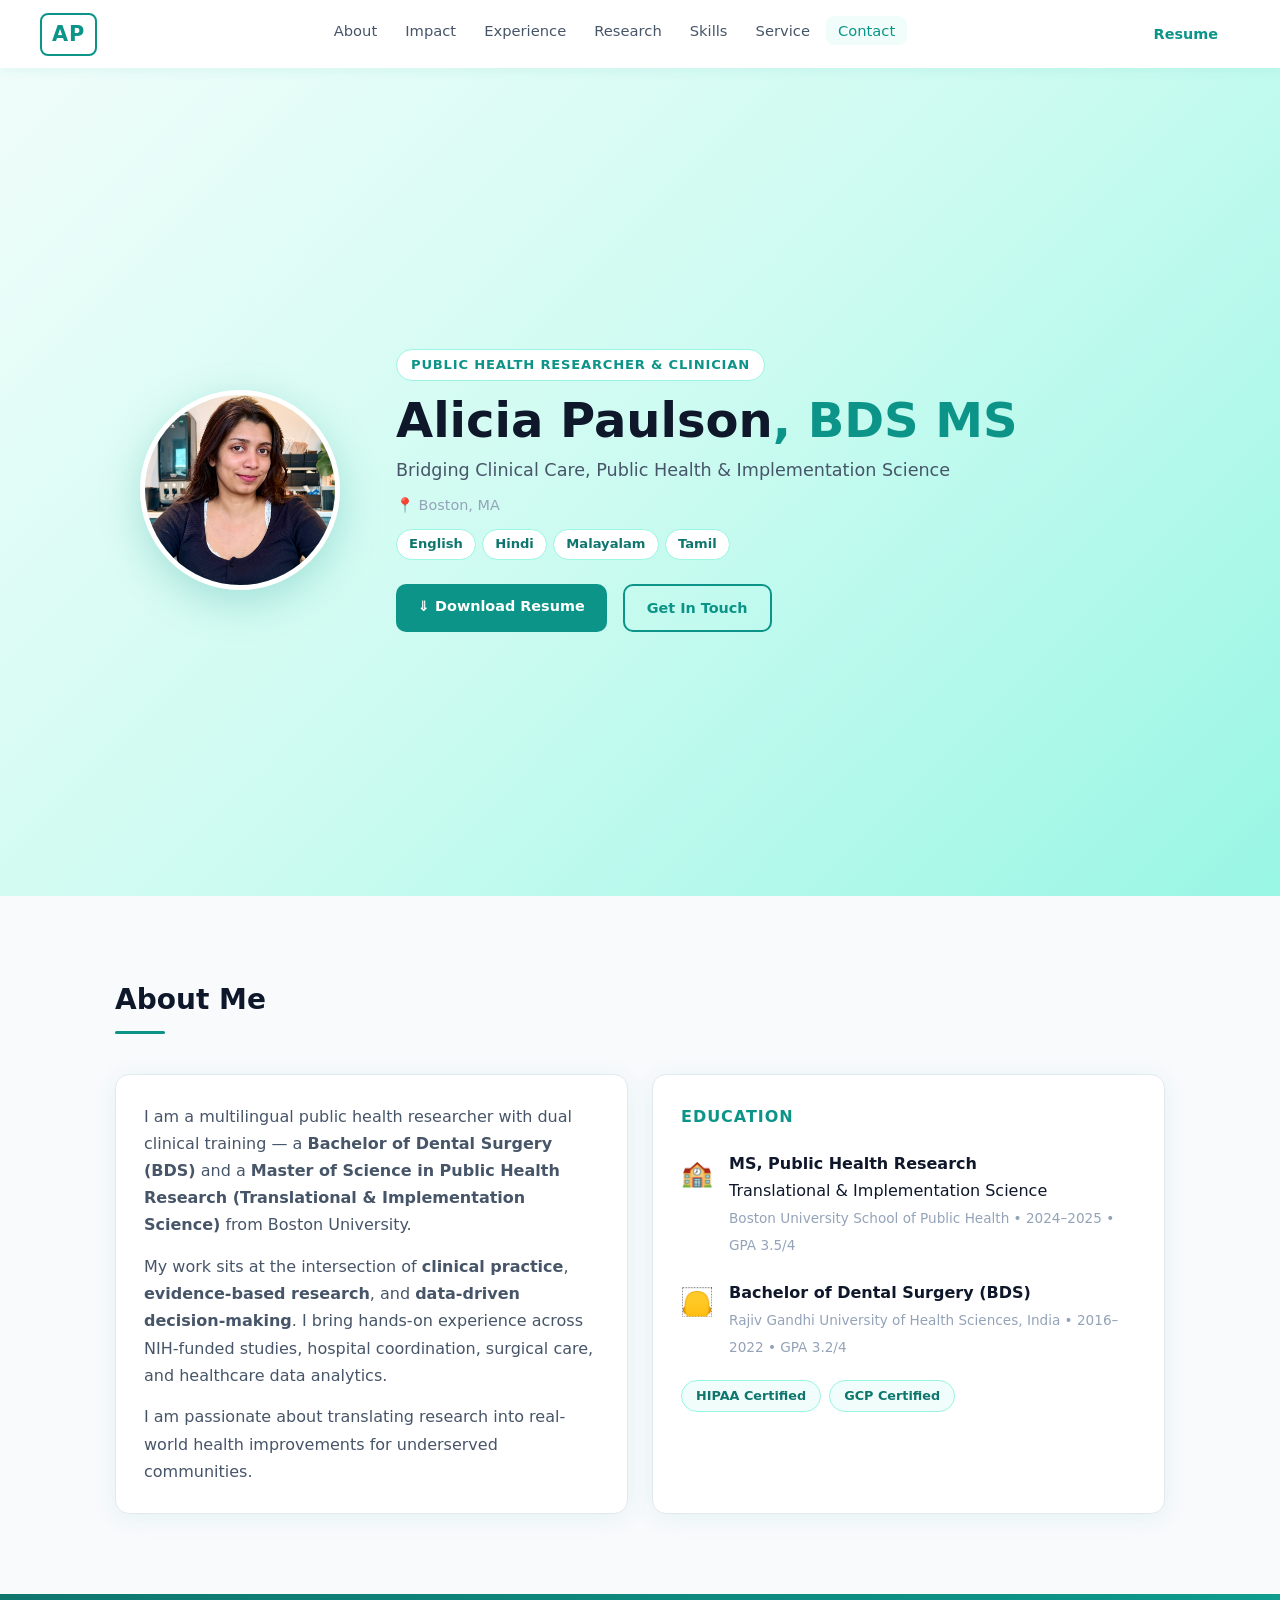
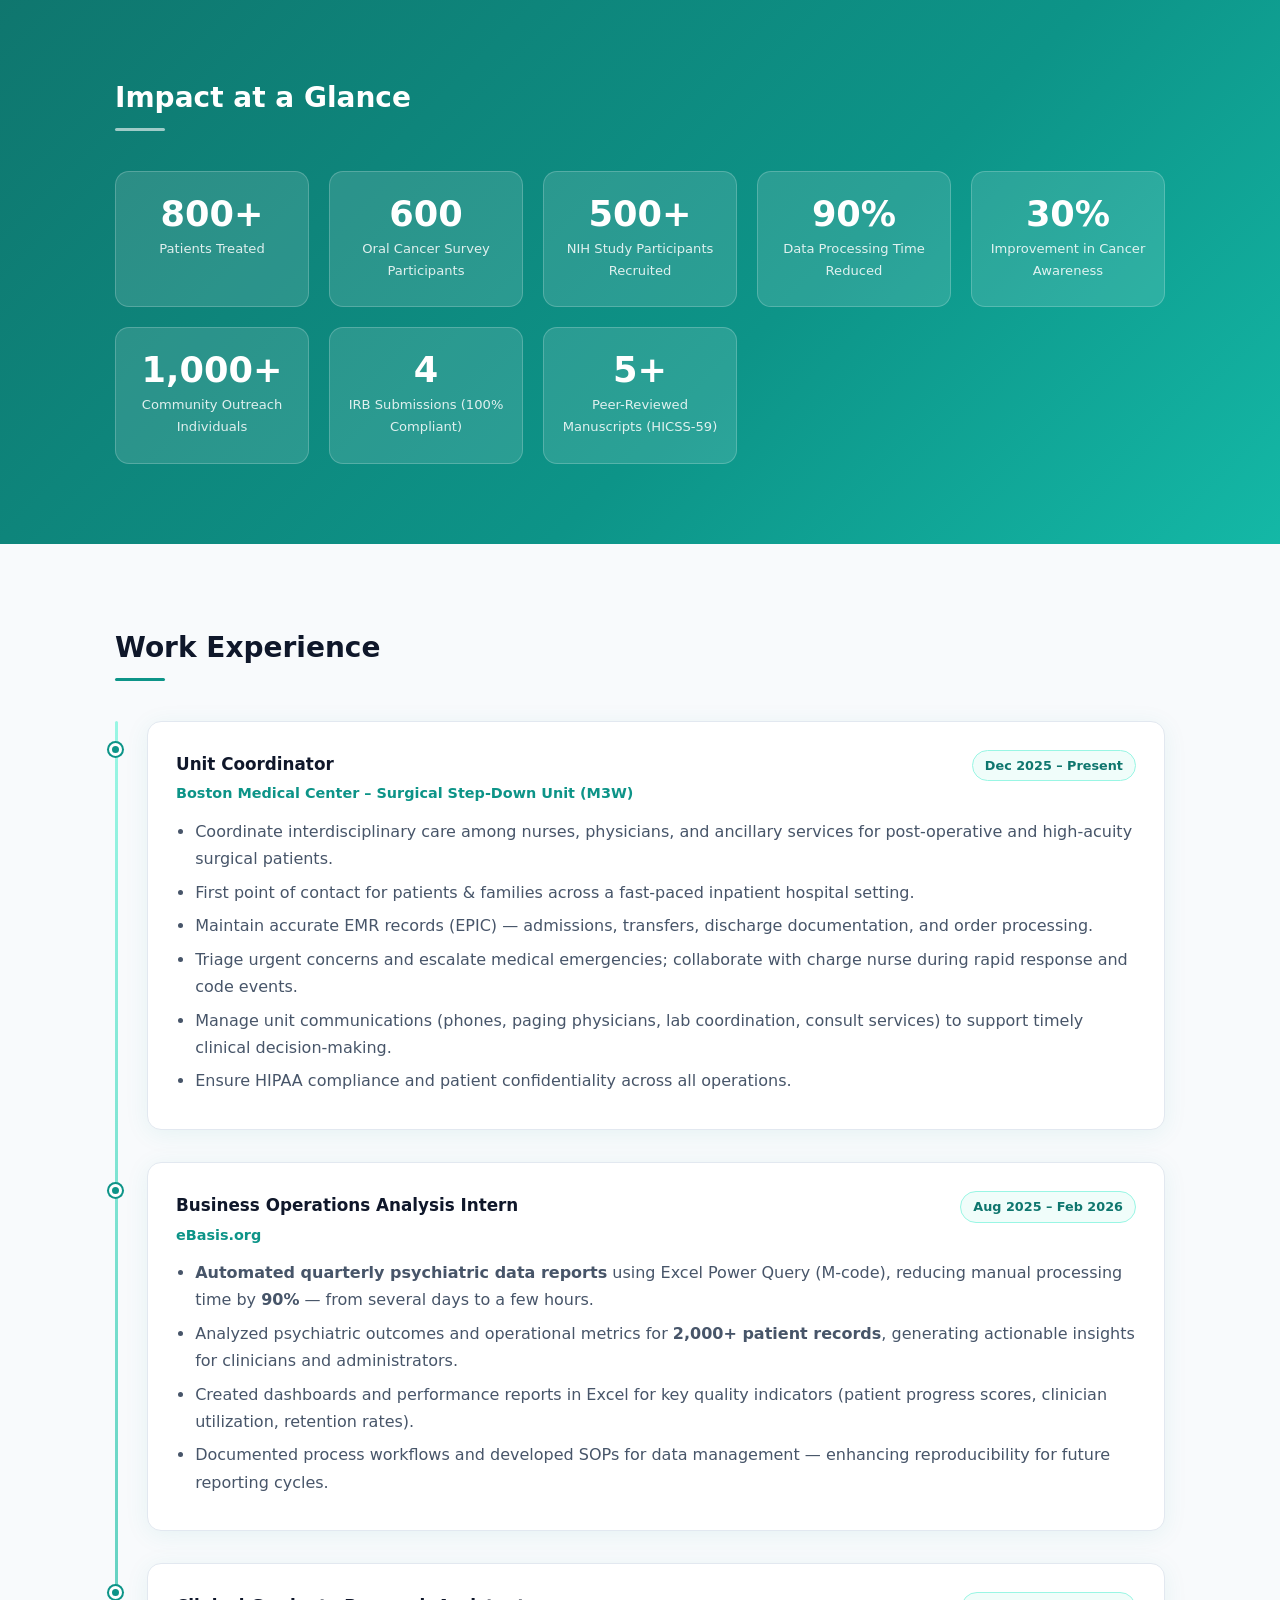
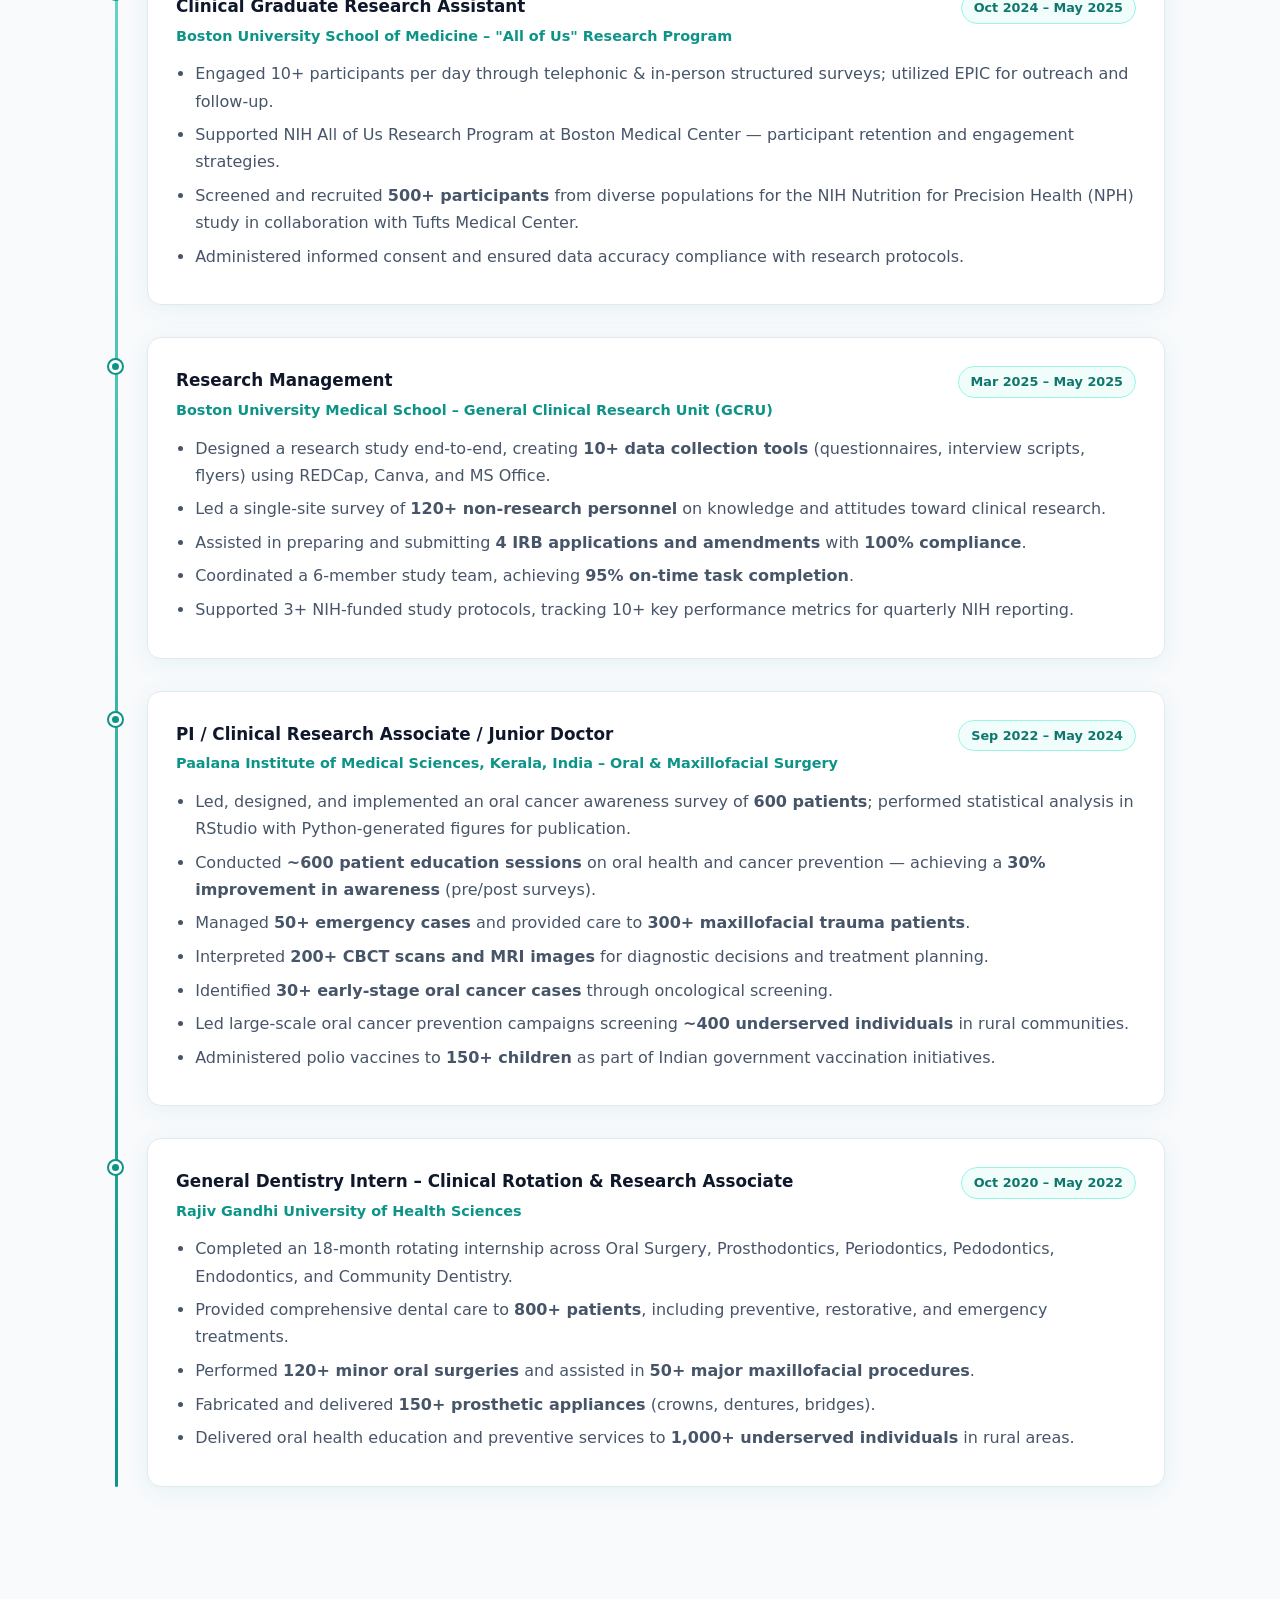
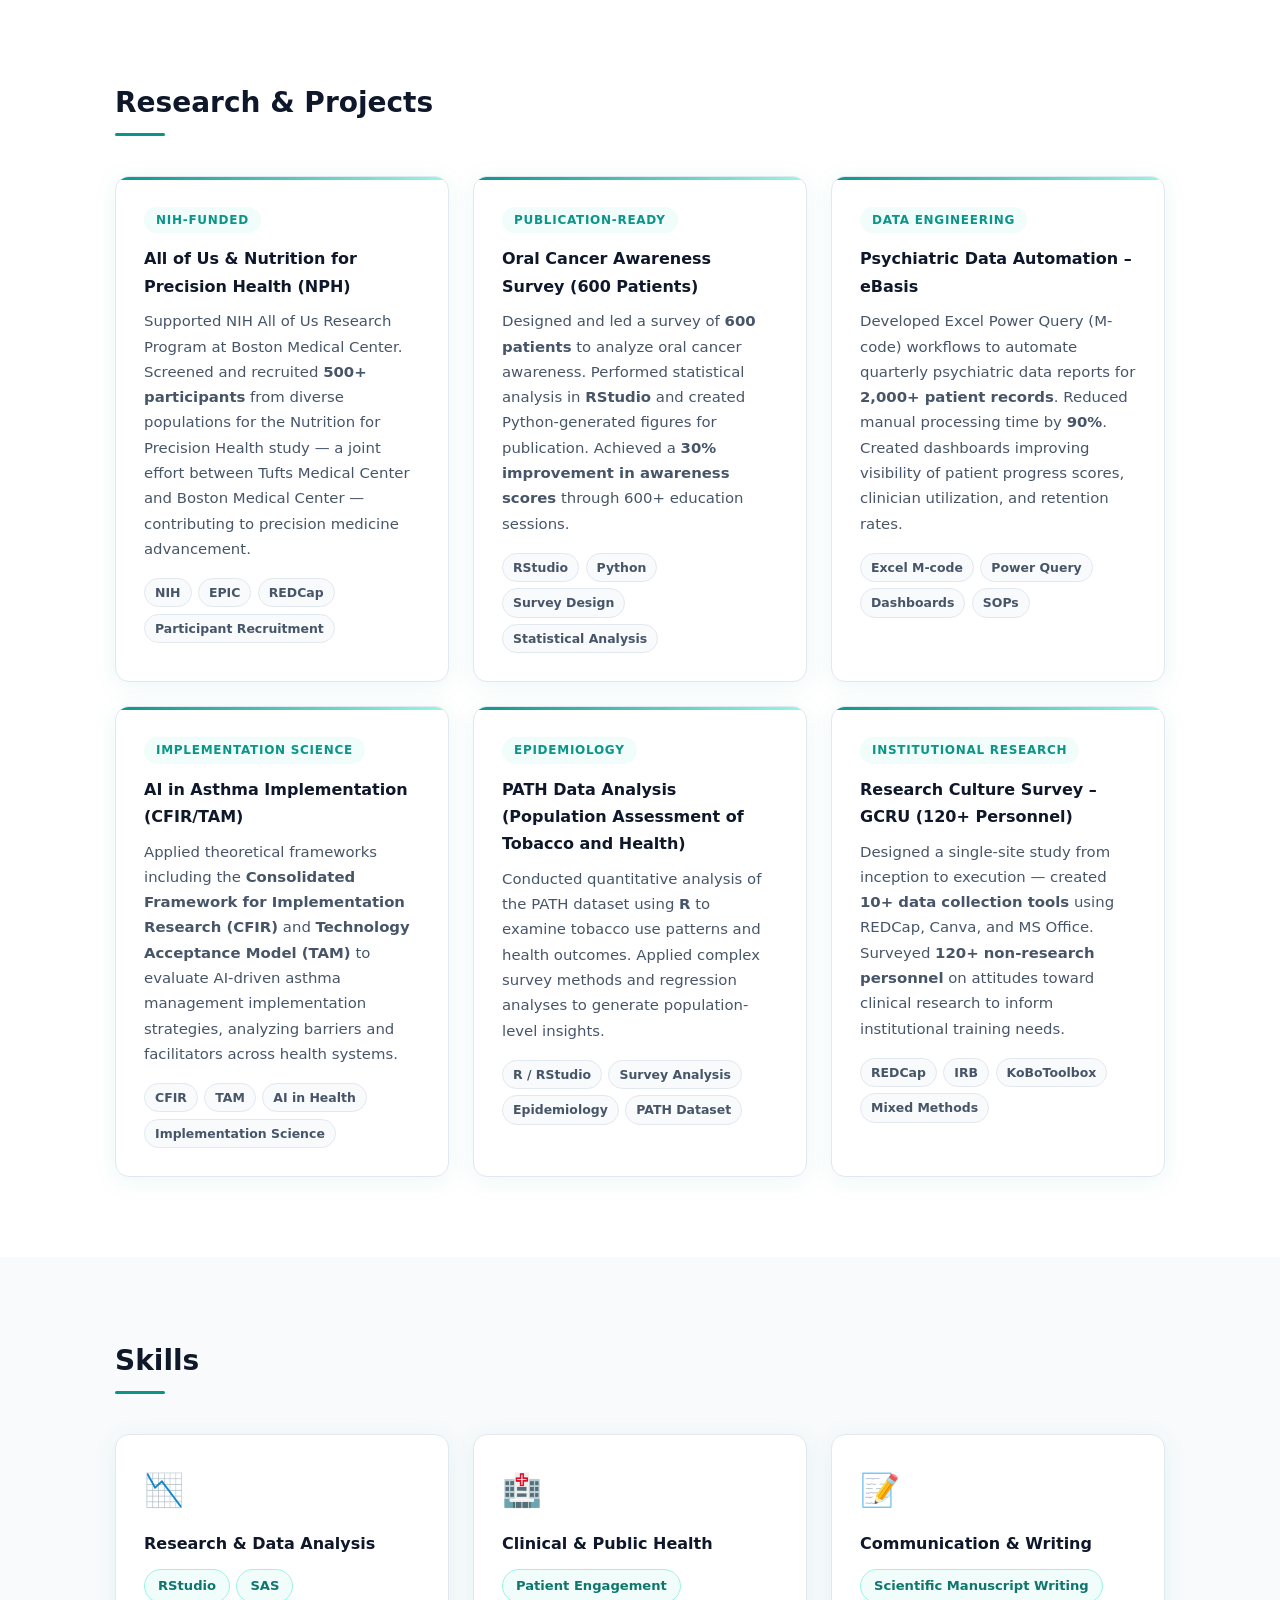
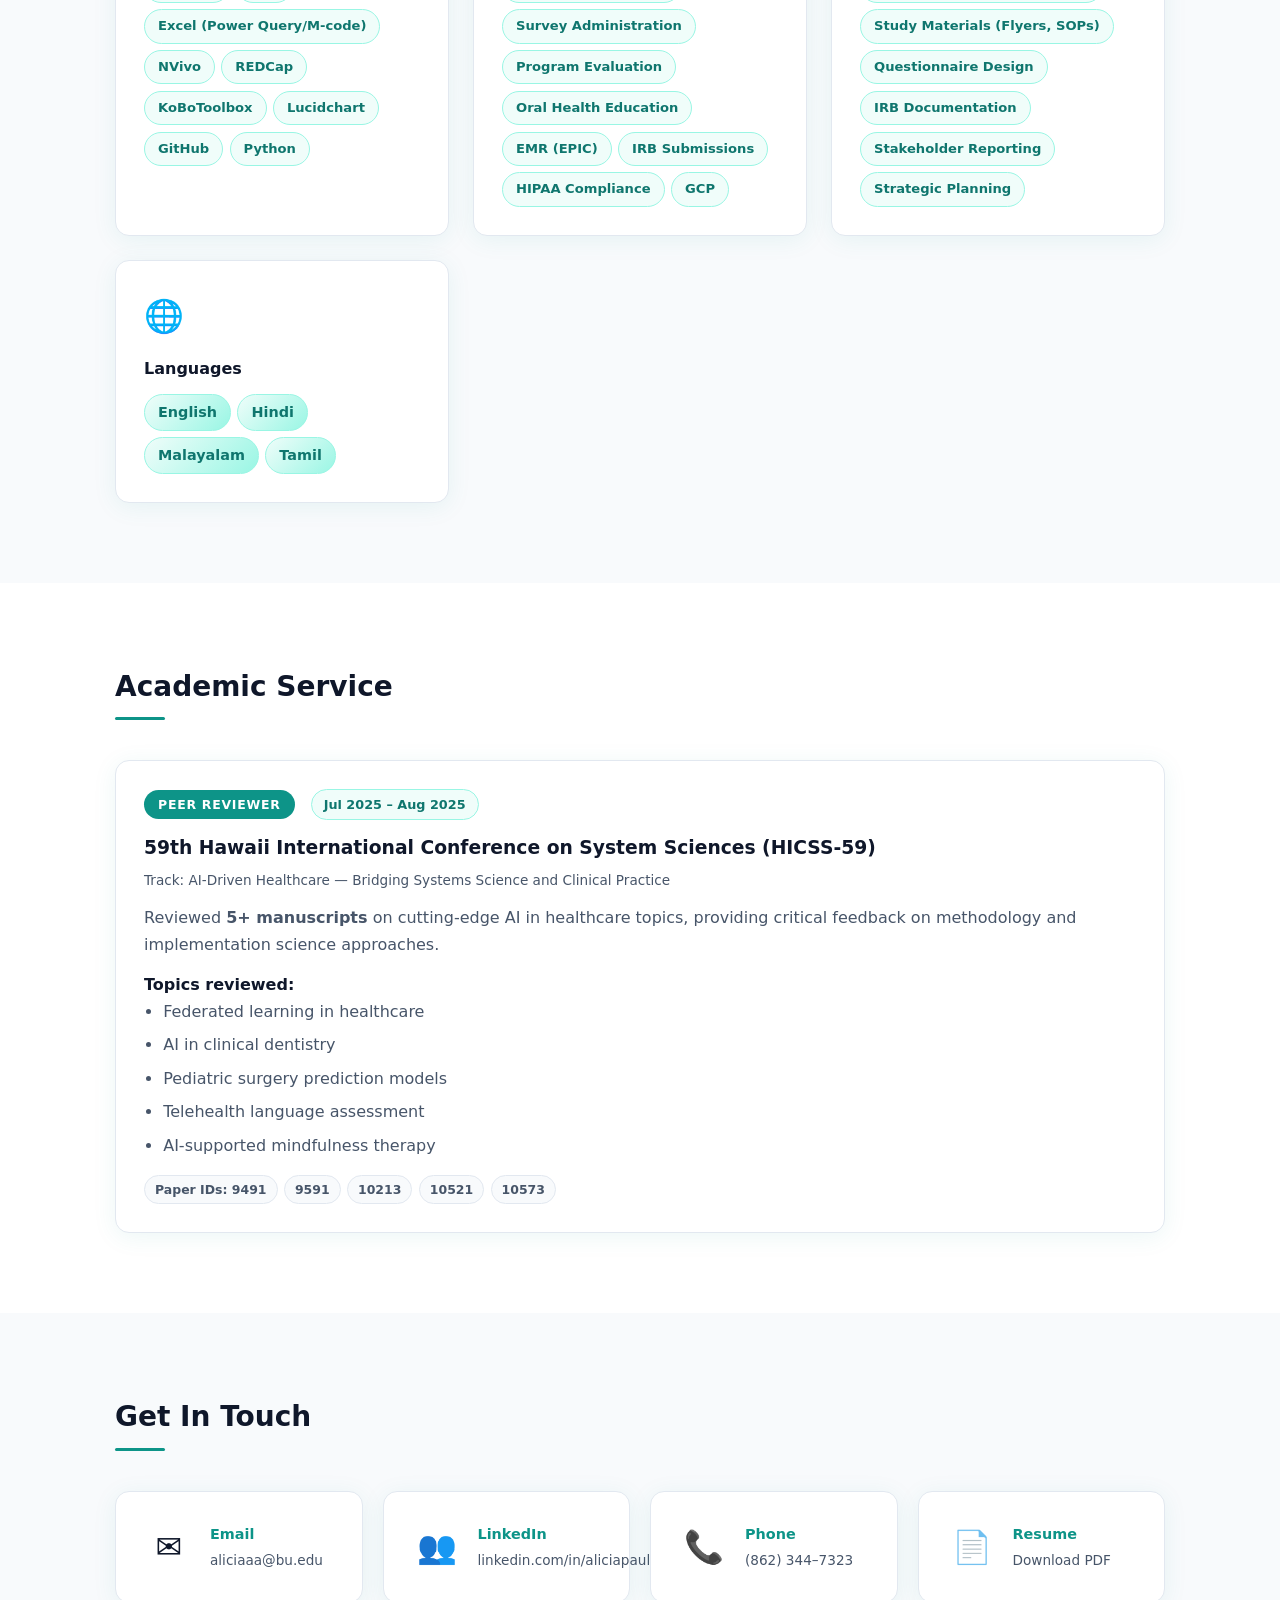
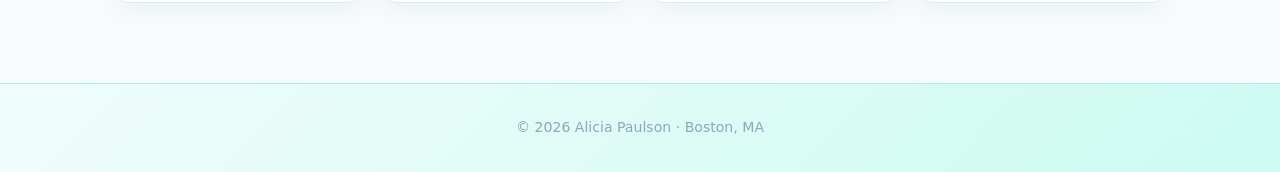
==== index.html @ 6ceddeee "Revamped" ====
<!DOCTYPE html>
<html lang="en">
<head>
<meta charset="UTF-8" />
<meta name="viewport" content="width=device-width, initial-scale=1.0" />
<title>Alicia Paulson | Portfolio</title>
<link rel="stylesheet" href="styles.css" />
<script defer src="script.js"></script>
</head>
<body>

<!-- ===== NAVBAR ===== -->
<nav id="navbar">
  <div class="nav-logo">AP</div>
  <ul class="nav-links">
    <li><a href="#about">About</a></li>
    <li><a href="#impact">Impact</a></li>
    <li><a href="#experience">Experience</a></li>
    <li><a href="#research">Research</a></li>
    <li><a href="#skills">Skills</a></li>
    <li><a href="#service">Service</a></li>
    <li><a href="#contact">Contact</a></li>
  </ul>
  <a class="btn nav-resume" href="Alicia_Resume.pdf" download>Resume</a>
  <button class="hamburger" id="hamburger" aria-label="Toggle menu">&#9776;</button>
</nav>

<!-- ===== HERO ===== -->
<header class="hero">
  <div class="hero-content fade-in">
    <img src="IMG_5812.jpeg" alt="Alicia Paulson" class="hero-photo" />
    <div class="hero-text">
      <p class="hero-tag">Public Health Researcher &amp; Clinician</p>
      <h1>Alicia Paulson<span class="accent">, BDS MS</span></h1>
      <p class="hero-sub">Bridging Clinical Care, Public Health &amp; Implementation Science</p>
      <p class="hero-location">&#x1F4CD; Boston, MA</p>
      <div class="hero-langs">
        <span>English</span><span>Hindi</span><span>Malayalam</span><span>Tamil</span>
      </div>
      <div class="hero-actions">
        <a class="btn btn-primary" href="Alicia_Resume.pdf" download>&#8659; Download Resume</a>
        <a class="btn btn-outline" href="#contact">Get In Touch</a>
      </div>
    </div>
  </div>
</header>

<!-- ===== ABOUT ===== -->
<section id="about" class="section fade-in">
  <div class="section-inner">
    <h2 class="section-title">About Me</h2>
    <div class="about-grid">
      <div class="about-text card">
        <p>I am a multilingual public health researcher with dual clinical training — a <strong>Bachelor of Dental Surgery (BDS)</strong> and a <strong>Master of Science in Public Health Research (Translational &amp; Implementation Science)</strong> from Boston University.</p>
        <p>My work sits at the intersection of <strong>clinical practice</strong>, <strong>evidence-based research</strong>, and <strong>data-driven decision-making</strong>. I bring hands-on experience across NIH-funded studies, hospital coordination, surgical care, and healthcare data analytics.</p>
        <p>I am passionate about translating research into real-world health improvements for underserved communities.</p>
      </div>
      <div class="about-edu card">
        <h3>Education</h3>
        <div class="edu-item">
          <div class="edu-icon">&#127979;</div>
          <div>
            <strong>MS, Public Health Research</strong><br/>
            Translational &amp; Implementation Science<br/>
            <span class="subtle">Boston University School of Public Health &bull; 2024–2025 &bull; GPA 3.5/4</span>
          </div>
        </div>
        <div class="edu-item">
          <div class="edu-icon">&#129458;</div>
          <div>
            <strong>Bachelor of Dental Surgery (BDS)</strong><br/>
            <span class="subtle">Rajiv Gandhi University of Health Sciences, India &bull; 2016–2022 &bull; GPA 3.2/4</span>
          </div>
        </div>
        <div class="cert-badges">
          <span class="badge">HIPAA Certified</span>
          <span class="badge">GCP Certified</span>
        </div>
      </div>
    </div>
  </div>
</section>

<!-- ===== IMPACT NUMBERS ===== -->
<section id="impact" class="section impact-section fade-in">
  <div class="section-inner">
    <h2 class="section-title">Impact at a Glance</h2>
    <div class="stats-grid">
      <div class="stat-card">
        <span class="stat-num">800+</span>
        <span class="stat-label">Patients Treated</span>
      </div>
      <div class="stat-card">
        <span class="stat-num">600</span>
        <span class="stat-label">Oral Cancer Survey Participants</span>
      </div>
      <div class="stat-card">
        <span class="stat-num">500+</span>
        <span class="stat-label">NIH Study Participants Recruited</span>
      </div>
      <div class="stat-card">
        <span class="stat-num">90%</span>
        <span class="stat-label">Data Processing Time Reduced</span>
      </div>
      <div class="stat-card">
        <span class="stat-num">30%</span>
        <span class="stat-label">Improvement in Cancer Awareness</span>
      </div>
      <div class="stat-card">
        <span class="stat-num">1,000+</span>
        <span class="stat-label">Community Outreach Individuals</span>
      </div>
      <div class="stat-card">
        <span class="stat-num">4</span>
        <span class="stat-label">IRB Submissions (100% Compliant)</span>
      </div>
      <div class="stat-card">
        <span class="stat-num">5+</span>
        <span class="stat-label">Peer-Reviewed Manuscripts (HICSS-59)</span>
      </div>
    </div>
  </div>
</section>

<!-- ===== EXPERIENCE ===== -->
<section id="experience" class="section fade-in">
  <div class="section-inner">
    <h2 class="section-title">Work Experience</h2>
    <div class="timeline">

      <div class="tl-item">
        <div class="tl-dot"></div>
        <div class="tl-content card">
          <div class="tl-header">
            <div>
              <h3>Unit Coordinator</h3>
              <span class="tl-org">Boston Medical Center – Surgical Step-Down Unit (M3W)</span>
            </div>
            <span class="tl-date">Dec 2025 – Present</span>
          </div>
          <ul>
            <li>Coordinate interdisciplinary care among nurses, physicians, and ancillary services for post-operative and high-acuity surgical patients.</li>
            <li>First point of contact for patients &amp; families across a fast-paced inpatient hospital setting.</li>
            <li>Maintain accurate EMR records (EPIC) — admissions, transfers, discharge documentation, and order processing.</li>
            <li>Triage urgent concerns and escalate medical emergencies; collaborate with charge nurse during rapid response and code events.</li>
            <li>Manage unit communications (phones, paging physicians, lab coordination, consult services) to support timely clinical decision-making.</li>
            <li>Ensure HIPAA compliance and patient confidentiality across all operations.</li>
          </ul>
        </div>
      </div>

      <div class="tl-item">
        <div class="tl-dot"></div>
        <div class="tl-content card">
          <div class="tl-header">
            <div>
              <h3>Business Operations Analysis Intern</h3>
              <span class="tl-org">eBasis.org</span>
            </div>
            <span class="tl-date">Aug 2025 – Feb 2026</span>
          </div>
          <ul>
            <li><strong>Automated quarterly psychiatric data reports</strong> using Excel Power Query (M-code), reducing manual processing time by <strong>90%</strong> — from several days to a few hours.</li>
            <li>Analyzed psychiatric outcomes and operational metrics for <strong>2,000+ patient records</strong>, generating actionable insights for clinicians and administrators.</li>
            <li>Created dashboards and performance reports in Excel for key quality indicators (patient progress scores, clinician utilization, retention rates).</li>
            <li>Documented process workflows and developed SOPs for data management — enhancing reproducibility for future reporting cycles.</li>
          </ul>
        </div>
      </div>

      <div class="tl-item">
        <div class="tl-dot"></div>
        <div class="tl-content card">
          <div class="tl-header">
            <div>
              <h3>Clinical Graduate Research Assistant</h3>
              <span class="tl-org">Boston University School of Medicine – "All of Us" Research Program</span>
            </div>
            <span class="tl-date">Oct 2024 – May 2025</span>
          </div>
          <ul>
            <li>Engaged 10+ participants per day through telephonic &amp; in-person structured surveys; utilized EPIC for outreach and follow-up.</li>
            <li>Supported NIH All of Us Research Program at Boston Medical Center — participant retention and engagement strategies.</li>
            <li>Screened and recruited <strong>500+ participants</strong> from diverse populations for the NIH Nutrition for Precision Health (NPH) study in collaboration with Tufts Medical Center.</li>
            <li>Administered informed consent and ensured data accuracy compliance with research protocols.</li>
          </ul>
        </div>
      </div>

      <div class="tl-item">
        <div class="tl-dot"></div>
        <div class="tl-content card">
          <div class="tl-header">
            <div>
              <h3>Research Management</h3>
              <span class="tl-org">Boston University Medical School – General Clinical Research Unit (GCRU)</span>
            </div>
            <span class="tl-date">Mar 2025 – May 2025</span>
          </div>
          <ul>
            <li>Designed a research study end-to-end, creating <strong>10+ data collection tools</strong> (questionnaires, interview scripts, flyers) using REDCap, Canva, and MS Office.</li>
            <li>Led a single-site survey of <strong>120+ non-research personnel</strong> on knowledge and attitudes toward clinical research.</li>
            <li>Assisted in preparing and submitting <strong>4 IRB applications and amendments</strong> with <strong>100% compliance</strong>.</li>
            <li>Coordinated a 6-member study team, achieving <strong>95% on-time task completion</strong>.</li>
            <li>Supported 3+ NIH-funded study protocols, tracking 10+ key performance metrics for quarterly NIH reporting.</li>
          </ul>
        </div>
      </div>

      <div class="tl-item">
        <div class="tl-dot"></div>
        <div class="tl-content card">
          <div class="tl-header">
            <div>
              <h3>PI / Clinical Research Associate / Junior Doctor</h3>
              <span class="tl-org">Paalana Institute of Medical Sciences, Kerala, India – Oral &amp; Maxillofacial Surgery</span>
            </div>
            <span class="tl-date">Sep 2022 – May 2024</span>
          </div>
          <ul>
            <li>Led, designed, and implemented an oral cancer awareness survey of <strong>600 patients</strong>; performed statistical analysis in RStudio with Python-generated figures for publication.</li>
            <li>Conducted <strong>~600 patient education sessions</strong> on oral health and cancer prevention — achieving a <strong>30% improvement in awareness</strong> (pre/post surveys).</li>
            <li>Managed <strong>50+ emergency cases</strong> and provided care to <strong>300+ maxillofacial trauma patients</strong>.</li>
            <li>Interpreted <strong>200+ CBCT scans and MRI images</strong> for diagnostic decisions and treatment planning.</li>
            <li>Identified <strong>30+ early-stage oral cancer cases</strong> through oncological screening.</li>
            <li>Led large-scale oral cancer prevention campaigns screening <strong>~400 underserved individuals</strong> in rural communities.</li>
            <li>Administered polio vaccines to <strong>150+ children</strong> as part of Indian government vaccination initiatives.</li>
          </ul>
        </div>
      </div>

      <div class="tl-item">
        <div class="tl-dot"></div>
        <div class="tl-content card">
          <div class="tl-header">
            <div>
              <h3>General Dentistry Intern – Clinical Rotation &amp; Research Associate</h3>
              <span class="tl-org">Rajiv Gandhi University of Health Sciences</span>
            </div>
            <span class="tl-date">Oct 2020 – May 2022</span>
          </div>
          <ul>
            <li>Completed an 18-month rotating internship across Oral Surgery, Prosthodontics, Periodontics, Pedodontics, Endodontics, and Community Dentistry.</li>
            <li>Provided comprehensive dental care to <strong>800+ patients</strong>, including preventive, restorative, and emergency treatments.</li>
            <li>Performed <strong>120+ minor oral surgeries</strong> and assisted in <strong>50+ major maxillofacial procedures</strong>.</li>
            <li>Fabricated and delivered <strong>150+ prosthetic appliances</strong> (crowns, dentures, bridges).</li>
            <li>Delivered oral health education and preventive services to <strong>1,000+ underserved individuals</strong> in rural areas.</li>
          </ul>
        </div>
      </div>

    </div>
  </div>
</section>

<!-- ===== RESEARCH ===== -->
<section id="research" class="section fade-in">
  <div class="section-inner">
    <h2 class="section-title">Research &amp; Projects</h2>
    <div class="projects-grid">

      <div class="project-card card">
        <div class="project-tag">NIH-Funded</div>
        <h3>All of Us &amp; Nutrition for Precision Health (NPH)</h3>
        <p>Supported NIH All of Us Research Program at Boston Medical Center. Screened and recruited <strong>500+ participants</strong> from diverse populations for the Nutrition for Precision Health study — a joint effort between Tufts Medical Center and Boston Medical Center — contributing to precision medicine advancement.</p>
        <div class="project-tags">
          <span>NIH</span><span>EPIC</span><span>REDCap</span><span>Participant Recruitment</span>
        </div>
      </div>

      <div class="project-card card">
        <div class="project-tag">Publication-Ready</div>
        <h3>Oral Cancer Awareness Survey (600 Patients)</h3>
        <p>Designed and led a survey of <strong>600 patients</strong> to analyze oral cancer awareness. Performed statistical analysis in <strong>RStudio</strong> and created Python-generated figures for publication. Achieved a <strong>30% improvement in awareness scores</strong> through 600+ education sessions.</p>
        <div class="project-tags">
          <span>RStudio</span><span>Python</span><span>Survey Design</span><span>Statistical Analysis</span>
        </div>
      </div>

      <div class="project-card card">
        <div class="project-tag">Data Engineering</div>
        <h3>Psychiatric Data Automation – eBasis</h3>
        <p>Developed Excel Power Query (M-code) workflows to automate quarterly psychiatric data reports for <strong>2,000+ patient records</strong>. Reduced manual processing time by <strong>90%</strong>. Created dashboards improving visibility of patient progress scores, clinician utilization, and retention rates.</p>
        <div class="project-tags">
          <span>Excel M-code</span><span>Power Query</span><span>Dashboards</span><span>SOPs</span>
        </div>
      </div>

      <div class="project-card card">
        <div class="project-tag">Implementation Science</div>
        <h3>AI in Asthma Implementation (CFIR/TAM)</h3>
        <p>Applied theoretical frameworks including the <strong>Consolidated Framework for Implementation Research (CFIR)</strong> and <strong>Technology Acceptance Model (TAM)</strong> to evaluate AI-driven asthma management implementation strategies, analyzing barriers and facilitators across health systems.</p>
        <div class="project-tags">
          <span>CFIR</span><span>TAM</span><span>AI in Health</span><span>Implementation Science</span>
        </div>
      </div>

      <div class="project-card card">
        <div class="project-tag">Epidemiology</div>
        <h3>PATH Data Analysis (Population Assessment of Tobacco and Health)</h3>
        <p>Conducted quantitative analysis of the PATH dataset using <strong>R</strong> to examine tobacco use patterns and health outcomes. Applied complex survey methods and regression analyses to generate population-level insights.</p>
        <div class="project-tags">
          <span>R / RStudio</span><span>Survey Analysis</span><span>Epidemiology</span><span>PATH Dataset</span>
        </div>
      </div>

      <div class="project-card card">
        <div class="project-tag">Institutional Research</div>
        <h3>Research Culture Survey – GCRU (120+ Personnel)</h3>
        <p>Designed a single-site study from inception to execution — created <strong>10+ data collection tools</strong> using REDCap, Canva, and MS Office. Surveyed <strong>120+ non-research personnel</strong> on attitudes toward clinical research to inform institutional training needs.</p>
        <div class="project-tags">
          <span>REDCap</span><span>IRB</span><span>KoBoToolbox</span><span>Mixed Methods</span>
        </div>
      </div>

    </div>
  </div>
</section>

<!-- ===== SKILLS ===== -->
<section id="skills" class="section fade-in">
  <div class="section-inner">
    <h2 class="section-title">Skills</h2>
    <div class="skills-grid">
      <div class="skill-group card">
        <div class="skill-icon">&#128201;</div>
        <h3>Research &amp; Data Analysis</h3>
        <div class="skill-tags">
          <span>RStudio</span><span>SAS</span><span>Excel (Power Query/M-code)</span>
          <span>NVivo</span><span>REDCap</span><span>KoBoToolbox</span>
          <span>Lucidchart</span><span>GitHub</span><span>Python</span>
        </div>
      </div>
      <div class="skill-group card">
        <div class="skill-icon">&#127973;</div>
        <h3>Clinical &amp; Public Health</h3>
        <div class="skill-tags">
          <span>Patient Engagement</span><span>Survey Administration</span>
          <span>Program Evaluation</span><span>Oral Health Education</span>
          <span>EMR (EPIC)</span><span>IRB Submissions</span>
          <span>HIPAA Compliance</span><span>GCP</span>
        </div>
      </div>
      <div class="skill-group card">
        <div class="skill-icon">&#128221;</div>
        <h3>Communication &amp; Writing</h3>
        <div class="skill-tags">
          <span>Scientific Manuscript Writing</span><span>Study Materials (Flyers, SOPs)</span>
          <span>Questionnaire Design</span><span>IRB Documentation</span>
          <span>Stakeholder Reporting</span><span>Strategic Planning</span>
        </div>
      </div>
      <div class="skill-group card">
        <div class="skill-icon">&#127760;</div>
        <h3>Languages</h3>
        <div class="skill-tags lang-tags">
          <span>English</span><span>Hindi</span><span>Malayalam</span><span>Tamil</span>
        </div>
      </div>
    </div>
  </div>
</section>

<!-- ===== ACADEMIC SERVICE ===== -->
<section id="service" class="section fade-in">
  <div class="section-inner">
    <h2 class="section-title">Academic Service</h2>
    <div class="card service-card">
      <div class="service-header">
        <div class="service-badge">Peer Reviewer</div>
        <span class="tl-date">Jul 2025 – Aug 2025</span>
      </div>
      <h3>59th Hawaii International Conference on System Sciences (HICSS-59)</h3>
      <p class="subtle">Track: AI-Driven Healthcare — Bridging Systems Science and Clinical Practice</p>
      <p>Reviewed <strong>5+ manuscripts</strong> on cutting-edge AI in healthcare topics, providing critical feedback on methodology and implementation science approaches.</p>
      <div class="reviewed-topics">
        <strong>Topics reviewed:</strong>
        <ul>
          <li>Federated learning in healthcare</li>
          <li>AI in clinical dentistry</li>
          <li>Pediatric surgery prediction models</li>
          <li>Telehealth language assessment</li>
          <li>AI-supported mindfulness therapy</li>
        </ul>
      </div>
      <div class="project-tags" style="margin-top:1rem;">
        <span>Paper IDs: 9491</span><span>9591</span><span>10213</span><span>10521</span><span>10573</span>
      </div>
    </div>
  </div>
</section>

<!-- ===== CONTACT ===== -->
<section id="contact" class="section fade-in">
  <div class="section-inner">
    <h2 class="section-title">Get In Touch</h2>
    <div class="contact-grid">
      <a class="contact-card card" href="mailto:aliciaaa@bu.edu">
        <div class="contact-icon">&#9993;</div>
        <div>
          <strong>Email</strong>
          <p>aliciaaa@bu.edu</p>
        </div>
      </a>
      <a class="contact-card card" href="https://linkedin.com/in/aliciapaulson" target="_blank" rel="noopener noreferrer">
        <div class="contact-icon">&#128101;</div>
        <div>
          <strong>LinkedIn</strong>
          <p>linkedin.com/in/aliciapaulson</p>
        </div>
      </a>
      <a class="contact-card card" href="tel:+18623447323">
        <div class="contact-icon">&#128222;</div>
        <div>
          <strong>Phone</strong>
          <p>(862) 344–7323</p>
        </div>
      </a>
      <a class="contact-card card" href="Alicia_Resume.pdf" download>
        <div class="contact-icon">&#128196;</div>
        <div>
          <strong>Resume</strong>
          <p>Download PDF</p>
        </div>
      </a>
    </div>
  </div>
</section>

<footer>
  <p>© 2026 Alicia Paulson · Boston, MA</p>
</footer>

</body>
</html>
---- styles.css ----
/* ============================================================
   ALICIA PAULSON PORTFOLIO — Light + Teal Theme
   ============================================================ */

/* ---- Reset & Base ---- */
*, *::before, *::after { box-sizing: border-box; margin: 0; padding: 0; }

:root {
  --teal:       #0d9488;
  --teal-dark:  #0f766e;
  --teal-light: #ccfbf1;
  --teal-xlight:#f0fdfa;
  --teal-mid:   #99f6e4;
  --text:       #0f172a;
  --text-sub:   #475569;
  --text-subtle:#94a3b8;
  --white:      #ffffff;
  --bg:         #f8fafc;
  --card-bg:    #ffffff;
  --border:     #e2e8f0;
  --shadow:     0 4px 24px rgba(13,148,136,0.08);
  --shadow-hover: 0 8px 32px rgba(13,148,136,0.18);
  --radius:     14px;
  --transition: 0.25s ease;
}

html { scroll-behavior: smooth; }

body {
  font-family: 'Segoe UI', system-ui, -apple-system, sans-serif;
  background: var(--bg);
  color: var(--text);
  line-height: 1.7;
}

a { color: var(--teal); text-decoration: none; }
a:hover { color: var(--teal-dark); }

ul { padding-left: 1.2rem; }
li { margin-bottom: 0.4rem; }

/* ---- Scrollbar ---- */
::-webkit-scrollbar { width: 6px; }
::-webkit-scrollbar-track { background: var(--teal-xlight); }
::-webkit-scrollbar-thumb { background: var(--teal); border-radius: 99px; }

/* ============================================================
   NAVBAR
   ============================================================ */
#navbar {
  position: sticky;
  top: 0;
  z-index: 100;
  background: rgba(255,255,255,0.95);
  backdrop-filter: blur(8px);
  display: flex;
  align-items: center;
  justify-content: space-between;
  padding: 0.75rem 2.5rem;
  box-shadow: 0 2px 12px rgba(13,148,136,0.08);
  gap: 1rem;
}

.nav-logo {
  font-size: 1.3rem;
  font-weight: 800;
  color: var(--teal);
  letter-spacing: 1px;
  border: 2.5px solid var(--teal);
  border-radius: 8px;
  padding: 2px 10px;
}

.nav-links {
  list-style: none;
  display: flex;
  gap: 0.25rem;
  padding: 0;
}

.nav-links a {
  color: var(--text-sub);
  font-weight: 500;
  font-size: 0.92rem;
  padding: 6px 12px;
  border-radius: 8px;
  transition: background var(--transition), color var(--transition);
}

.nav-links a:hover {
  background: var(--teal-xlight);
  color: var(--teal);
}

.nav-resume {
  font-size: 0.88rem;
  padding: 7px 16px;
  white-space: nowrap;
}

.hamburger {
  display: none;
  background: none;
  border: none;
  font-size: 1.5rem;
  color: var(--teal);
  cursor: pointer;
}

/* ============================================================
   BUTTONS
   ============================================================ */
.btn {
  display: inline-block;
  padding: 10px 22px;
  border-radius: 10px;
  font-weight: 600;
  font-size: 0.9rem;
  transition: all var(--transition);
  cursor: pointer;
}

.btn-primary {
  background: var(--teal);
  color: var(--white);
}
.btn-primary:hover { background: var(--teal-dark); color: var(--white); transform: translateY(-2px); }

.btn-outline {
  background: transparent;
  color: var(--teal);
  border: 2px solid var(--teal);
}
.btn-outline:hover { background: var(--teal-xlight); transform: translateY(-2px); }

/* ============================================================
   HERO
   ============================================================ */
.hero {
  background: linear-gradient(135deg, #f0fdfa 0%, #ccfbf1 50%, #99f6e4 100%);
  padding: 5rem 2rem 4rem;
  min-height: 92vh;
  display: flex;
  align-items: center;
  justify-content: center;
}

.hero-content {
  display: flex;
  align-items: center;
  gap: 3.5rem;
  max-width: 1000px;
  width: 100%;
}

.hero-photo {
  width: 200px;
  height: 200px;
  border-radius: 50%;
  object-fit: cover;
  object-position: top;
  border: 5px solid var(--white);
  box-shadow: 0 12px 40px rgba(13,148,136,0.25);
  flex-shrink: 0;
}

.hero-text { flex: 1; }

.hero-tag {
  display: inline-block;
  background: var(--white);
  color: var(--teal);
  font-size: 0.82rem;
  font-weight: 700;
  letter-spacing: 0.06em;
  text-transform: uppercase;
  padding: 4px 14px;
  border-radius: 99px;
  border: 1.5px solid var(--teal-mid);
  margin-bottom: 0.75rem;
}

.hero h1 {
  font-size: clamp(2rem, 4vw, 3rem);
  font-weight: 800;
  color: var(--text);
  line-height: 1.15;
  margin-bottom: 0.5rem;
}

.hero h1 .accent { color: var(--teal); }

.hero-sub {
  font-size: 1.1rem;
  color: var(--text-sub);
  margin-bottom: 0.4rem;
}

.hero-location {
  font-size: 0.9rem;
  color: var(--text-subtle);
  margin-bottom: 0.75rem;
}

.hero-langs {
  display: flex;
  flex-wrap: wrap;
  gap: 0.4rem;
  margin-bottom: 1.5rem;
}

.hero-langs span {
  background: var(--white);
  color: var(--teal-dark);
  font-size: 0.82rem;
  font-weight: 600;
  padding: 3px 12px;
  border-radius: 99px;
  border: 1px solid var(--teal-mid);
}

.hero-actions { display: flex; gap: 1rem; flex-wrap: wrap; }

/* ============================================================
   SECTIONS
   ============================================================ */
.section { padding: 5rem 2rem; }
.section:nth-child(even) { background: var(--white); }

.section-inner {
  max-width: 1050px;
  margin: 0 auto;
}

.section-title {
  font-size: 1.75rem;
  font-weight: 800;
  color: var(--text);
  margin-bottom: 2.5rem;
  position: relative;
  padding-bottom: 0.6rem;
}

.section-title::after {
  content: '';
  position: absolute;
  bottom: 0;
  left: 0;
  width: 50px;
  height: 3px;
  background: var(--teal);
  border-radius: 99px;
}

/* ============================================================
   CARD
   ============================================================ */
.card {
  background: var(--card-bg);
  border: 1px solid var(--border);
  border-radius: var(--radius);
  padding: 1.75rem;
  box-shadow: var(--shadow);
  transition: transform var(--transition), box-shadow var(--transition);
}

.card:hover { transform: translateY(-4px); box-shadow: var(--shadow-hover); }

/* ============================================================
   ABOUT
   ============================================================ */
.about-grid {
  display: grid;
  grid-template-columns: 1fr 1fr;
  gap: 1.5rem;
}

.about-text p { margin-bottom: 0.9rem; color: var(--text-sub); }
.about-text p:last-child { margin-bottom: 0; }

.about-edu h3 {
  color: var(--teal);
  font-size: 1rem;
  margin-bottom: 1.25rem;
  text-transform: uppercase;
  letter-spacing: 0.06em;
}

.edu-item {
  display: flex;
  gap: 1rem;
  align-items: flex-start;
  margin-bottom: 1.25rem;
}

.edu-icon { font-size: 1.6rem; margin-top: 2px; }

.edu-item strong { color: var(--text); }

.subtle { font-size: 0.85rem; color: var(--text-subtle); }

.cert-badges {
  display: flex;
  gap: 0.5rem;
  margin-top: 1.25rem;
  flex-wrap: wrap;
}

.badge {
  background: var(--teal-xlight);
  color: var(--teal-dark);
  font-size: 0.8rem;
  font-weight: 700;
  padding: 4px 14px;
  border-radius: 99px;
  border: 1.5px solid var(--teal-mid);
}

/* ============================================================
   IMPACT STATS
   ============================================================ */
.impact-section {
  background: linear-gradient(135deg, #0f766e 0%, #0d9488 60%, #14b8a6 100%) !important;
}

.impact-section .section-title { color: var(--white); }
.impact-section .section-title::after { background: rgba(255,255,255,0.6); }

.stats-grid {
  display: grid;
  grid-template-columns: repeat(auto-fit, minmax(180px, 1fr));
  gap: 1.25rem;
}

.stat-card {
  background: rgba(255,255,255,0.12);
  border: 1px solid rgba(255,255,255,0.2);
  border-radius: var(--radius);
  padding: 1.5rem 1rem;
  text-align: center;
  transition: transform var(--transition), background var(--transition);
}

.stat-card:hover {
  transform: translateY(-4px);
  background: rgba(255,255,255,0.2);
}

.stat-num {
  display: block;
  font-size: 2.2rem;
  font-weight: 900;
  color: var(--white);
  line-height: 1;
  margin-bottom: 0.4rem;
}

.stat-label {
  display: block;
  font-size: 0.82rem;
  color: rgba(255,255,255,0.85);
  font-weight: 500;
  text-align: center;
}

/* ============================================================
   TIMELINE
   ============================================================ */
.timeline { position: relative; padding-left: 2rem; }

.timeline::before {
  content: '';
  position: absolute;
  left: 0;
  top: 0;
  bottom: 0;
  width: 3px;
  background: linear-gradient(to bottom, var(--teal-mid), var(--teal));
  border-radius: 99px;
}

.tl-item {
  position: relative;
  margin-bottom: 2rem;
}

.tl-dot {
  position: absolute;
  left: -2.4rem;
  top: 1.4rem;
  width: 13px;
  height: 13px;
  background: var(--teal);
  border: 3px solid var(--white);
  border-radius: 50%;
  box-shadow: 0 0 0 2px var(--teal);
}

.tl-content { margin-bottom: 0; }

.tl-header {
  display: flex;
  justify-content: space-between;
  align-items: flex-start;
  gap: 1rem;
  margin-bottom: 0.75rem;
  flex-wrap: wrap;
}

.tl-header h3 { color: var(--text); font-size: 1.05rem; margin-bottom: 0.2rem; }

.tl-org {
  display: block;
  color: var(--teal);
  font-size: 0.9rem;
  font-weight: 600;
}

.tl-date {
  background: var(--teal-xlight);
  color: var(--teal-dark);
  font-size: 0.8rem;
  font-weight: 600;
  padding: 4px 12px;
  border-radius: 99px;
  white-space: nowrap;
  border: 1px solid var(--teal-mid);
}

.tl-content ul { color: var(--text-sub); }

/* ============================================================
   PROJECTS
   ============================================================ */
.projects-grid {
  display: grid;
  grid-template-columns: repeat(auto-fit, minmax(300px, 1fr));
  gap: 1.5rem;
}

.project-card { position: relative; overflow: hidden; }

.project-card::before {
  content: '';
  position: absolute;
  top: 0; left: 0; right: 0;
  height: 3px;
  background: linear-gradient(to right, var(--teal), var(--teal-mid));
}

.project-tag {
  display: inline-block;
  font-size: 0.75rem;
  font-weight: 700;
  letter-spacing: 0.06em;
  text-transform: uppercase;
  color: var(--teal);
  background: var(--teal-xlight);
  padding: 3px 12px;
  border-radius: 99px;
  margin-bottom: 0.75rem;
}

.project-card h3 { font-size: 1rem; margin-bottom: 0.6rem; color: var(--text); }
.project-card p { color: var(--text-sub); font-size: 0.93rem; margin-bottom: 1rem; }

.project-tags {
  display: flex;
  flex-wrap: wrap;
  gap: 0.4rem;
}

.project-tags span {
  background: var(--bg);
  color: var(--text-sub);
  font-size: 0.78rem;
  font-weight: 600;
  padding: 3px 10px;
  border-radius: 99px;
  border: 1px solid var(--border);
}

/* ============================================================
   SKILLS
   ============================================================ */
.skills-grid {
  display: grid;
  grid-template-columns: repeat(auto-fit, minmax(260px, 1fr));
  gap: 1.5rem;
}

.skill-group { text-align: left; }

.skill-icon { font-size: 2rem; margin-bottom: 0.75rem; }

.skill-group h3 {
  font-size: 1rem;
  color: var(--text);
  margin-bottom: 0.75rem;
}

.skill-tags {
  display: flex;
  flex-wrap: wrap;
  gap: 0.4rem;
}

.skill-tags span {
  background: var(--teal-xlight);
  color: var(--teal-dark);
  font-size: 0.82rem;
  font-weight: 600;
  padding: 5px 13px;
  border-radius: 99px;
  border: 1px solid var(--teal-mid);
  transition: background var(--transition);
}

.skill-tags span:hover { background: var(--teal-mid); }

.lang-tags span {
  background: linear-gradient(135deg, var(--teal-xlight), var(--teal-mid));
  font-size: 0.9rem;
}

/* ============================================================
   SERVICE
   ============================================================ */
.service-card {}

.service-header {
  display: flex;
  align-items: center;
  gap: 1rem;
  margin-bottom: 0.75rem;
  flex-wrap: wrap;
}

.service-badge {
  background: var(--teal);
  color: var(--white);
  font-size: 0.78rem;
  font-weight: 700;
  letter-spacing: 0.06em;
  text-transform: uppercase;
  padding: 4px 14px;
  border-radius: 99px;
}

.service-card h3 { margin-bottom: 0.3rem; }
.service-card p { color: var(--text-sub); margin-bottom: 0.75rem; }

.reviewed-topics ul { color: var(--text-sub); }

/* ============================================================
   CONTACT
   ============================================================ */
.contact-grid {
  display: grid;
  grid-template-columns: repeat(auto-fit, minmax(220px, 1fr));
  gap: 1.25rem;
}

.contact-card {
  display: flex;
  align-items: center;
  gap: 1rem;
  text-decoration: none;
  color: var(--text);
  transition: transform var(--transition), box-shadow var(--transition);
}

.contact-card:hover { transform: translateY(-4px); box-shadow: var(--shadow-hover); }

.contact-icon {
  font-size: 2rem;
  min-width: 50px;
  text-align: center;
}

.contact-card strong { display: block; color: var(--teal); font-size: 0.9rem; margin-bottom: 2px; }
.contact-card p { color: var(--text-sub); font-size: 0.85rem; margin: 0; }

/* ============================================================
   FOOTER
   ============================================================ */
footer {
  text-align: center;
  padding: 2rem;
  background: linear-gradient(135deg, var(--teal-xlight), var(--teal-light));
  color: var(--text-subtle);
  font-size: 0.88rem;
  border-top: 1px solid var(--teal-mid);
}

/* ============================================================
   FADE IN ANIMATION
   ============================================================ */
.fade-in {
  opacity: 0;
  transform: translateY(28px);
  transition: opacity 0.65s ease, transform 0.65s ease;
}

.fade-in.visible {
  opacity: 1;
  transform: translateY(0);
}

/* ============================================================
   RESPONSIVE
   ============================================================ */
@media (max-width: 900px) {
  .about-grid { grid-template-columns: 1fr; }
  .hero-content { flex-direction: column; text-align: center; gap: 2rem; }
  .hero-langs, .hero-actions { justify-content: center; }
}

@media (max-width: 700px) {
  #navbar { padding: 0.75rem 1.25rem; }
  .nav-links { display: none; flex-direction: column; position: absolute; top: 60px; left: 0; right: 0; background: var(--white); padding: 1rem; box-shadow: 0 8px 20px rgba(0,0,0,0.1); }
  .nav-links.open { display: flex; }
  .nav-resume { display: none; }
  .hamburger { display: block; }
  .hero { padding: 3rem 1.25rem; min-height: auto; }
  .hero-photo { width: 150px; height: 150px; }
  .section { padding: 3.5rem 1.25rem; }
  .section-title { font-size: 1.4rem; }
  .tl-header { flex-direction: column; }
  .stats-grid { grid-template-columns: repeat(2, 1fr); }
}

@media (max-width: 450px) {
  .stats-grid { grid-template-columns: 1fr 1fr; }
  .projects-grid { grid-template-columns: 1fr; }
}
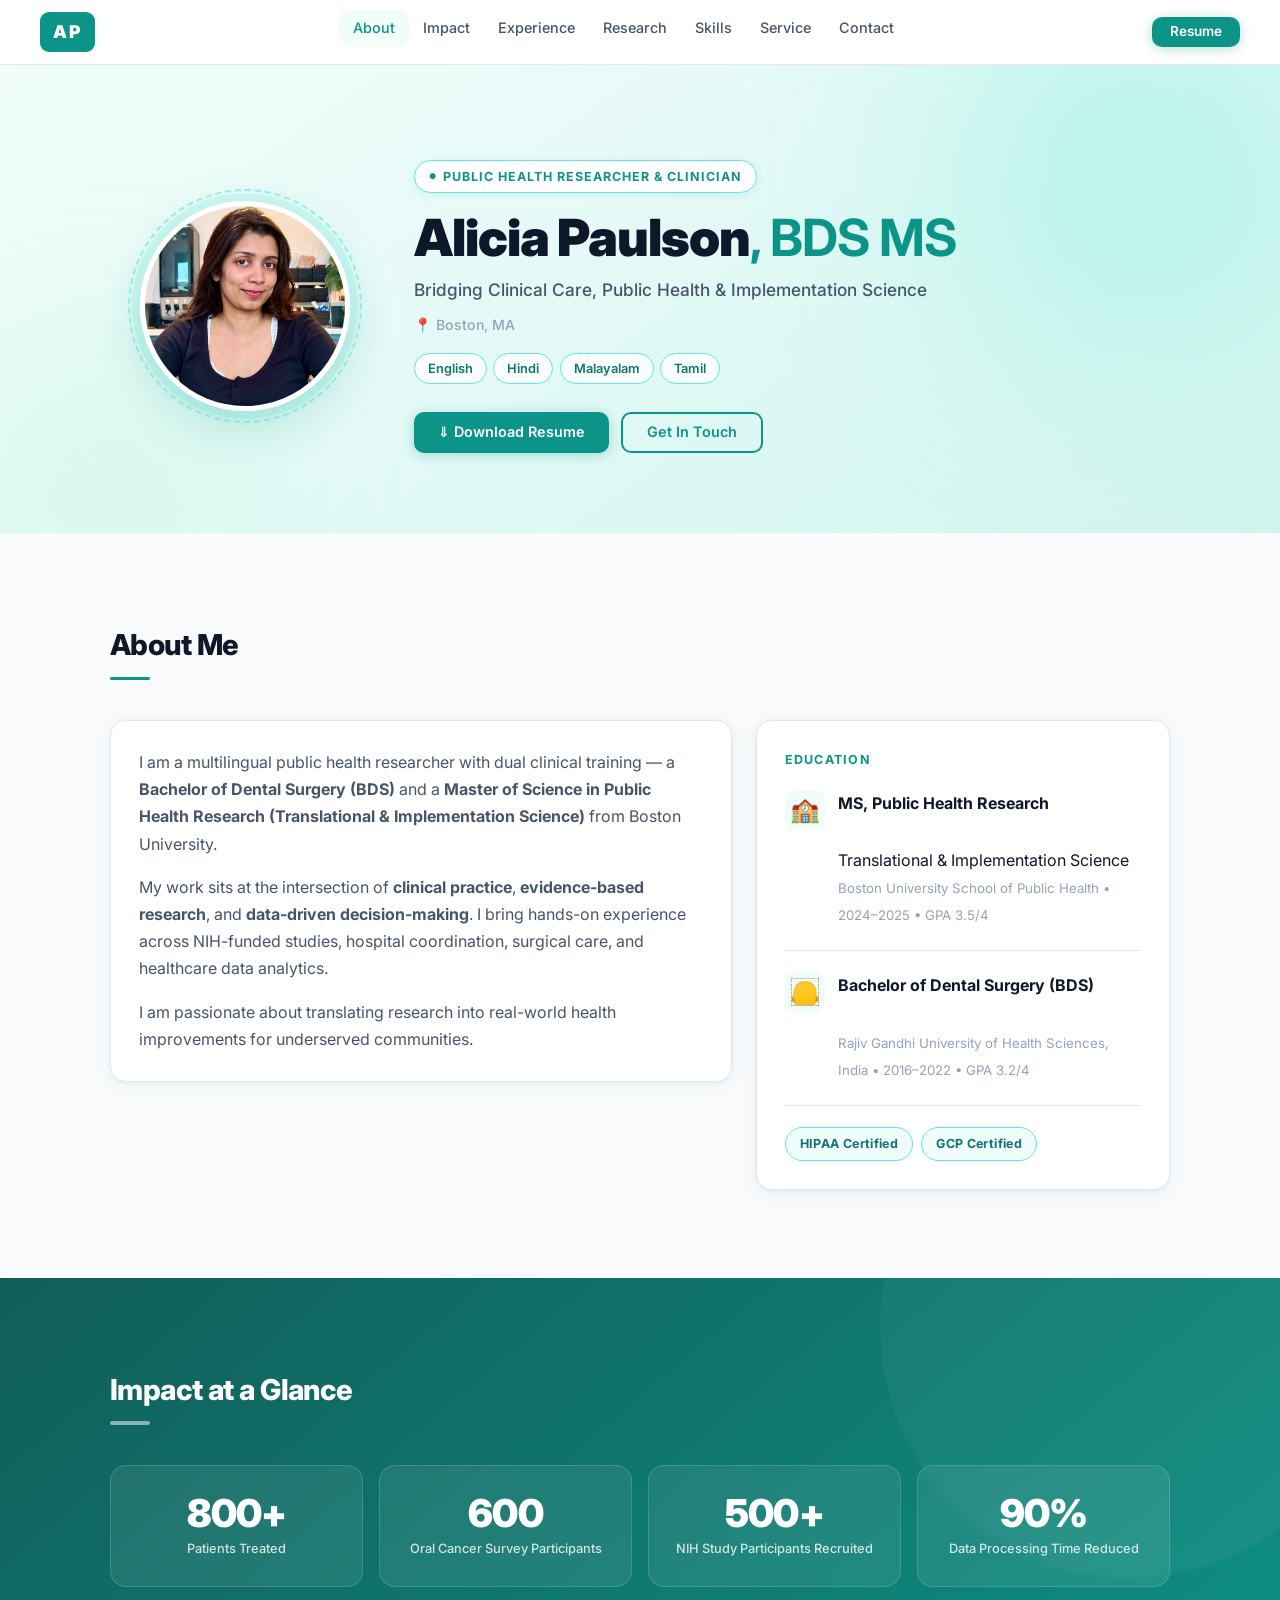
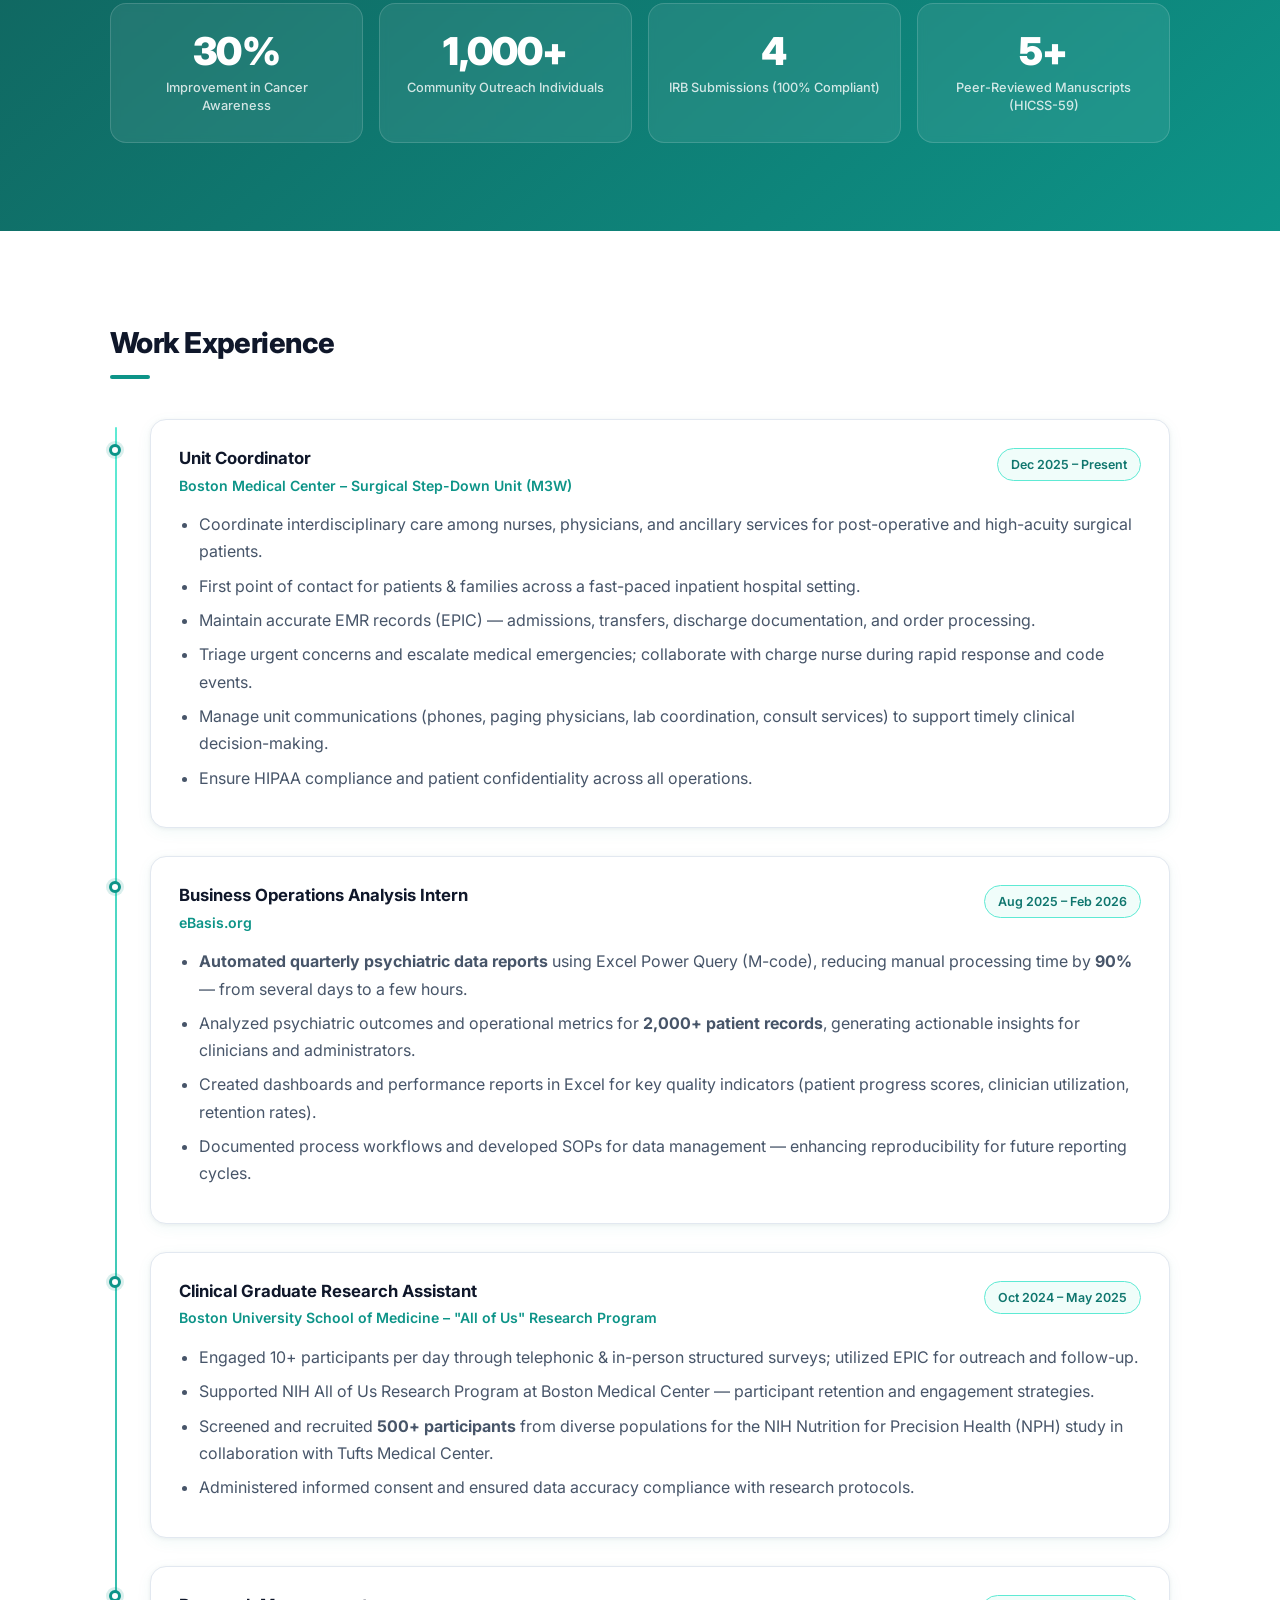
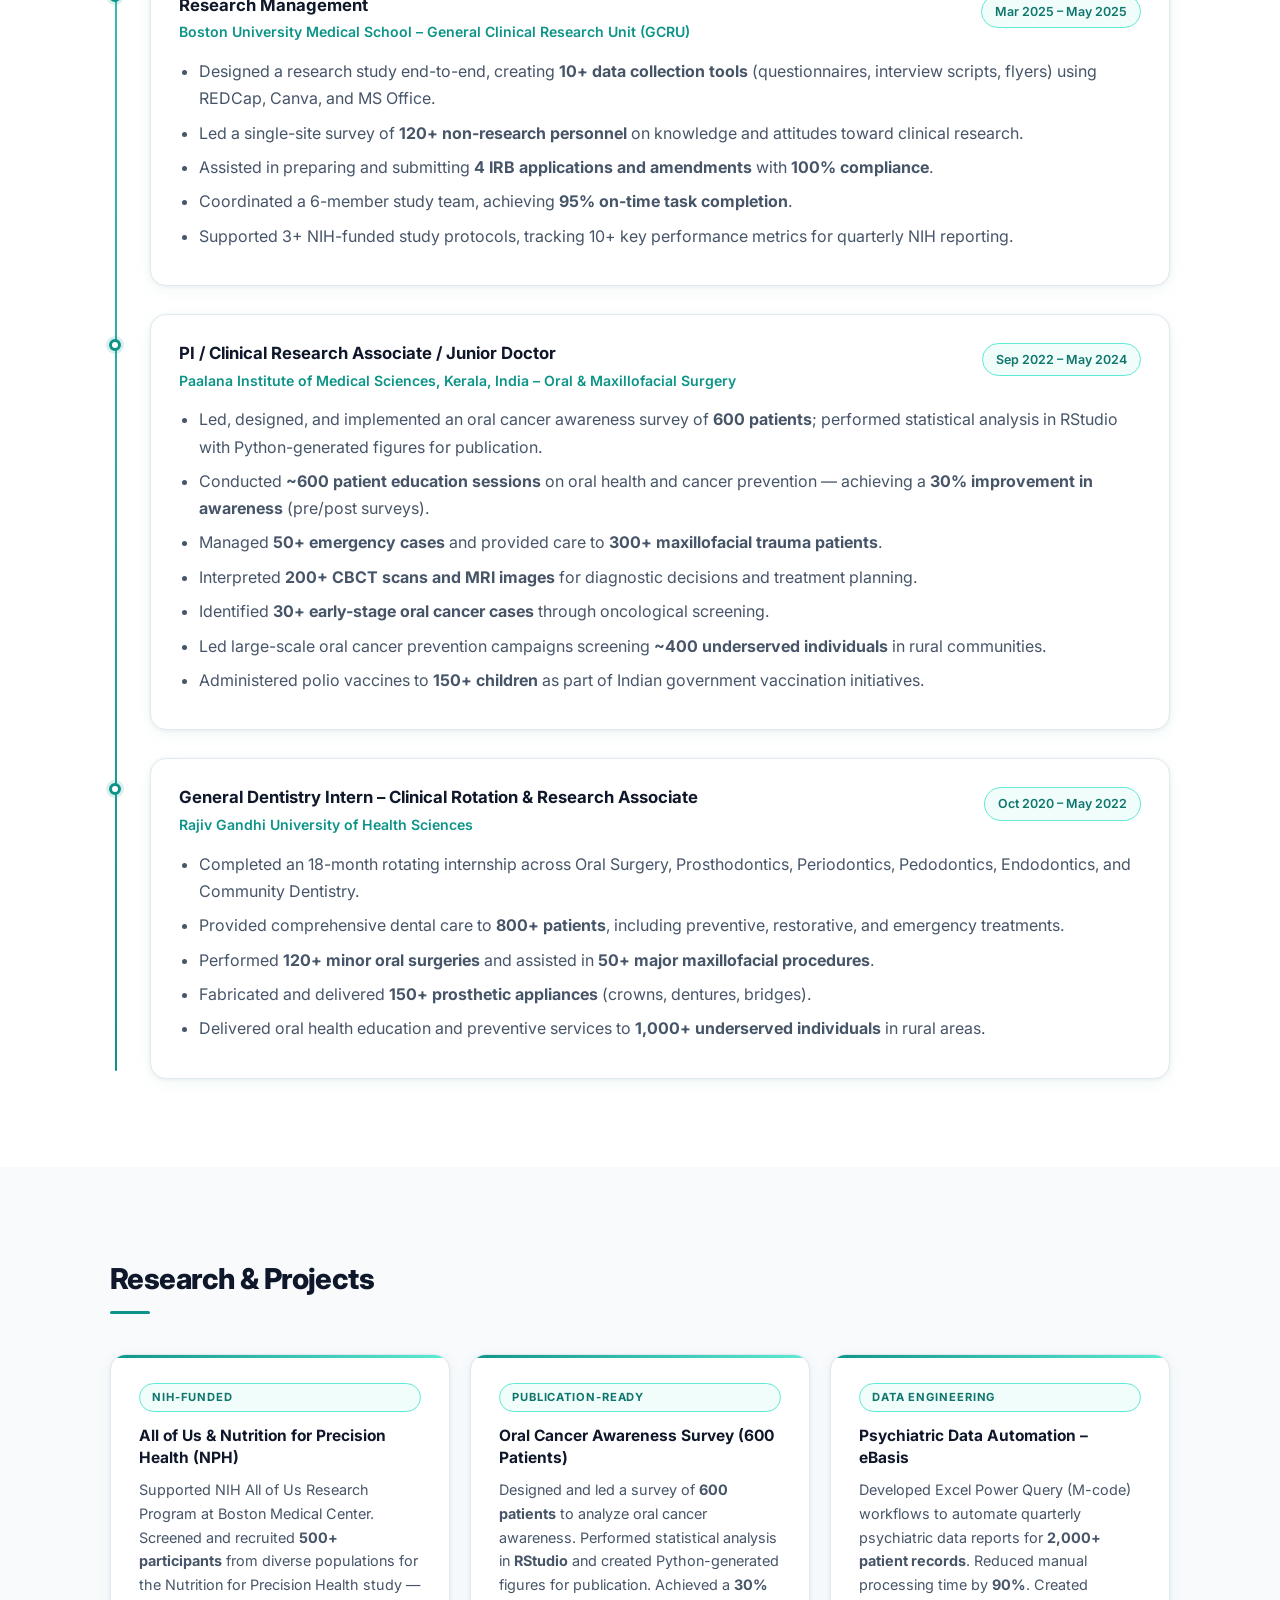
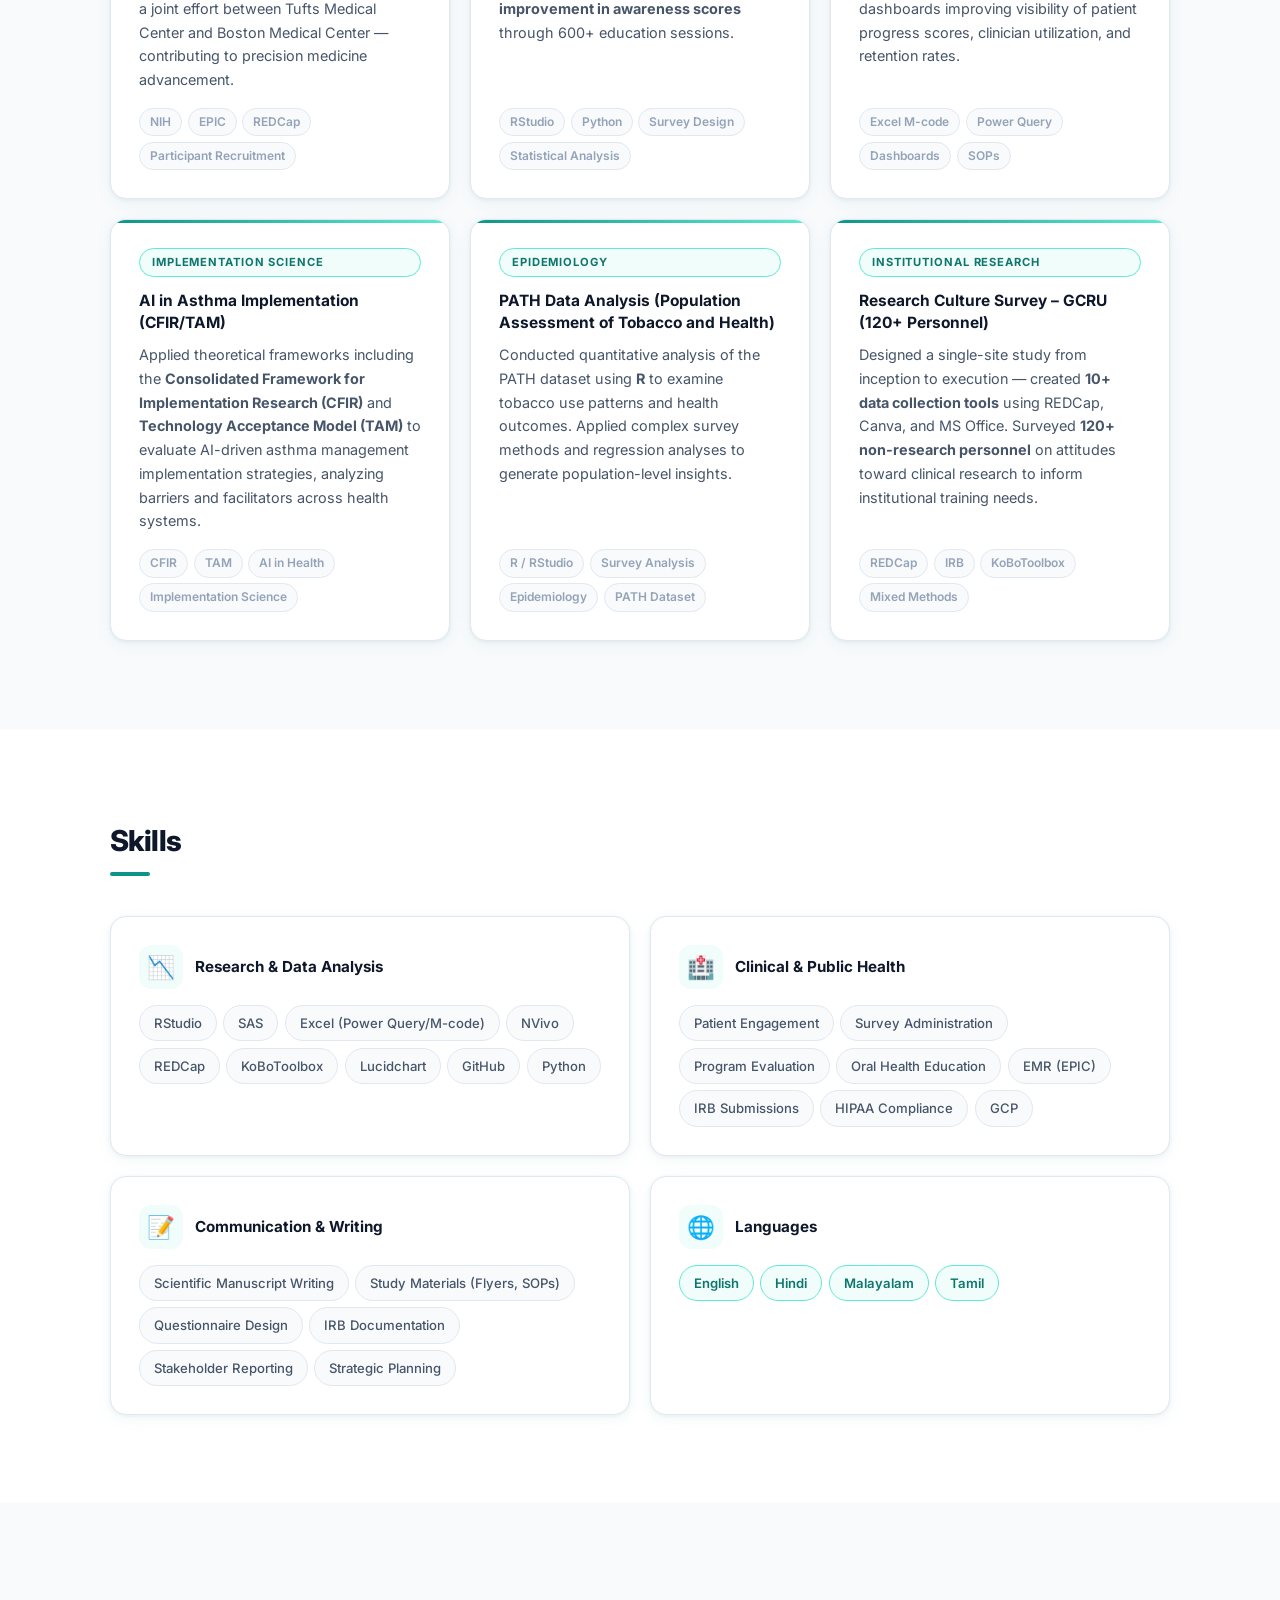
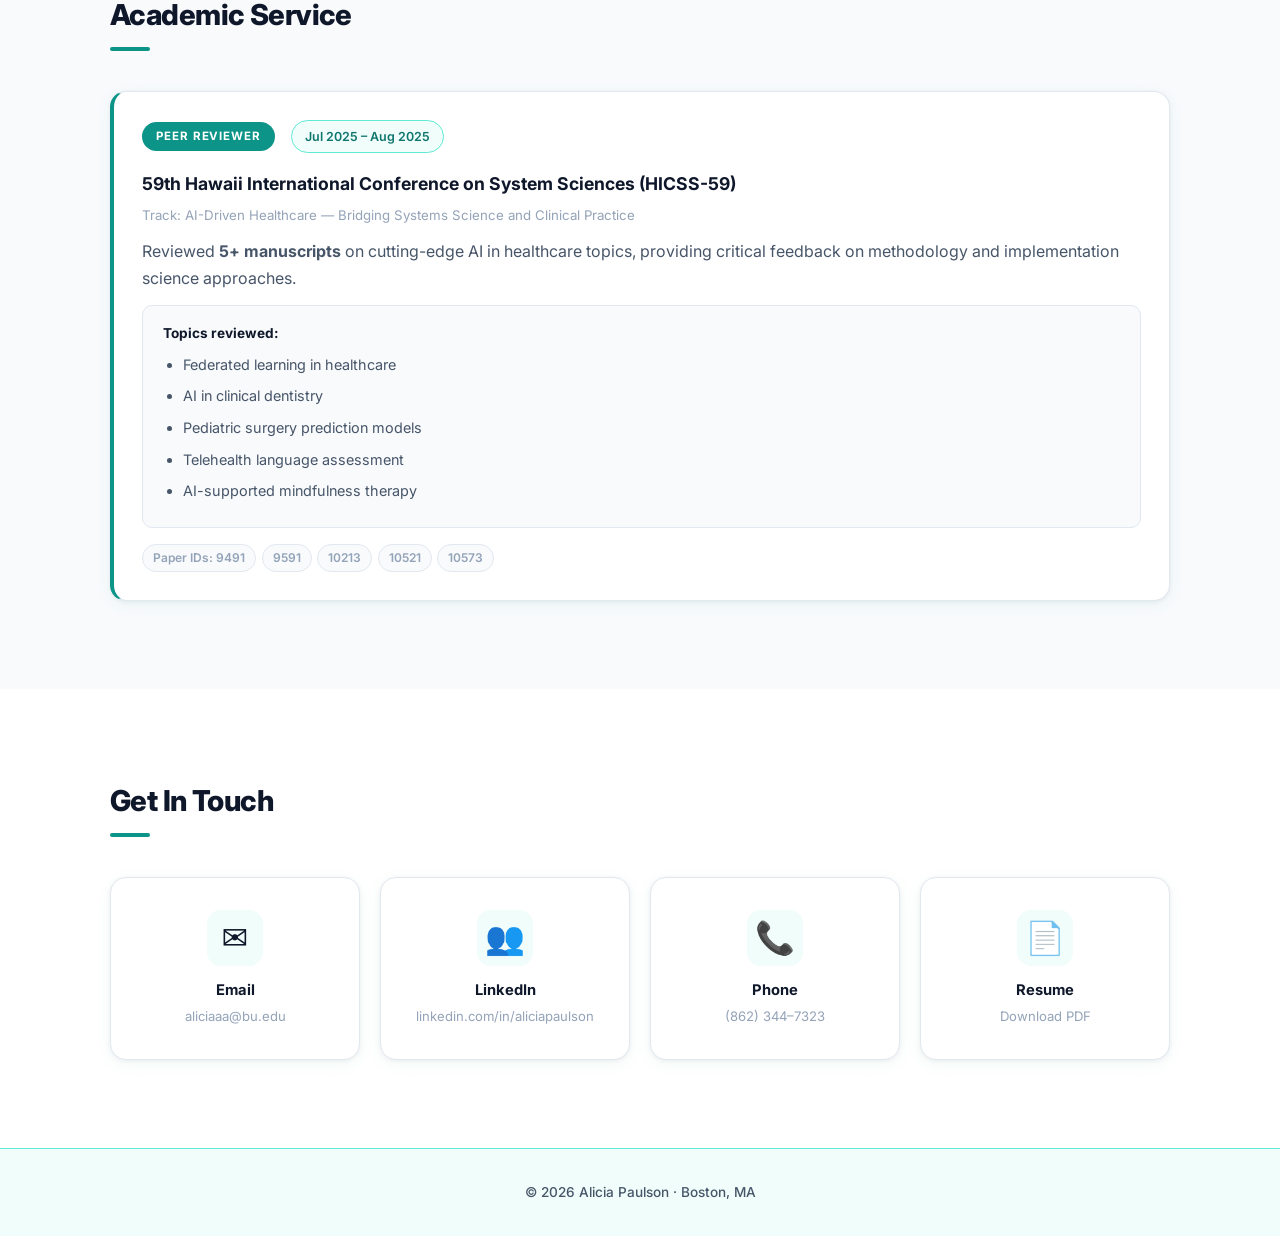
==== commit a1c6fefd: "UI revamp: Inter font, fixed timeline, hero redesign, responsive grids, bug fixes" ====
--- a/index.html
+++ b/index.html
@@ -21,14 +21,16 @@
     <li><a href="#service">Service</a></li>
     <li><a href="#contact">Contact</a></li>
   </ul>
-  <a class="btn nav-resume" href="Alicia_Resume.pdf" download>Resume</a>
+  <a class="btn btn-primary nav-resume" href="Alicia_Resume.pdf" download>Resume</a>
   <button class="hamburger" id="hamburger" aria-label="Toggle menu">&#9776;</button>
 </nav>
 
 <!-- ===== HERO ===== -->
 <header class="hero">
   <div class="hero-content fade-in">
-    <img src="IMG_5812.jpeg" alt="Alicia Paulson" class="hero-photo" />
+    <div class="hero-photo-wrap">
+      <img src="IMG_5812.jpeg" alt="Alicia Paulson" class="hero-photo" />
+    </div>
     <div class="hero-text">
       <p class="hero-tag">Public Health Researcher &amp; Clinician</p>
       <h1>Alicia Paulson<span class="accent">, BDS MS</span></h1>
@@ -48,7 +50,7 @@
 <!-- ===== ABOUT ===== -->
 <section id="about" class="section fade-in">
   <div class="section-inner">
-    <h2 class="section-title">About Me</h2>
+    <div class="section-header"><h2 class="section-title">About Me</h2></div>
     <div class="about-grid">
       <div class="about-text card">
         <p>I am a multilingual public health researcher with dual clinical training — a <strong>Bachelor of Dental Surgery (BDS)</strong> and a <strong>Master of Science in Public Health Research (Translational &amp; Implementation Science)</strong> from Boston University.</p>
@@ -82,9 +84,9 @@
 </section>
 
 <!-- ===== IMPACT NUMBERS ===== -->
-<section id="impact" class="section impact-section fade-in">
-  <div class="section-inner">
-    <h2 class="section-title">Impact at a Glance</h2>
+<section id="impact" class="section fade-in">
+  <div class="section-inner">
+    <div class="section-header"><h2 class="section-title">Impact at a Glance</h2></div>
     <div class="stats-grid">
       <div class="stat-card">
         <span class="stat-num">800+</span>
@@ -125,7 +127,7 @@
 <!-- ===== EXPERIENCE ===== -->
 <section id="experience" class="section fade-in">
   <div class="section-inner">
-    <h2 class="section-title">Work Experience</h2>
+    <div class="section-header"><h2 class="section-title">Work Experience</h2></div>
     <div class="timeline">
 
       <div class="tl-item">
@@ -256,7 +258,7 @@
 <!-- ===== RESEARCH ===== -->
 <section id="research" class="section fade-in">
   <div class="section-inner">
-    <h2 class="section-title">Research &amp; Projects</h2>
+    <div class="section-header"><h2 class="section-title">Research &amp; Projects</h2></div>
     <div class="projects-grid">
 
       <div class="project-card card">
@@ -320,11 +322,13 @@
 <!-- ===== SKILLS ===== -->
 <section id="skills" class="section fade-in">
   <div class="section-inner">
-    <h2 class="section-title">Skills</h2>
+    <div class="section-header"><h2 class="section-title">Skills</h2></div>
     <div class="skills-grid">
       <div class="skill-group card">
-        <div class="skill-icon">&#128201;</div>
-        <h3>Research &amp; Data Analysis</h3>
+        <div class="skill-group-header">
+          <div class="skill-icon">&#128201;</div>
+          <h3>Research &amp; Data Analysis</h3>
+        </div>
         <div class="skill-tags">
           <span>RStudio</span><span>SAS</span><span>Excel (Power Query/M-code)</span>
           <span>NVivo</span><span>REDCap</span><span>KoBoToolbox</span>
@@ -332,8 +336,10 @@
         </div>
       </div>
       <div class="skill-group card">
-        <div class="skill-icon">&#127973;</div>
-        <h3>Clinical &amp; Public Health</h3>
+        <div class="skill-group-header">
+          <div class="skill-icon">&#127973;</div>
+          <h3>Clinical &amp; Public Health</h3>
+        </div>
         <div class="skill-tags">
           <span>Patient Engagement</span><span>Survey Administration</span>
           <span>Program Evaluation</span><span>Oral Health Education</span>
@@ -342,8 +348,10 @@
         </div>
       </div>
       <div class="skill-group card">
-        <div class="skill-icon">&#128221;</div>
-        <h3>Communication &amp; Writing</h3>
+        <div class="skill-group-header">
+          <div class="skill-icon">&#128221;</div>
+          <h3>Communication &amp; Writing</h3>
+        </div>
         <div class="skill-tags">
           <span>Scientific Manuscript Writing</span><span>Study Materials (Flyers, SOPs)</span>
           <span>Questionnaire Design</span><span>IRB Documentation</span>
@@ -351,8 +359,10 @@
         </div>
       </div>
       <div class="skill-group card">
-        <div class="skill-icon">&#127760;</div>
-        <h3>Languages</h3>
+        <div class="skill-group-header">
+          <div class="skill-icon">&#127760;</div>
+          <h3>Languages</h3>
+        </div>
         <div class="skill-tags lang-tags">
           <span>English</span><span>Hindi</span><span>Malayalam</span><span>Tamil</span>
         </div>
@@ -364,7 +374,7 @@
 <!-- ===== ACADEMIC SERVICE ===== -->
 <section id="service" class="section fade-in">
   <div class="section-inner">
-    <h2 class="section-title">Academic Service</h2>
+    <div class="section-header"><h2 class="section-title">Academic Service</h2></div>
     <div class="card service-card">
       <div class="service-header">
         <div class="service-badge">Peer Reviewer</div>
@@ -383,7 +393,7 @@
           <li>AI-supported mindfulness therapy</li>
         </ul>
       </div>
-      <div class="project-tags" style="margin-top:1rem;">
+      <div class="project-tags service-paper-ids">
         <span>Paper IDs: 9491</span><span>9591</span><span>10213</span><span>10521</span><span>10573</span>
       </div>
     </div>
@@ -393,7 +403,7 @@
 <!-- ===== CONTACT ===== -->
 <section id="contact" class="section fade-in">
   <div class="section-inner">
-    <h2 class="section-title">Get In Touch</h2>
+    <div class="section-header"><h2 class="section-title">Get In Touch</h2></div>
     <div class="contact-grid">
       <a class="contact-card card" href="mailto:aliciaaa@bu.edu">
         <div class="contact-icon">&#9993;</div>
--- a/styles.css
+++ b/styles.css
@@ -1,48 +1,57 @@
 /* ============================================================
-   ALICIA PAULSON PORTFOLIO — Light + Teal Theme
-   ============================================================ */
+   ALICIA PAULSON PORTFOLIO — Light + Teal Theme  v2
+   ============================================================ */
+
+@import url('https://fonts.googleapis.com/css2?family=Inter:wght@400;500;600;700;800;900&display=swap');
 
 /* ---- Reset & Base ---- */
 *, *::before, *::after { box-sizing: border-box; margin: 0; padding: 0; }
 
 :root {
-  --teal:       #0d9488;
-  --teal-dark:  #0f766e;
-  --teal-light: #ccfbf1;
-  --teal-xlight:#f0fdfa;
-  --teal-mid:   #99f6e4;
-  --text:       #0f172a;
-  --text-sub:   #475569;
-  --text-subtle:#94a3b8;
-  --white:      #ffffff;
-  --bg:         #f8fafc;
-  --card-bg:    #ffffff;
-  --border:     #e2e8f0;
-  --shadow:     0 4px 24px rgba(13,148,136,0.08);
-  --shadow-hover: 0 8px 32px rgba(13,148,136,0.18);
-  --radius:     14px;
-  --transition: 0.25s ease;
-}
-
-html { scroll-behavior: smooth; }
+  --teal:        #0d9488;
+  --teal-dark:   #0f766e;
+  --teal-deeper: #115e59;
+  --teal-light:  #ccfbf1;
+  --teal-xlight: #f0fdfa;
+  --teal-mid:    #5eead4;
+  --text:        #0f172a;
+  --text-sub:    #475569;
+  --text-subtle: #94a3b8;
+  --white:       #ffffff;
+  --bg:          #f8fafc;
+  --bg-alt:      #ffffff;
+  --card-bg:     #ffffff;
+  --border:      #e2e8f0;
+  --shadow-sm:   0 1px 4px rgba(15,23,42,0.06), 0 4px 16px rgba(13,148,136,0.06);
+  --shadow:      0 2px 8px rgba(15,23,42,0.06), 0 8px 28px rgba(13,148,136,0.10);
+  --shadow-hover:0 6px 20px rgba(15,23,42,0.08), 0 16px 48px rgba(13,148,136,0.18);
+  --radius:      16px;
+  --radius-sm:   10px;
+  --transition:  0.22s ease;
+}
+
+html { scroll-behavior: smooth; scroll-padding-top: 70px; }
 
 body {
-  font-family: 'Segoe UI', system-ui, -apple-system, sans-serif;
+  font-family: 'Inter', system-ui, -apple-system, sans-serif;
   background: var(--bg);
   color: var(--text);
   line-height: 1.7;
+  -webkit-font-smoothing: antialiased;
 }
 
 a { color: var(--teal); text-decoration: none; }
 a:hover { color: var(--teal-dark); }
 
-ul { padding-left: 1.2rem; }
-li { margin-bottom: 0.4rem; }
+ul { padding-left: 1.25rem; }
+li { margin-bottom: 0.45rem; color: var(--text-sub); }
+
+p { color: var(--text-sub); }
 
 /* ---- Scrollbar ---- */
-::-webkit-scrollbar { width: 6px; }
-::-webkit-scrollbar-track { background: var(--teal-xlight); }
-::-webkit-scrollbar-thumb { background: var(--teal); border-radius: 99px; }
+::-webkit-scrollbar { width: 5px; }
+::-webkit-scrollbar-track { background: transparent; }
+::-webkit-scrollbar-thumb { background: var(--teal-mid); border-radius: 99px; }
 
 /* ============================================================
    NAVBAR
@@ -50,52 +59,59 @@
 #navbar {
   position: sticky;
   top: 0;
-  z-index: 100;
-  background: rgba(255,255,255,0.95);
-  backdrop-filter: blur(8px);
+  z-index: 200;
+  background: rgba(255,255,255,0.92);
+  backdrop-filter: blur(12px);
+  -webkit-backdrop-filter: blur(12px);
   display: flex;
   align-items: center;
   justify-content: space-between;
-  padding: 0.75rem 2.5rem;
-  box-shadow: 0 2px 12px rgba(13,148,136,0.08);
+  padding: 0 2.5rem;
+  height: 64px;
+  box-shadow: 0 1px 0 var(--border);
   gap: 1rem;
 }
 
 .nav-logo {
-  font-size: 1.3rem;
-  font-weight: 800;
-  color: var(--teal);
-  letter-spacing: 1px;
-  border: 2.5px solid var(--teal);
-  border-radius: 8px;
-  padding: 2px 10px;
+  font-size: 1.1rem;
+  font-weight: 900;
+  color: var(--white);
+  letter-spacing: 1.5px;
+  background: var(--teal);
+  border-radius: 9px;
+  padding: 5px 13px;
+  flex-shrink: 0;
 }
 
 .nav-links {
   list-style: none;
   display: flex;
-  gap: 0.25rem;
+  gap: 0;
   padding: 0;
+  margin: 0 auto;
 }
 
 .nav-links a {
   color: var(--text-sub);
   font-weight: 500;
-  font-size: 0.92rem;
-  padding: 6px 12px;
-  border-radius: 8px;
+  font-size: 0.9rem;
+  padding: 6px 14px;
+  border-radius: var(--radius-sm);
   transition: background var(--transition), color var(--transition);
-}
-
-.nav-links a:hover {
+  display: block;
+}
+
+.nav-links a:hover,
+.nav-links a.active {
   background: var(--teal-xlight);
   color: var(--teal);
 }
 
 .nav-resume {
-  font-size: 0.88rem;
-  padding: 7px 16px;
+  font-size: 0.85rem !important;
+  padding: 8px 18px !important;
   white-space: nowrap;
+  flex-shrink: 0;
 }
 
 .hamburger {
@@ -105,140 +121,223 @@
   font-size: 1.5rem;
   color: var(--teal);
   cursor: pointer;
+  line-height: 1;
 }
 
 /* ============================================================
    BUTTONS
    ============================================================ */
 .btn {
-  display: inline-block;
-  padding: 10px 22px;
-  border-radius: 10px;
+  display: inline-flex;
+  align-items: center;
+  gap: 6px;
+  padding: 11px 24px;
+  border-radius: var(--radius-sm);
   font-weight: 600;
   font-size: 0.9rem;
+  font-family: inherit;
   transition: all var(--transition);
   cursor: pointer;
+  border: none;
+  line-height: 1;
 }
 
 .btn-primary {
   background: var(--teal);
   color: var(--white);
-}
-.btn-primary:hover { background: var(--teal-dark); color: var(--white); transform: translateY(-2px); }
+  box-shadow: 0 2px 12px rgba(13,148,136,0.30);
+}
+.btn-primary:hover {
+  background: var(--teal-dark);
+  color: var(--white);
+  transform: translateY(-2px);
+  box-shadow: 0 4px 20px rgba(13,148,136,0.40);
+}
 
 .btn-outline {
   background: transparent;
   color: var(--teal);
   border: 2px solid var(--teal);
 }
-.btn-outline:hover { background: var(--teal-xlight); transform: translateY(-2px); }
+.btn-outline:hover {
+  background: var(--teal-xlight);
+  transform: translateY(-2px);
+}
 
 /* ============================================================
    HERO
    ============================================================ */
 .hero {
-  background: linear-gradient(135deg, #f0fdfa 0%, #ccfbf1 50%, #99f6e4 100%);
-  padding: 5rem 2rem 4rem;
-  min-height: 92vh;
+  position: relative;
+  overflow: hidden;
+  background: linear-gradient(145deg, #f0fdfa 0%, #e6faf7 40%, #d0f5ee 100%);
+  padding: 6rem 2rem 5rem;
   display: flex;
   align-items: center;
   justify-content: center;
 }
 
+/* decorative blobs */
+.hero::before,
+.hero::after {
+  content: '';
+  position: absolute;
+  border-radius: 50%;
+  filter: blur(80px);
+  opacity: 0.35;
+  pointer-events: none;
+}
+.hero::before {
+  width: 600px; height: 600px;
+  background: radial-gradient(circle, #5eead4, transparent 70%);
+  top: -200px; right: -150px;
+}
+.hero::after {
+  width: 400px; height: 400px;
+  background: radial-gradient(circle, #a7f3d0, transparent 70%);
+  bottom: -150px; left: -100px;
+}
+
 .hero-content {
-  display: flex;
-  align-items: center;
-  gap: 3.5rem;
+  position: relative;
+  z-index: 1;
+  display: flex;
+  align-items: center;
+  gap: 4rem;
   max-width: 1000px;
   width: 100%;
 }
 
+.hero-photo-wrap {
+  position: relative;
+  flex-shrink: 0;
+}
+
 .hero-photo {
-  width: 200px;
-  height: 200px;
+  width: 210px;
+  height: 210px;
   border-radius: 50%;
   object-fit: cover;
-  object-position: top;
+  object-position: top center;
   border: 5px solid var(--white);
-  box-shadow: 0 12px 40px rgba(13,148,136,0.25);
-  flex-shrink: 0;
-}
-
-.hero-text { flex: 1; }
+  box-shadow: 0 16px 48px rgba(13,148,136,0.22), 0 0 0 8px rgba(94,234,212,0.2);
+  display: block;
+}
+
+/* ring accent */
+.hero-photo-wrap::after {
+  content: '';
+  position: absolute;
+  inset: -12px;
+  border-radius: 50%;
+  border: 2px dashed var(--teal-mid);
+  opacity: 0.6;
+  animation: spin 18s linear infinite;
+}
+
+@keyframes spin { to { transform: rotate(360deg); } }
+
+.hero-text { flex: 1; min-width: 0; }
 
 .hero-tag {
-  display: inline-block;
+  display: inline-flex;
+  align-items: center;
+  gap: 6px;
   background: var(--white);
   color: var(--teal);
-  font-size: 0.82rem;
-  font-weight: 700;
-  letter-spacing: 0.06em;
+  font-size: 0.78rem;
+  font-weight: 700;
+  letter-spacing: 0.08em;
   text-transform: uppercase;
-  padding: 4px 14px;
+  padding: 5px 14px;
   border-radius: 99px;
   border: 1.5px solid var(--teal-mid);
-  margin-bottom: 0.75rem;
-}
+  margin-bottom: 1rem;
+  box-shadow: 0 2px 8px rgba(13,148,136,0.10);
+}
+.hero-tag::before { content: '●'; font-size: 0.5rem; color: var(--teal); }
 
 .hero h1 {
-  font-size: clamp(2rem, 4vw, 3rem);
+  font-size: clamp(2.2rem, 4.5vw, 3.2rem);
+  font-weight: 900;
+  color: var(--text);
+  line-height: 1.1;
+  margin-bottom: 0.6rem;
+  letter-spacing: -0.02em;
+}
+
+.hero h1 .accent {
+  color: var(--teal);
+  font-weight: 700;
+}
+
+.hero-sub {
+  font-size: 1.08rem;
+  color: var(--text-sub);
+  margin-bottom: 0.5rem;
+  font-weight: 500;
+}
+
+.hero-location {
+  font-size: 0.88rem;
+  color: var(--text-subtle);
+  margin-bottom: 1rem;
+  font-weight: 500;
+}
+
+.hero-langs {
+  display: flex;
+  flex-wrap: wrap;
+  gap: 0.4rem;
+  margin-bottom: 1.75rem;
+}
+
+.hero-langs span {
+  background: rgba(255,255,255,0.8);
+  color: var(--teal-dark);
+  font-size: 0.8rem;
+  font-weight: 600;
+  padding: 4px 13px;
+  border-radius: 99px;
+  border: 1px solid var(--teal-mid);
+}
+
+.hero-actions { display: flex; gap: 0.75rem; flex-wrap: wrap; }
+
+/* ============================================================
+   SECTIONS — explicit backgrounds (no nth-child guesswork)
+   ============================================================ */
+.section { padding: 5.5rem 2rem; }
+
+#about     { background: var(--bg); }
+#impact    { /* override below */ }
+#experience{ background: var(--bg-alt); }
+#research  { background: var(--bg); }
+#skills    { background: var(--bg-alt); }
+#service   { background: var(--bg); }
+#contact   { background: var(--bg-alt); }
+
+.section-inner {
+  max-width: 1060px;
+  margin: 0 auto;
+}
+
+.section-header {
+  display: flex;
+  align-items: flex-end;
+  justify-content: space-between;
+  margin-bottom: 2.5rem;
+  gap: 1rem;
+  flex-wrap: wrap;
+}
+
+.section-title {
+  font-size: 1.8rem;
   font-weight: 800;
   color: var(--text);
-  line-height: 1.15;
-  margin-bottom: 0.5rem;
-}
-
-.hero h1 .accent { color: var(--teal); }
-
-.hero-sub {
-  font-size: 1.1rem;
-  color: var(--text-sub);
-  margin-bottom: 0.4rem;
-}
-
-.hero-location {
-  font-size: 0.9rem;
-  color: var(--text-subtle);
-  margin-bottom: 0.75rem;
-}
-
-.hero-langs {
-  display: flex;
-  flex-wrap: wrap;
-  gap: 0.4rem;
-  margin-bottom: 1.5rem;
-}
-
-.hero-langs span {
-  background: var(--white);
-  color: var(--teal-dark);
-  font-size: 0.82rem;
-  font-weight: 600;
-  padding: 3px 12px;
-  border-radius: 99px;
-  border: 1px solid var(--teal-mid);
-}
-
-.hero-actions { display: flex; gap: 1rem; flex-wrap: wrap; }
-
-/* ============================================================
-   SECTIONS
-   ============================================================ */
-.section { padding: 5rem 2rem; }
-.section:nth-child(even) { background: var(--white); }
-
-.section-inner {
-  max-width: 1050px;
-  margin: 0 auto;
-}
-
-.section-title {
-  font-size: 1.75rem;
-  font-weight: 800;
-  color: var(--text);
-  margin-bottom: 2.5rem;
+  letter-spacing: -0.02em;
   position: relative;
-  padding-bottom: 0.6rem;
+  padding-bottom: 0.65rem;
 }
 
 .section-title::after {
@@ -246,8 +345,8 @@
   position: absolute;
   bottom: 0;
   left: 0;
-  width: 50px;
-  height: 3px;
+  width: 40px;
+  height: 3.5px;
   background: var(--teal);
   border-radius: 99px;
 }
@@ -260,44 +359,63 @@
   border: 1px solid var(--border);
   border-radius: var(--radius);
   padding: 1.75rem;
-  box-shadow: var(--shadow);
+  box-shadow: var(--shadow-sm);
   transition: transform var(--transition), box-shadow var(--transition);
 }
 
-.card:hover { transform: translateY(-4px); box-shadow: var(--shadow-hover); }
+.card:hover {
+  transform: translateY(-3px);
+  box-shadow: var(--shadow-hover);
+}
 
 /* ============================================================
    ABOUT
    ============================================================ */
 .about-grid {
   display: grid;
-  grid-template-columns: 1fr 1fr;
+  grid-template-columns: 3fr 2fr;
   gap: 1.5rem;
-}
-
-.about-text p { margin-bottom: 0.9rem; color: var(--text-sub); }
+  align-items: start;
+}
+
+.about-text p { margin-bottom: 1rem; }
 .about-text p:last-child { margin-bottom: 0; }
 
 .about-edu h3 {
   color: var(--teal);
-  font-size: 1rem;
+  font-size: 0.78rem;
+  font-weight: 700;
   margin-bottom: 1.25rem;
   text-transform: uppercase;
-  letter-spacing: 0.06em;
+  letter-spacing: 0.1em;
 }
 
 .edu-item {
   display: flex;
-  gap: 1rem;
+  gap: 0.85rem;
   align-items: flex-start;
-  margin-bottom: 1.25rem;
-}
-
-.edu-icon { font-size: 1.6rem; margin-top: 2px; }
-
-.edu-item strong { color: var(--text); }
-
-.subtle { font-size: 0.85rem; color: var(--text-subtle); }
+  margin-bottom: 1.35rem;
+  padding-bottom: 1.35rem;
+  border-bottom: 1px solid var(--border);
+}
+
+.edu-item:last-of-type { border-bottom: none; margin-bottom: 0; padding-bottom: 0; }
+
+.edu-icon {
+  font-size: 1.5rem;
+  width: 40px;
+  height: 40px;
+  display: flex;
+  align-items: center;
+  justify-content: center;
+  background: var(--teal-xlight);
+  border-radius: 10px;
+  flex-shrink: 0;
+}
+
+.edu-item strong { color: var(--text); display: block; margin-bottom: 2px; }
+
+.subtle { font-size: 0.83rem; color: var(--text-subtle); }
 
 .cert-badges {
   display: flex;
@@ -309,137 +427,171 @@
 .badge {
   background: var(--teal-xlight);
   color: var(--teal-dark);
-  font-size: 0.8rem;
-  font-weight: 700;
-  padding: 4px 14px;
+  font-size: 0.78rem;
+  font-weight: 700;
+  padding: 5px 14px;
   border-radius: 99px;
   border: 1.5px solid var(--teal-mid);
+  letter-spacing: 0.03em;
 }
 
 /* ============================================================
    IMPACT STATS
    ============================================================ */
-.impact-section {
-  background: linear-gradient(135deg, #0f766e 0%, #0d9488 60%, #14b8a6 100%) !important;
-}
-
-.impact-section .section-title { color: var(--white); }
-.impact-section .section-title::after { background: rgba(255,255,255,0.6); }
+#impact {
+  background: linear-gradient(140deg, var(--teal-deeper) 0%, var(--teal-dark) 45%, var(--teal) 100%);
+  position: relative;
+  overflow: hidden;
+}
+
+#impact::before {
+  content: '';
+  position: absolute;
+  width: 500px; height: 500px;
+  border-radius: 50%;
+  background: rgba(255,255,255,0.04);
+  top: -200px; right: -100px;
+  pointer-events: none;
+}
+
+#impact .section-title { color: var(--white); }
+#impact .section-title::after { background: rgba(255,255,255,0.5); }
 
 .stats-grid {
   display: grid;
-  grid-template-columns: repeat(auto-fit, minmax(180px, 1fr));
-  gap: 1.25rem;
+  grid-template-columns: repeat(4, 1fr);
+  gap: 1rem;
 }
 
 .stat-card {
-  background: rgba(255,255,255,0.12);
-  border: 1px solid rgba(255,255,255,0.2);
+  background: rgba(255,255,255,0.08);
+  border: 1px solid rgba(255,255,255,0.15);
   border-radius: var(--radius);
-  padding: 1.5rem 1rem;
+  padding: 1.75rem 1.25rem;
   text-align: center;
   transition: transform var(--transition), background var(--transition);
+  backdrop-filter: blur(4px);
 }
 
 .stat-card:hover {
   transform: translateY(-4px);
-  background: rgba(255,255,255,0.2);
+  background: rgba(255,255,255,0.15);
 }
 
 .stat-num {
   display: block;
-  font-size: 2.2rem;
+  font-size: 2.4rem;
   font-weight: 900;
   color: var(--white);
   line-height: 1;
-  margin-bottom: 0.4rem;
+  margin-bottom: 0.5rem;
+  letter-spacing: -0.02em;
 }
 
 .stat-label {
   display: block;
-  font-size: 0.82rem;
-  color: rgba(255,255,255,0.85);
+  font-size: 0.8rem;
+  color: rgba(255,255,255,0.8);
   font-weight: 500;
-  text-align: center;
+  line-height: 1.4;
 }
 
 /* ============================================================
    TIMELINE
    ============================================================ */
-.timeline { position: relative; padding-left: 2rem; }
+.timeline {
+  position: relative;
+  padding-left: 2.5rem;
+}
 
 .timeline::before {
   content: '';
   position: absolute;
-  left: 0;
-  top: 0;
-  bottom: 0;
-  width: 3px;
-  background: linear-gradient(to bottom, var(--teal-mid), var(--teal));
+  left: 5px;
+  top: 8px;
+  bottom: 8px;
+  width: 2px;
+  background: linear-gradient(to bottom, var(--teal-mid) 0%, var(--teal) 100%);
   border-radius: 99px;
 }
 
 .tl-item {
   position: relative;
-  margin-bottom: 2rem;
-}
+  margin-bottom: 1.75rem;
+}
+
+.tl-item:last-child { margin-bottom: 0; }
 
 .tl-dot {
   position: absolute;
-  left: -2.4rem;
-  top: 1.4rem;
-  width: 13px;
-  height: 13px;
-  background: var(--teal);
-  border: 3px solid var(--white);
+  left: -2.5rem;
+  top: 1.55rem;
+  width: 12px;
+  height: 12px;
+  background: var(--white);
+  border: 3px solid var(--teal);
   border-radius: 50%;
-  box-shadow: 0 0 0 2px var(--teal);
-}
-
-.tl-content { margin-bottom: 0; }
+  box-shadow: 0 0 0 3px rgba(13,148,136,0.15);
+  margin-left: -1px; /* center on the 2px line starting at left:5px → dot center at 5px → left: -2.5rem + adjustment */
+}
+
+.tl-content { /* inherits card styles */ }
 
 .tl-header {
   display: flex;
   justify-content: space-between;
   align-items: flex-start;
   gap: 1rem;
-  margin-bottom: 0.75rem;
+  margin-bottom: 0.85rem;
   flex-wrap: wrap;
 }
 
-.tl-header h3 { color: var(--text); font-size: 1.05rem; margin-bottom: 0.2rem; }
+.tl-header h3 {
+  color: var(--text);
+  font-size: 1.05rem;
+  font-weight: 700;
+  margin-bottom: 0.25rem;
+  line-height: 1.3;
+}
 
 .tl-org {
   display: block;
   color: var(--teal);
-  font-size: 0.9rem;
+  font-size: 0.88rem;
   font-weight: 600;
 }
 
 .tl-date {
+  display: inline-flex;
+  align-items: center;
   background: var(--teal-xlight);
   color: var(--teal-dark);
-  font-size: 0.8rem;
+  font-size: 0.78rem;
   font-weight: 600;
-  padding: 4px 12px;
+  padding: 5px 13px;
   border-radius: 99px;
   white-space: nowrap;
   border: 1px solid var(--teal-mid);
-}
-
-.tl-content ul { color: var(--text-sub); }
-
-/* ============================================================
-   PROJECTS
+  flex-shrink: 0;
+}
+
+/* ============================================================
+   PROJECTS / RESEARCH
    ============================================================ */
 .projects-grid {
   display: grid;
-  grid-template-columns: repeat(auto-fit, minmax(300px, 1fr));
-  gap: 1.5rem;
-}
-
-.project-card { position: relative; overflow: hidden; }
-
+  grid-template-columns: repeat(3, 1fr);
+  gap: 1.25rem;
+}
+
+.project-card {
+  position: relative;
+  overflow: hidden;
+  display: flex;
+  flex-direction: column;
+}
+
+/* top accent bar — unique color per tag */
 .project-card::before {
   content: '';
   position: absolute;
@@ -450,30 +602,44 @@
 
 .project-tag {
   display: inline-block;
-  font-size: 0.75rem;
-  font-weight: 700;
-  letter-spacing: 0.06em;
+  font-size: 0.7rem;
+  font-weight: 700;
+  letter-spacing: 0.08em;
   text-transform: uppercase;
-  color: var(--teal);
-  background: var(--teal-xlight);
-  padding: 3px 12px;
+  color: var(--teal-dark);
+  background: var(--teal-xlight);
+  padding: 4px 12px;
   border-radius: 99px;
-  margin-bottom: 0.75rem;
-}
-
-.project-card h3 { font-size: 1rem; margin-bottom: 0.6rem; color: var(--text); }
-.project-card p { color: var(--text-sub); font-size: 0.93rem; margin-bottom: 1rem; }
+  margin-bottom: 0.8rem;
+  border: 1px solid var(--teal-mid);
+}
+
+.project-card h3 {
+  font-size: 0.97rem;
+  font-weight: 700;
+  margin-bottom: 0.6rem;
+  color: var(--text);
+  line-height: 1.4;
+}
+
+.project-card > p {
+  font-size: 0.9rem;
+  line-height: 1.65;
+  flex: 1;
+  margin-bottom: 1rem;
+}
 
 .project-tags {
   display: flex;
   flex-wrap: wrap;
-  gap: 0.4rem;
+  gap: 0.35rem;
+  margin-top: auto;
 }
 
 .project-tags span {
   background: var(--bg);
-  color: var(--text-sub);
-  font-size: 0.78rem;
+  color: var(--text-subtle);
+  font-size: 0.75rem;
   font-weight: 600;
   padding: 3px 10px;
   border-radius: 99px;
@@ -485,18 +651,39 @@
    ============================================================ */
 .skills-grid {
   display: grid;
-  grid-template-columns: repeat(auto-fit, minmax(260px, 1fr));
-  gap: 1.5rem;
-}
-
-.skill-group { text-align: left; }
-
-.skill-icon { font-size: 2rem; margin-bottom: 0.75rem; }
+  grid-template-columns: repeat(2, 1fr);
+  gap: 1.25rem;
+}
+
+.skill-group {
+  display: flex;
+  flex-direction: column;
+  gap: 0;
+}
+
+.skill-group-header {
+  display: flex;
+  align-items: center;
+  gap: 0.75rem;
+  margin-bottom: 1rem;
+}
+
+.skill-icon {
+  font-size: 1.4rem;
+  width: 44px;
+  height: 44px;
+  display: flex;
+  align-items: center;
+  justify-content: center;
+  background: var(--teal-xlight);
+  border-radius: 12px;
+  flex-shrink: 0;
+}
 
 .skill-group h3 {
-  font-size: 1rem;
+  font-size: 0.95rem;
+  font-weight: 700;
   color: var(--text);
-  margin-bottom: 0.75rem;
 }
 
 .skill-tags {
@@ -506,80 +693,139 @@
 }
 
 .skill-tags span {
+  background: var(--bg);
+  color: var(--text-sub);
+  font-size: 0.82rem;
+  font-weight: 500;
+  padding: 6px 14px;
+  border-radius: 99px;
+  border: 1.5px solid var(--border);
+  transition: all var(--transition);
+}
+
+.skill-tags span:hover {
   background: var(--teal-xlight);
   color: var(--teal-dark);
-  font-size: 0.82rem;
+  border-color: var(--teal-mid);
+}
+
+.lang-tags span {
+  background: var(--teal-xlight);
+  color: var(--teal-dark);
+  border-color: var(--teal-mid);
   font-weight: 600;
-  padding: 5px 13px;
-  border-radius: 99px;
-  border: 1px solid var(--teal-mid);
-  transition: background var(--transition);
-}
-
-.skill-tags span:hover { background: var(--teal-mid); }
-
-.lang-tags span {
-  background: linear-gradient(135deg, var(--teal-xlight), var(--teal-mid));
-  font-size: 0.9rem;
 }
 
 /* ============================================================
    SERVICE
    ============================================================ */
-.service-card {}
+.service-card {
+  border-left: 4px solid var(--teal);
+}
 
 .service-header {
   display: flex;
   align-items: center;
   gap: 1rem;
-  margin-bottom: 0.75rem;
+  margin-bottom: 1rem;
   flex-wrap: wrap;
 }
 
 .service-badge {
   background: var(--teal);
   color: var(--white);
-  font-size: 0.78rem;
-  font-weight: 700;
-  letter-spacing: 0.06em;
+  font-size: 0.72rem;
+  font-weight: 700;
+  letter-spacing: 0.08em;
   text-transform: uppercase;
-  padding: 4px 14px;
+  padding: 5px 14px;
   border-radius: 99px;
 }
 
-.service-card h3 { margin-bottom: 0.3rem; }
-.service-card p { color: var(--text-sub); margin-bottom: 0.75rem; }
-
-.reviewed-topics ul { color: var(--text-sub); }
+.service-card h3 {
+  font-size: 1.1rem;
+  font-weight: 700;
+  margin-bottom: 0.3rem;
+  color: var(--text);
+}
+
+.service-card p { margin-bottom: 0.75rem; }
+
+.reviewed-topics {
+  background: var(--bg);
+  border-radius: var(--radius-sm);
+  padding: 1rem 1.25rem;
+  margin: 0.75rem 0;
+  border: 1px solid var(--border);
+}
+
+.reviewed-topics strong {
+  font-size: 0.85rem;
+  color: var(--text);
+  display: block;
+  margin-bottom: 0.5rem;
+}
+
+.reviewed-topics li { font-size: 0.9rem; }
+
+.service-paper-ids { margin-top: 1rem; }
 
 /* ============================================================
    CONTACT
    ============================================================ */
 .contact-grid {
   display: grid;
-  grid-template-columns: repeat(auto-fit, minmax(220px, 1fr));
+  grid-template-columns: repeat(4, 1fr);
   gap: 1.25rem;
 }
 
 .contact-card {
   display: flex;
-  align-items: center;
-  gap: 1rem;
+  flex-direction: column;
+  align-items: center;
+  text-align: center;
+  gap: 0.75rem;
+  padding: 2rem 1.25rem;
   text-decoration: none;
   color: var(--text);
-  transition: transform var(--transition), box-shadow var(--transition);
-}
-
-.contact-card:hover { transform: translateY(-4px); box-shadow: var(--shadow-hover); }
+  border-radius: var(--radius);
+  background: var(--card-bg);
+  border: 1px solid var(--border);
+  box-shadow: var(--shadow-sm);
+  transition: transform var(--transition), box-shadow var(--transition), border-color var(--transition);
+}
+
+.contact-card:hover {
+  transform: translateY(-4px);
+  box-shadow: var(--shadow-hover);
+  border-color: var(--teal-mid);
+}
 
 .contact-icon {
   font-size: 2rem;
-  min-width: 50px;
-  text-align: center;
-}
-
-.contact-card strong { display: block; color: var(--teal); font-size: 0.9rem; margin-bottom: 2px; }
-.contact-card p { color: var(--text-sub); font-size: 0.85rem; margin: 0; }
+  width: 56px;
+  height: 56px;
+  display: flex;
+  align-items: center;
+  justify-content: center;
+  background: var(--teal-xlight);
+  border-radius: 14px;
+}
+
+.contact-card strong {
+  display: block;
+  color: var(--text);
+  font-size: 0.92rem;
+  font-weight: 700;
+  margin-bottom: 2px;
+}
+
+.contact-card p {
+  color: var(--text-subtle);
+  font-size: 0.82rem;
+  margin: 0;
+  word-break: break-word;
+}
 
 /* ============================================================
    FOOTER
@@ -587,10 +833,11 @@
 footer {
   text-align: center;
   padding: 2rem;
-  background: linear-gradient(135deg, var(--teal-xlight), var(--teal-light));
+  background: var(--teal-xlight);
   color: var(--text-subtle);
-  font-size: 0.88rem;
+  font-size: 0.85rem;
   border-top: 1px solid var(--teal-mid);
+  font-weight: 500;
 }
 
 /* ============================================================
@@ -598,8 +845,8 @@
    ============================================================ */
 .fade-in {
   opacity: 0;
-  transform: translateY(28px);
-  transition: opacity 0.65s ease, transform 0.65s ease;
+  transform: translateY(24px);
+  transition: opacity 0.6s ease, transform 0.6s ease;
 }
 
 .fade-in.visible {
@@ -610,27 +857,59 @@
 /* ============================================================
    RESPONSIVE
    ============================================================ */
-@media (max-width: 900px) {
-  .about-grid { grid-template-columns: 1fr; }
-  .hero-content { flex-direction: column; text-align: center; gap: 2rem; }
+@media (max-width: 1024px) {
+  .stats-grid    { grid-template-columns: repeat(4, 1fr); }
+  .projects-grid { grid-template-columns: repeat(2, 1fr); }
+  .contact-grid  { grid-template-columns: repeat(2, 1fr); }
+}
+
+@media (max-width: 860px) {
+  .about-grid  { grid-template-columns: 1fr; }
+  .skills-grid { grid-template-columns: 1fr; }
+  .hero-content {
+    flex-direction: column;
+    text-align: center;
+    gap: 2.5rem;
+  }
   .hero-langs, .hero-actions { justify-content: center; }
+  .hero-tag { margin: 0 auto 1rem; }
+  .hero-photo-wrap::after { display: none; }
+  .stats-grid { grid-template-columns: repeat(2, 1fr); }
 }
 
 @media (max-width: 700px) {
-  #navbar { padding: 0.75rem 1.25rem; }
-  .nav-links { display: none; flex-direction: column; position: absolute; top: 60px; left: 0; right: 0; background: var(--white); padding: 1rem; box-shadow: 0 8px 20px rgba(0,0,0,0.1); }
+  #navbar { padding: 0 1.25rem; }
+
+  .nav-links {
+    display: none;
+    flex-direction: column;
+    position: absolute;
+    top: 64px;
+    left: 0; right: 0;
+    background: var(--white);
+    padding: 0.75rem 1rem 1rem;
+    box-shadow: 0 12px 32px rgba(0,0,0,0.10);
+    border-top: 1px solid var(--border);
+    z-index: 199;
+  }
   .nav-links.open { display: flex; }
-  .nav-resume { display: none; }
-  .hamburger { display: block; }
-  .hero { padding: 3rem 1.25rem; min-height: auto; }
-  .hero-photo { width: 150px; height: 150px; }
-  .section { padding: 3.5rem 1.25rem; }
-  .section-title { font-size: 1.4rem; }
-  .tl-header { flex-direction: column; }
-  .stats-grid { grid-template-columns: repeat(2, 1fr); }
-}
-
-@media (max-width: 450px) {
-  .stats-grid { grid-template-columns: 1fr 1fr; }
+  .nav-resume  { display: none !important; }
+  .hamburger   { display: block; }
+
+  .hero { padding: 4rem 1.25rem 3.5rem; }
+  .hero-photo { width: 160px; height: 160px; }
+  .hero h1 { font-size: 2rem; }
+
+  .section { padding: 4rem 1.25rem; }
+  .section-title { font-size: 1.5rem; }
+
+  .tl-header { flex-direction: column; gap: 0.4rem; }
+
   .projects-grid { grid-template-columns: 1fr; }
+  .contact-grid  { grid-template-columns: repeat(2, 1fr); }
+}
+
+@media (max-width: 480px) {
+  .stats-grid   { grid-template-columns: repeat(2, 1fr); }
+  .contact-grid { grid-template-columns: 1fr 1fr; }
 }
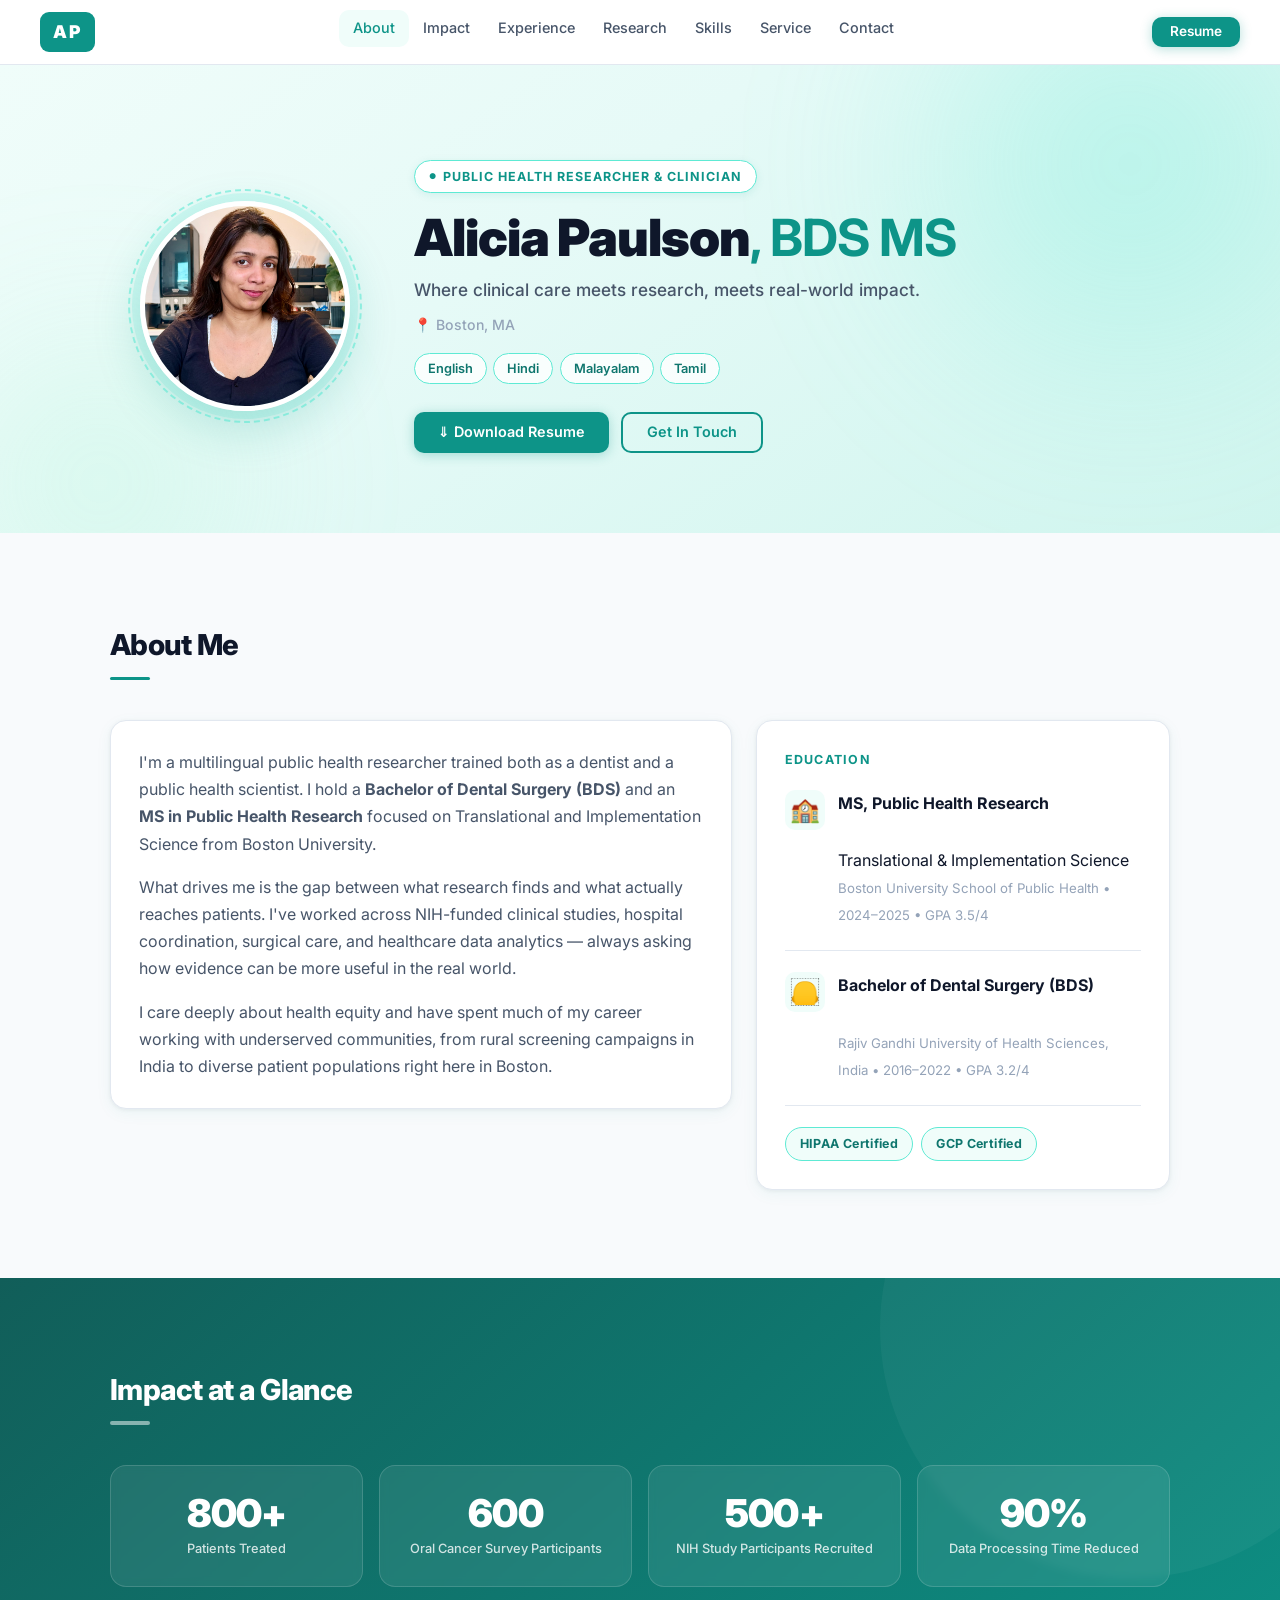
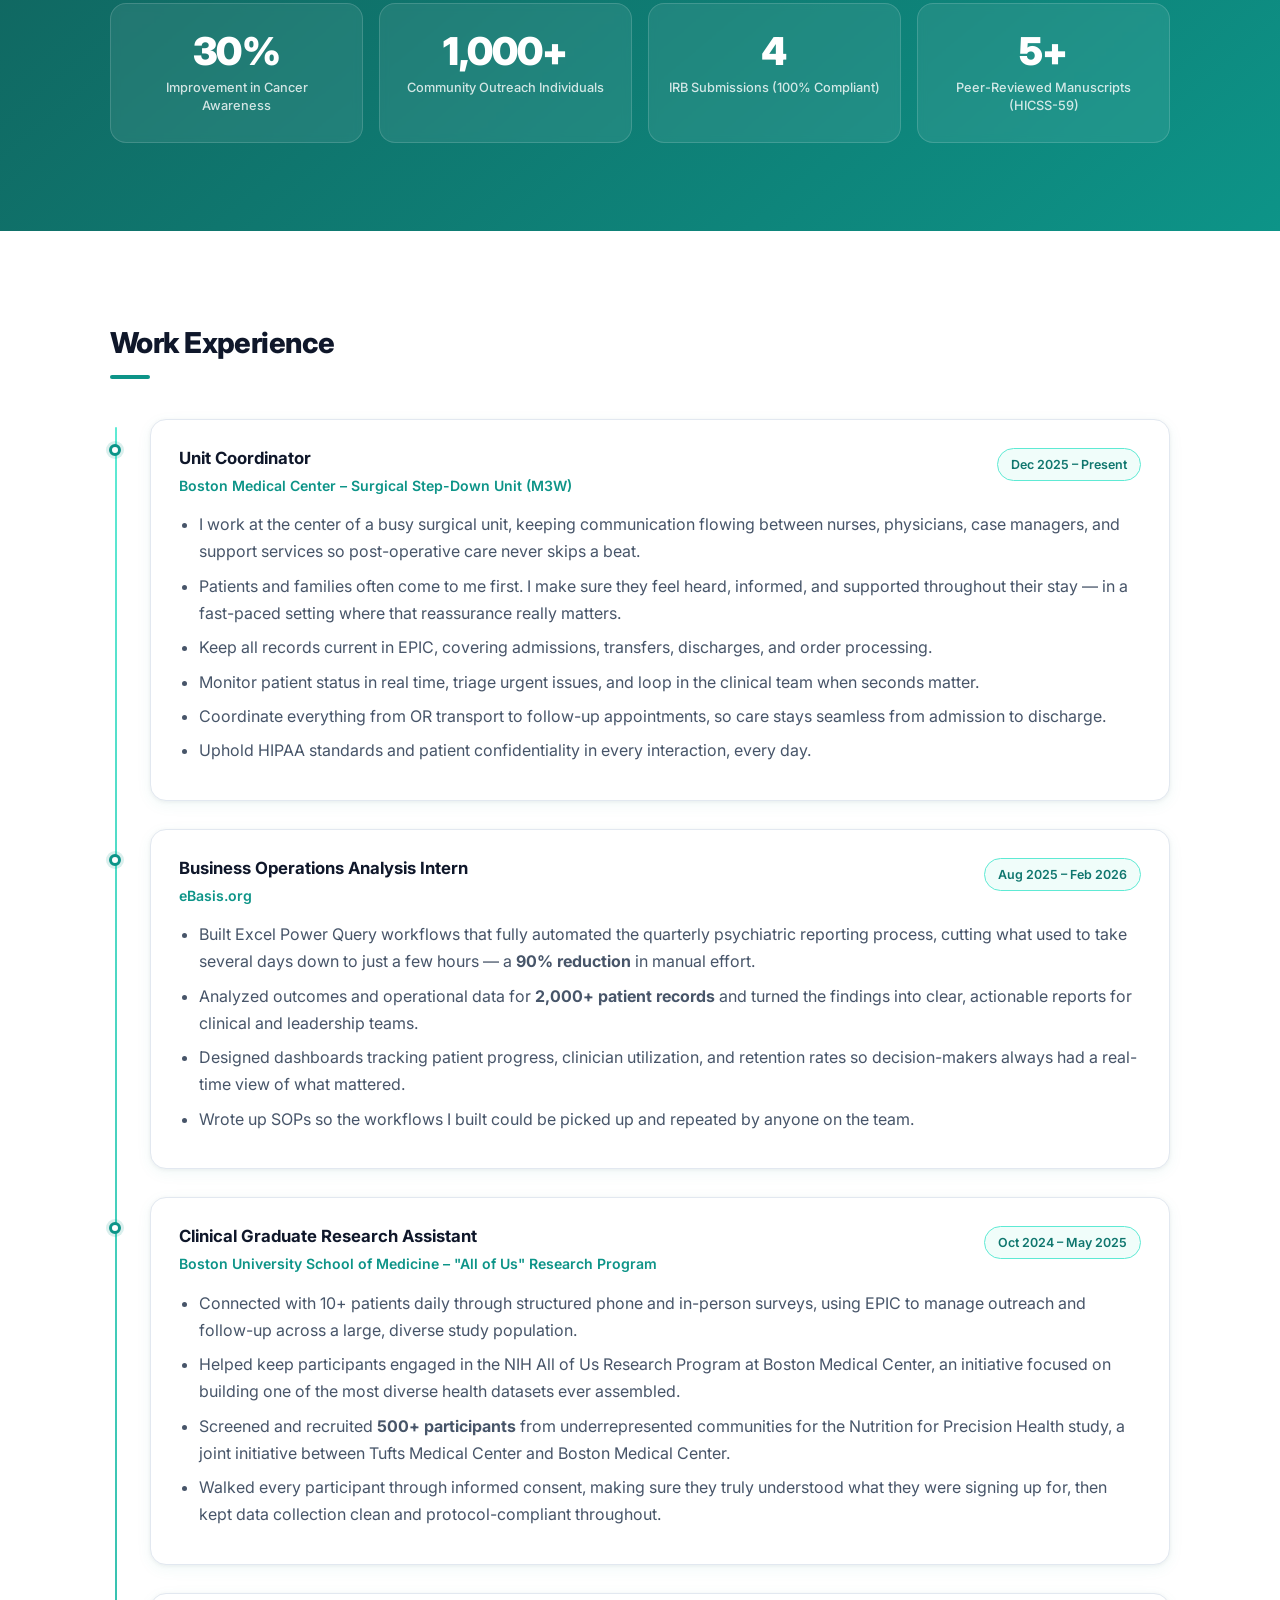
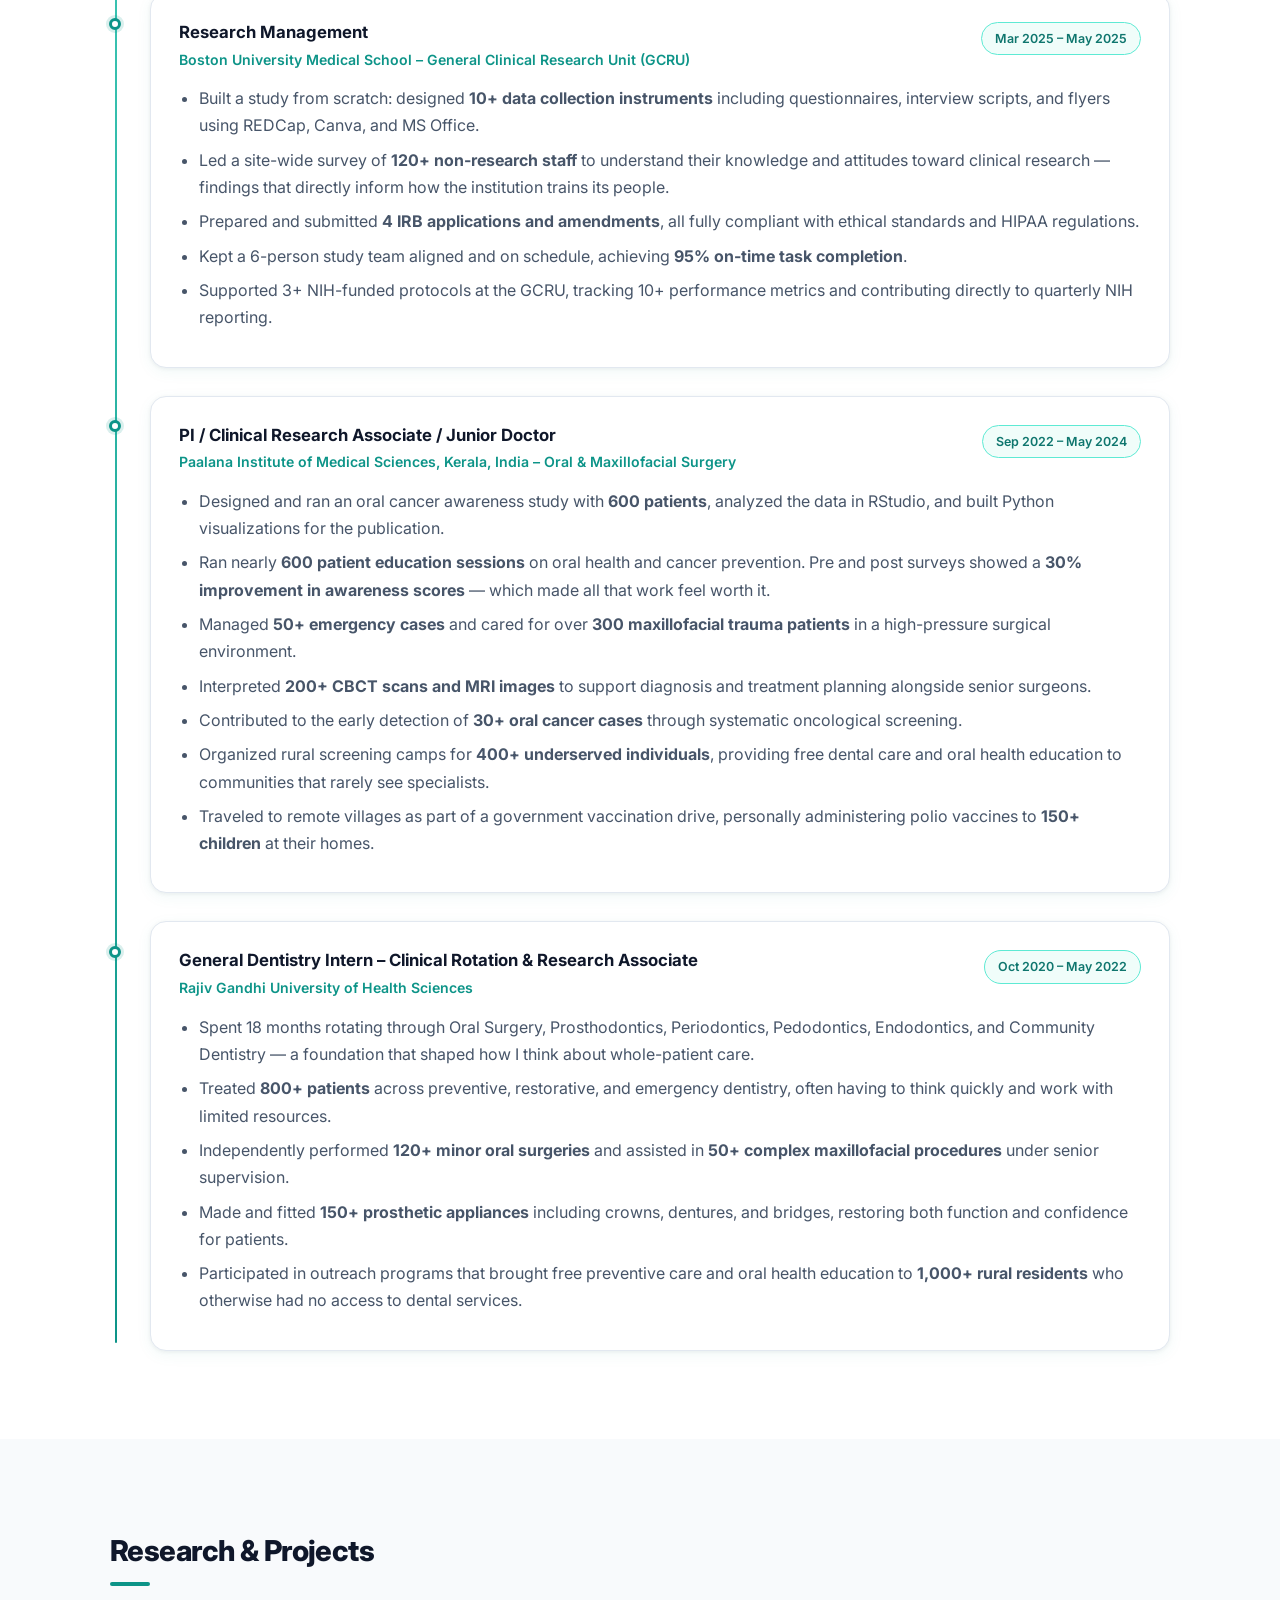
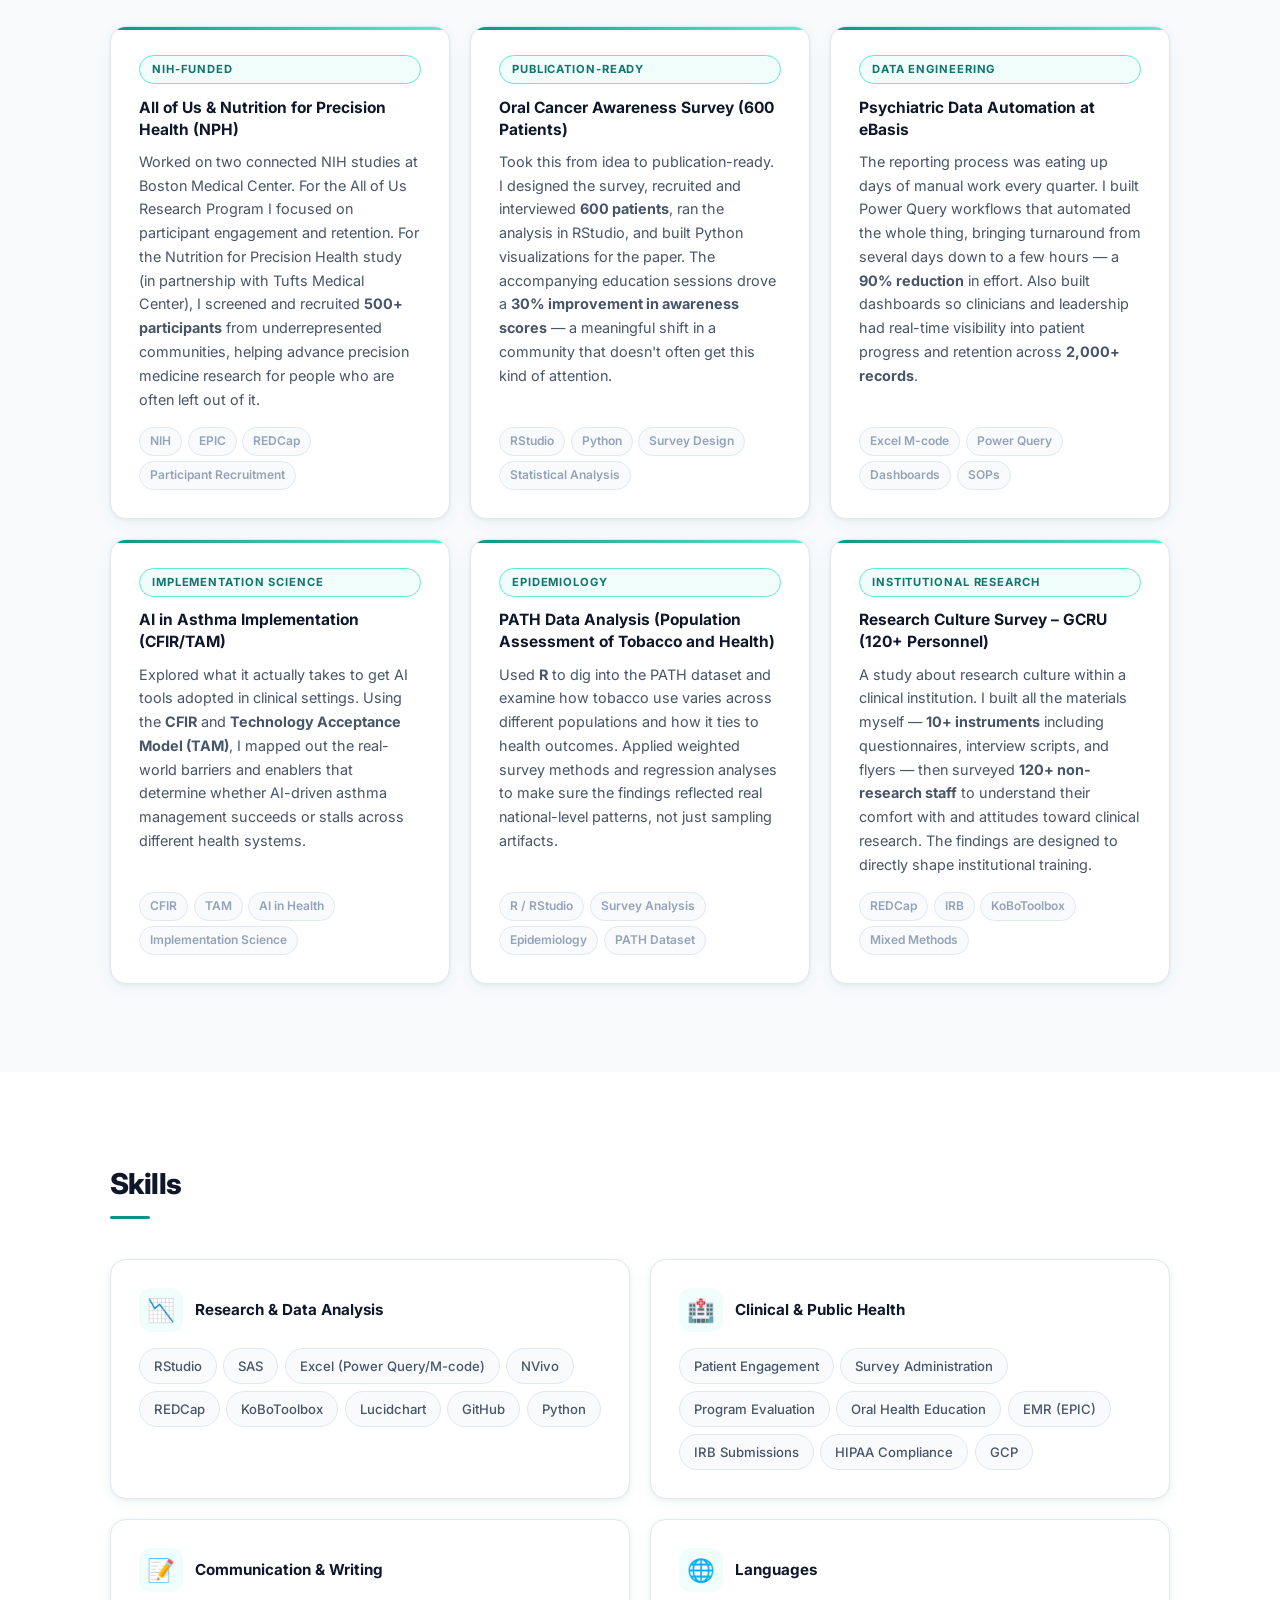
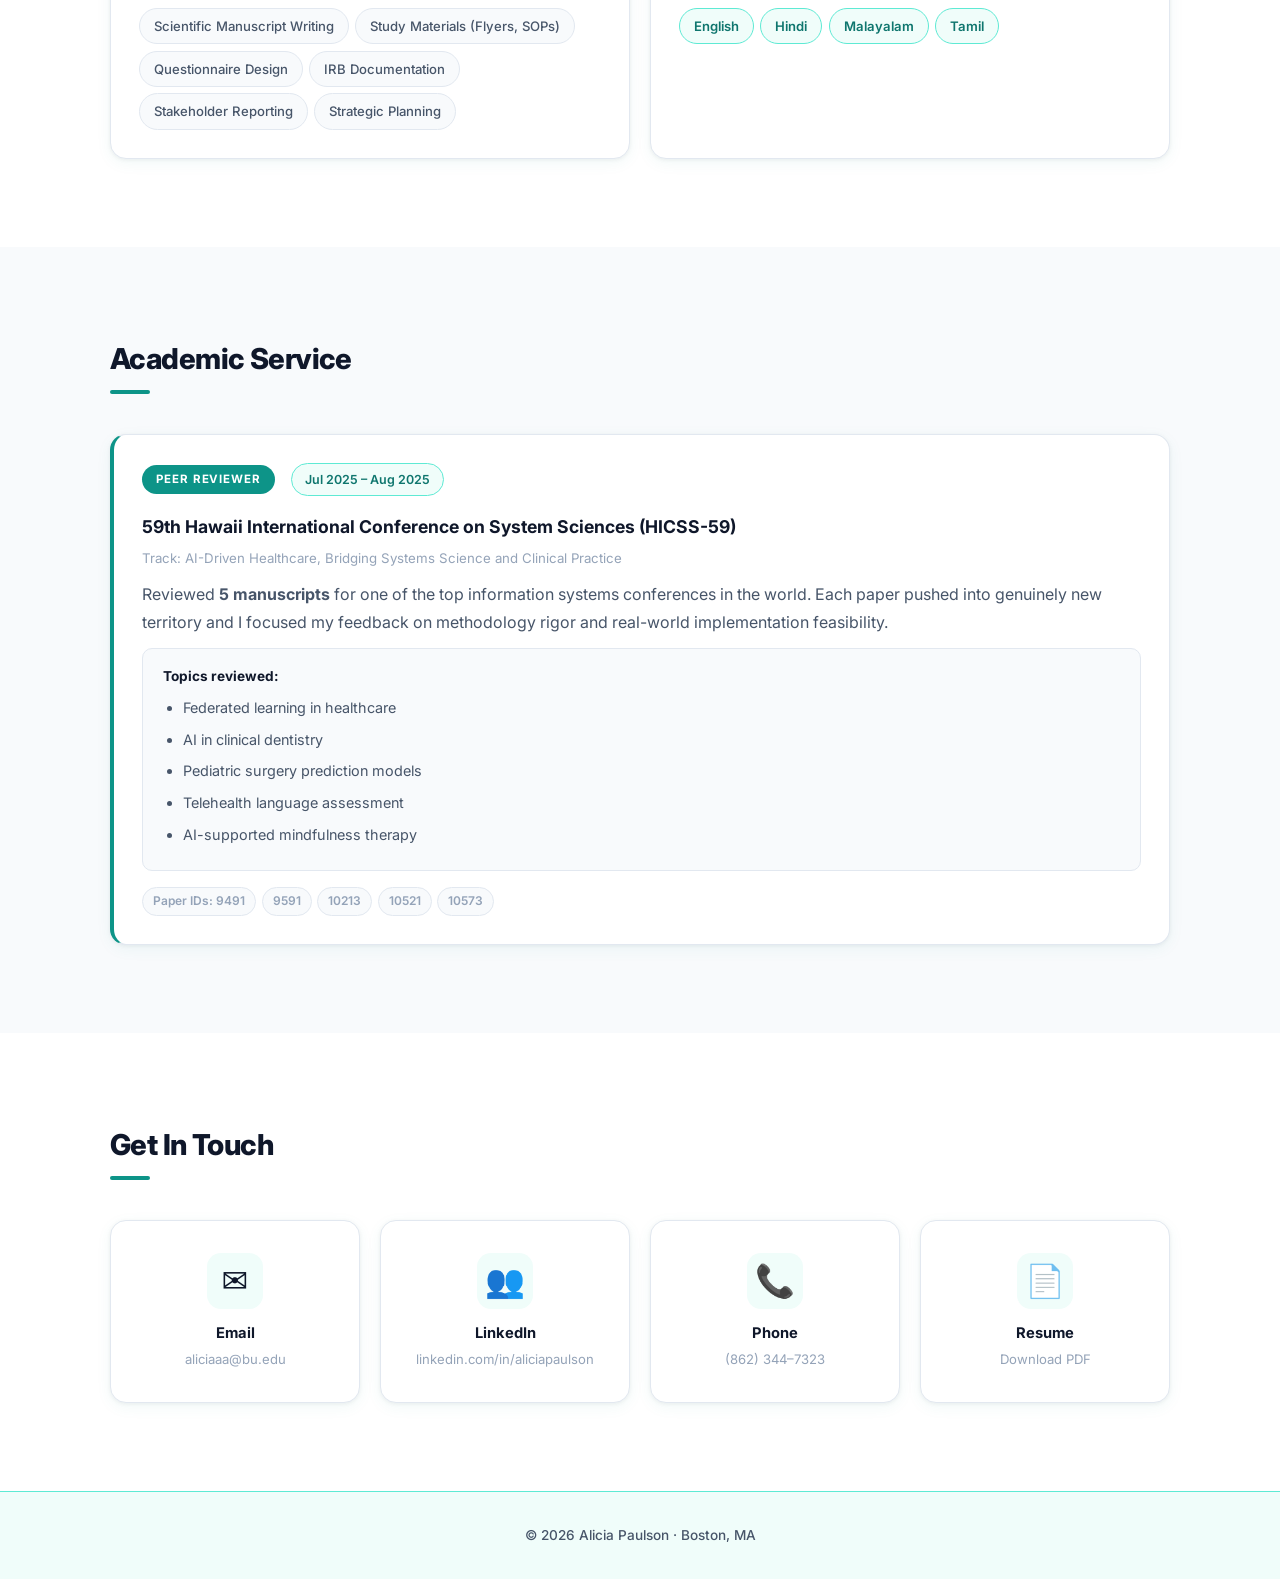
==== commit 2e5a4668: "Rewrite all text: warmer tone, remove em-dashes, more human voice throughout" ====
--- a/index.html
+++ b/index.html
@@ -34,7 +34,7 @@
     <div class="hero-text">
       <p class="hero-tag">Public Health Researcher &amp; Clinician</p>
       <h1>Alicia Paulson<span class="accent">, BDS MS</span></h1>
-      <p class="hero-sub">Bridging Clinical Care, Public Health &amp; Implementation Science</p>
+      <p class="hero-sub">Where clinical care meets research, meets real-world impact.</p>
       <p class="hero-location">&#x1F4CD; Boston, MA</p>
       <div class="hero-langs">
         <span>English</span><span>Hindi</span><span>Malayalam</span><span>Tamil</span>
@@ -53,9 +53,9 @@
     <div class="section-header"><h2 class="section-title">About Me</h2></div>
     <div class="about-grid">
       <div class="about-text card">
-        <p>I am a multilingual public health researcher with dual clinical training — a <strong>Bachelor of Dental Surgery (BDS)</strong> and a <strong>Master of Science in Public Health Research (Translational &amp; Implementation Science)</strong> from Boston University.</p>
-        <p>My work sits at the intersection of <strong>clinical practice</strong>, <strong>evidence-based research</strong>, and <strong>data-driven decision-making</strong>. I bring hands-on experience across NIH-funded studies, hospital coordination, surgical care, and healthcare data analytics.</p>
-        <p>I am passionate about translating research into real-world health improvements for underserved communities.</p>
+        <p>I'm a multilingual public health researcher trained both as a dentist and a public health scientist. I hold a <strong>Bachelor of Dental Surgery (BDS)</strong> and an <strong>MS in Public Health Research</strong> focused on Translational and Implementation Science from Boston University.</p>
+        <p>What drives me is the gap between what research finds and what actually reaches patients. I've worked across NIH-funded clinical studies, hospital coordination, surgical care, and healthcare data analytics — always asking how evidence can be more useful in the real world.</p>
+        <p>I care deeply about health equity and have spent much of my career working with underserved communities, from rural screening campaigns in India to diverse patient populations right here in Boston.</p>
       </div>
       <div class="about-edu card">
         <h3>Education</h3>
@@ -141,12 +141,12 @@
             <span class="tl-date">Dec 2025 – Present</span>
           </div>
           <ul>
-            <li>Coordinate interdisciplinary care among nurses, physicians, and ancillary services for post-operative and high-acuity surgical patients.</li>
-            <li>First point of contact for patients &amp; families across a fast-paced inpatient hospital setting.</li>
-            <li>Maintain accurate EMR records (EPIC) — admissions, transfers, discharge documentation, and order processing.</li>
-            <li>Triage urgent concerns and escalate medical emergencies; collaborate with charge nurse during rapid response and code events.</li>
-            <li>Manage unit communications (phones, paging physicians, lab coordination, consult services) to support timely clinical decision-making.</li>
-            <li>Ensure HIPAA compliance and patient confidentiality across all operations.</li>
+            <li>I work at the center of a busy surgical unit, keeping communication flowing between nurses, physicians, case managers, and support services so post-operative care never skips a beat.</li>
+            <li>Patients and families often come to me first. I make sure they feel heard, informed, and supported throughout their stay — in a fast-paced setting where that reassurance really matters.</li>
+            <li>Keep all records current in EPIC, covering admissions, transfers, discharges, and order processing.</li>
+            <li>Monitor patient status in real time, triage urgent issues, and loop in the clinical team when seconds matter.</li>
+            <li>Coordinate everything from OR transport to follow-up appointments, so care stays seamless from admission to discharge.</li>
+            <li>Uphold HIPAA standards and patient confidentiality in every interaction, every day.</li>
           </ul>
         </div>
       </div>
@@ -162,10 +162,10 @@
             <span class="tl-date">Aug 2025 – Feb 2026</span>
           </div>
           <ul>
-            <li><strong>Automated quarterly psychiatric data reports</strong> using Excel Power Query (M-code), reducing manual processing time by <strong>90%</strong> — from several days to a few hours.</li>
-            <li>Analyzed psychiatric outcomes and operational metrics for <strong>2,000+ patient records</strong>, generating actionable insights for clinicians and administrators.</li>
-            <li>Created dashboards and performance reports in Excel for key quality indicators (patient progress scores, clinician utilization, retention rates).</li>
-            <li>Documented process workflows and developed SOPs for data management — enhancing reproducibility for future reporting cycles.</li>
+            <li>Built Excel Power Query workflows that fully automated the quarterly psychiatric reporting process, cutting what used to take several days down to just a few hours — a <strong>90% reduction</strong> in manual effort.</li>
+            <li>Analyzed outcomes and operational data for <strong>2,000+ patient records</strong> and turned the findings into clear, actionable reports for clinical and leadership teams.</li>
+            <li>Designed dashboards tracking patient progress, clinician utilization, and retention rates so decision-makers always had a real-time view of what mattered.</li>
+            <li>Wrote up SOPs so the workflows I built could be picked up and repeated by anyone on the team.</li>
           </ul>
         </div>
       </div>
@@ -181,10 +181,10 @@
             <span class="tl-date">Oct 2024 – May 2025</span>
           </div>
           <ul>
-            <li>Engaged 10+ participants per day through telephonic &amp; in-person structured surveys; utilized EPIC for outreach and follow-up.</li>
-            <li>Supported NIH All of Us Research Program at Boston Medical Center — participant retention and engagement strategies.</li>
-            <li>Screened and recruited <strong>500+ participants</strong> from diverse populations for the NIH Nutrition for Precision Health (NPH) study in collaboration with Tufts Medical Center.</li>
-            <li>Administered informed consent and ensured data accuracy compliance with research protocols.</li>
+            <li>Connected with 10+ patients daily through structured phone and in-person surveys, using EPIC to manage outreach and follow-up across a large, diverse study population.</li>
+            <li>Helped keep participants engaged in the NIH All of Us Research Program at Boston Medical Center, an initiative focused on building one of the most diverse health datasets ever assembled.</li>
+            <li>Screened and recruited <strong>500+ participants</strong> from underrepresented communities for the Nutrition for Precision Health study, a joint initiative between Tufts Medical Center and Boston Medical Center.</li>
+            <li>Walked every participant through informed consent, making sure they truly understood what they were signing up for, then kept data collection clean and protocol-compliant throughout.</li>
           </ul>
         </div>
       </div>
@@ -200,11 +200,11 @@
             <span class="tl-date">Mar 2025 – May 2025</span>
           </div>
           <ul>
-            <li>Designed a research study end-to-end, creating <strong>10+ data collection tools</strong> (questionnaires, interview scripts, flyers) using REDCap, Canva, and MS Office.</li>
-            <li>Led a single-site survey of <strong>120+ non-research personnel</strong> on knowledge and attitudes toward clinical research.</li>
-            <li>Assisted in preparing and submitting <strong>4 IRB applications and amendments</strong> with <strong>100% compliance</strong>.</li>
-            <li>Coordinated a 6-member study team, achieving <strong>95% on-time task completion</strong>.</li>
-            <li>Supported 3+ NIH-funded study protocols, tracking 10+ key performance metrics for quarterly NIH reporting.</li>
+            <li>Built a study from scratch: designed <strong>10+ data collection instruments</strong> including questionnaires, interview scripts, and flyers using REDCap, Canva, and MS Office.</li>
+            <li>Led a site-wide survey of <strong>120+ non-research staff</strong> to understand their knowledge and attitudes toward clinical research — findings that directly inform how the institution trains its people.</li>
+            <li>Prepared and submitted <strong>4 IRB applications and amendments</strong>, all fully compliant with ethical standards and HIPAA regulations.</li>
+            <li>Kept a 6-person study team aligned and on schedule, achieving <strong>95% on-time task completion</strong>.</li>
+            <li>Supported 3+ NIH-funded protocols at the GCRU, tracking 10+ performance metrics and contributing directly to quarterly NIH reporting.</li>
           </ul>
         </div>
       </div>
@@ -220,13 +220,13 @@
             <span class="tl-date">Sep 2022 – May 2024</span>
           </div>
           <ul>
-            <li>Led, designed, and implemented an oral cancer awareness survey of <strong>600 patients</strong>; performed statistical analysis in RStudio with Python-generated figures for publication.</li>
-            <li>Conducted <strong>~600 patient education sessions</strong> on oral health and cancer prevention — achieving a <strong>30% improvement in awareness</strong> (pre/post surveys).</li>
-            <li>Managed <strong>50+ emergency cases</strong> and provided care to <strong>300+ maxillofacial trauma patients</strong>.</li>
-            <li>Interpreted <strong>200+ CBCT scans and MRI images</strong> for diagnostic decisions and treatment planning.</li>
-            <li>Identified <strong>30+ early-stage oral cancer cases</strong> through oncological screening.</li>
-            <li>Led large-scale oral cancer prevention campaigns screening <strong>~400 underserved individuals</strong> in rural communities.</li>
-            <li>Administered polio vaccines to <strong>150+ children</strong> as part of Indian government vaccination initiatives.</li>
+            <li>Designed and ran an oral cancer awareness study with <strong>600 patients</strong>, analyzed the data in RStudio, and built Python visualizations for the publication.</li>
+            <li>Ran nearly <strong>600 patient education sessions</strong> on oral health and cancer prevention. Pre and post surveys showed a <strong>30% improvement in awareness scores</strong> — which made all that work feel worth it.</li>
+            <li>Managed <strong>50+ emergency cases</strong> and cared for over <strong>300 maxillofacial trauma patients</strong> in a high-pressure surgical environment.</li>
+            <li>Interpreted <strong>200+ CBCT scans and MRI images</strong> to support diagnosis and treatment planning alongside senior surgeons.</li>
+            <li>Contributed to the early detection of <strong>30+ oral cancer cases</strong> through systematic oncological screening.</li>
+            <li>Organized rural screening camps for <strong>400+ underserved individuals</strong>, providing free dental care and oral health education to communities that rarely see specialists.</li>
+            <li>Traveled to remote villages as part of a government vaccination drive, personally administering polio vaccines to <strong>150+ children</strong> at their homes.</li>
           </ul>
         </div>
       </div>
@@ -242,11 +242,11 @@
             <span class="tl-date">Oct 2020 – May 2022</span>
           </div>
           <ul>
-            <li>Completed an 18-month rotating internship across Oral Surgery, Prosthodontics, Periodontics, Pedodontics, Endodontics, and Community Dentistry.</li>
-            <li>Provided comprehensive dental care to <strong>800+ patients</strong>, including preventive, restorative, and emergency treatments.</li>
-            <li>Performed <strong>120+ minor oral surgeries</strong> and assisted in <strong>50+ major maxillofacial procedures</strong>.</li>
-            <li>Fabricated and delivered <strong>150+ prosthetic appliances</strong> (crowns, dentures, bridges).</li>
-            <li>Delivered oral health education and preventive services to <strong>1,000+ underserved individuals</strong> in rural areas.</li>
+            <li>Spent 18 months rotating through Oral Surgery, Prosthodontics, Periodontics, Pedodontics, Endodontics, and Community Dentistry — a foundation that shaped how I think about whole-patient care.</li>
+            <li>Treated <strong>800+ patients</strong> across preventive, restorative, and emergency dentistry, often having to think quickly and work with limited resources.</li>
+            <li>Independently performed <strong>120+ minor oral surgeries</strong> and assisted in <strong>50+ complex maxillofacial procedures</strong> under senior supervision.</li>
+            <li>Made and fitted <strong>150+ prosthetic appliances</strong> including crowns, dentures, and bridges, restoring both function and confidence for patients.</li>
+            <li>Participated in outreach programs that brought free preventive care and oral health education to <strong>1,000+ rural residents</strong> who otherwise had no access to dental services.</li>
           </ul>
         </div>
       </div>
@@ -264,7 +264,7 @@
       <div class="project-card card">
         <div class="project-tag">NIH-Funded</div>
         <h3>All of Us &amp; Nutrition for Precision Health (NPH)</h3>
-        <p>Supported NIH All of Us Research Program at Boston Medical Center. Screened and recruited <strong>500+ participants</strong> from diverse populations for the Nutrition for Precision Health study — a joint effort between Tufts Medical Center and Boston Medical Center — contributing to precision medicine advancement.</p>
+        <p>Worked on two connected NIH studies at Boston Medical Center. For the All of Us Research Program I focused on participant engagement and retention. For the Nutrition for Precision Health study (in partnership with Tufts Medical Center), I screened and recruited <strong>500+ participants</strong> from underrepresented communities, helping advance precision medicine research for people who are often left out of it.</p>
         <div class="project-tags">
           <span>NIH</span><span>EPIC</span><span>REDCap</span><span>Participant Recruitment</span>
         </div>
@@ -273,7 +273,7 @@
       <div class="project-card card">
         <div class="project-tag">Publication-Ready</div>
         <h3>Oral Cancer Awareness Survey (600 Patients)</h3>
-        <p>Designed and led a survey of <strong>600 patients</strong> to analyze oral cancer awareness. Performed statistical analysis in <strong>RStudio</strong> and created Python-generated figures for publication. Achieved a <strong>30% improvement in awareness scores</strong> through 600+ education sessions.</p>
+        <p>Took this from idea to publication-ready. I designed the survey, recruited and interviewed <strong>600 patients</strong>, ran the analysis in RStudio, and built Python visualizations for the paper. The accompanying education sessions drove a <strong>30% improvement in awareness scores</strong> — a meaningful shift in a community that doesn't often get this kind of attention.</p>
         <div class="project-tags">
           <span>RStudio</span><span>Python</span><span>Survey Design</span><span>Statistical Analysis</span>
         </div>
@@ -281,8 +281,8 @@
 
       <div class="project-card card">
         <div class="project-tag">Data Engineering</div>
-        <h3>Psychiatric Data Automation – eBasis</h3>
-        <p>Developed Excel Power Query (M-code) workflows to automate quarterly psychiatric data reports for <strong>2,000+ patient records</strong>. Reduced manual processing time by <strong>90%</strong>. Created dashboards improving visibility of patient progress scores, clinician utilization, and retention rates.</p>
+        <h3>Psychiatric Data Automation at eBasis</h3>
+        <p>The reporting process was eating up days of manual work every quarter. I built Power Query workflows that automated the whole thing, bringing turnaround from several days down to a few hours — a <strong>90% reduction</strong> in effort. Also built dashboards so clinicians and leadership had real-time visibility into patient progress and retention across <strong>2,000+ records</strong>.</p>
         <div class="project-tags">
           <span>Excel M-code</span><span>Power Query</span><span>Dashboards</span><span>SOPs</span>
         </div>
@@ -291,7 +291,7 @@
       <div class="project-card card">
         <div class="project-tag">Implementation Science</div>
         <h3>AI in Asthma Implementation (CFIR/TAM)</h3>
-        <p>Applied theoretical frameworks including the <strong>Consolidated Framework for Implementation Research (CFIR)</strong> and <strong>Technology Acceptance Model (TAM)</strong> to evaluate AI-driven asthma management implementation strategies, analyzing barriers and facilitators across health systems.</p>
+        <p>Explored what it actually takes to get AI tools adopted in clinical settings. Using the <strong>CFIR</strong> and <strong>Technology Acceptance Model (TAM)</strong>, I mapped out the real-world barriers and enablers that determine whether AI-driven asthma management succeeds or stalls across different health systems.</p>
         <div class="project-tags">
           <span>CFIR</span><span>TAM</span><span>AI in Health</span><span>Implementation Science</span>
         </div>
@@ -300,7 +300,7 @@
       <div class="project-card card">
         <div class="project-tag">Epidemiology</div>
         <h3>PATH Data Analysis (Population Assessment of Tobacco and Health)</h3>
-        <p>Conducted quantitative analysis of the PATH dataset using <strong>R</strong> to examine tobacco use patterns and health outcomes. Applied complex survey methods and regression analyses to generate population-level insights.</p>
+        <p>Used <strong>R</strong> to dig into the PATH dataset and examine how tobacco use varies across different populations and how it ties to health outcomes. Applied weighted survey methods and regression analyses to make sure the findings reflected real national-level patterns, not just sampling artifacts.</p>
         <div class="project-tags">
           <span>R / RStudio</span><span>Survey Analysis</span><span>Epidemiology</span><span>PATH Dataset</span>
         </div>
@@ -309,7 +309,7 @@
       <div class="project-card card">
         <div class="project-tag">Institutional Research</div>
         <h3>Research Culture Survey – GCRU (120+ Personnel)</h3>
-        <p>Designed a single-site study from inception to execution — created <strong>10+ data collection tools</strong> using REDCap, Canva, and MS Office. Surveyed <strong>120+ non-research personnel</strong> on attitudes toward clinical research to inform institutional training needs.</p>
+        <p>A study about research culture within a clinical institution. I built all the materials myself — <strong>10+ instruments</strong> including questionnaires, interview scripts, and flyers — then surveyed <strong>120+ non-research staff</strong> to understand their comfort with and attitudes toward clinical research. The findings are designed to directly shape institutional training.</p>
         <div class="project-tags">
           <span>REDCap</span><span>IRB</span><span>KoBoToolbox</span><span>Mixed Methods</span>
         </div>
@@ -381,8 +381,8 @@
         <span class="tl-date">Jul 2025 – Aug 2025</span>
       </div>
       <h3>59th Hawaii International Conference on System Sciences (HICSS-59)</h3>
-      <p class="subtle">Track: AI-Driven Healthcare — Bridging Systems Science and Clinical Practice</p>
-      <p>Reviewed <strong>5+ manuscripts</strong> on cutting-edge AI in healthcare topics, providing critical feedback on methodology and implementation science approaches.</p>
+      <p class="subtle">Track: AI-Driven Healthcare, Bridging Systems Science and Clinical Practice</p>
+      <p>Reviewed <strong>5 manuscripts</strong> for one of the top information systems conferences in the world. Each paper pushed into genuinely new territory and I focused my feedback on methodology rigor and real-world implementation feasibility.</p>
       <div class="reviewed-topics">
         <strong>Topics reviewed:</strong>
         <ul>
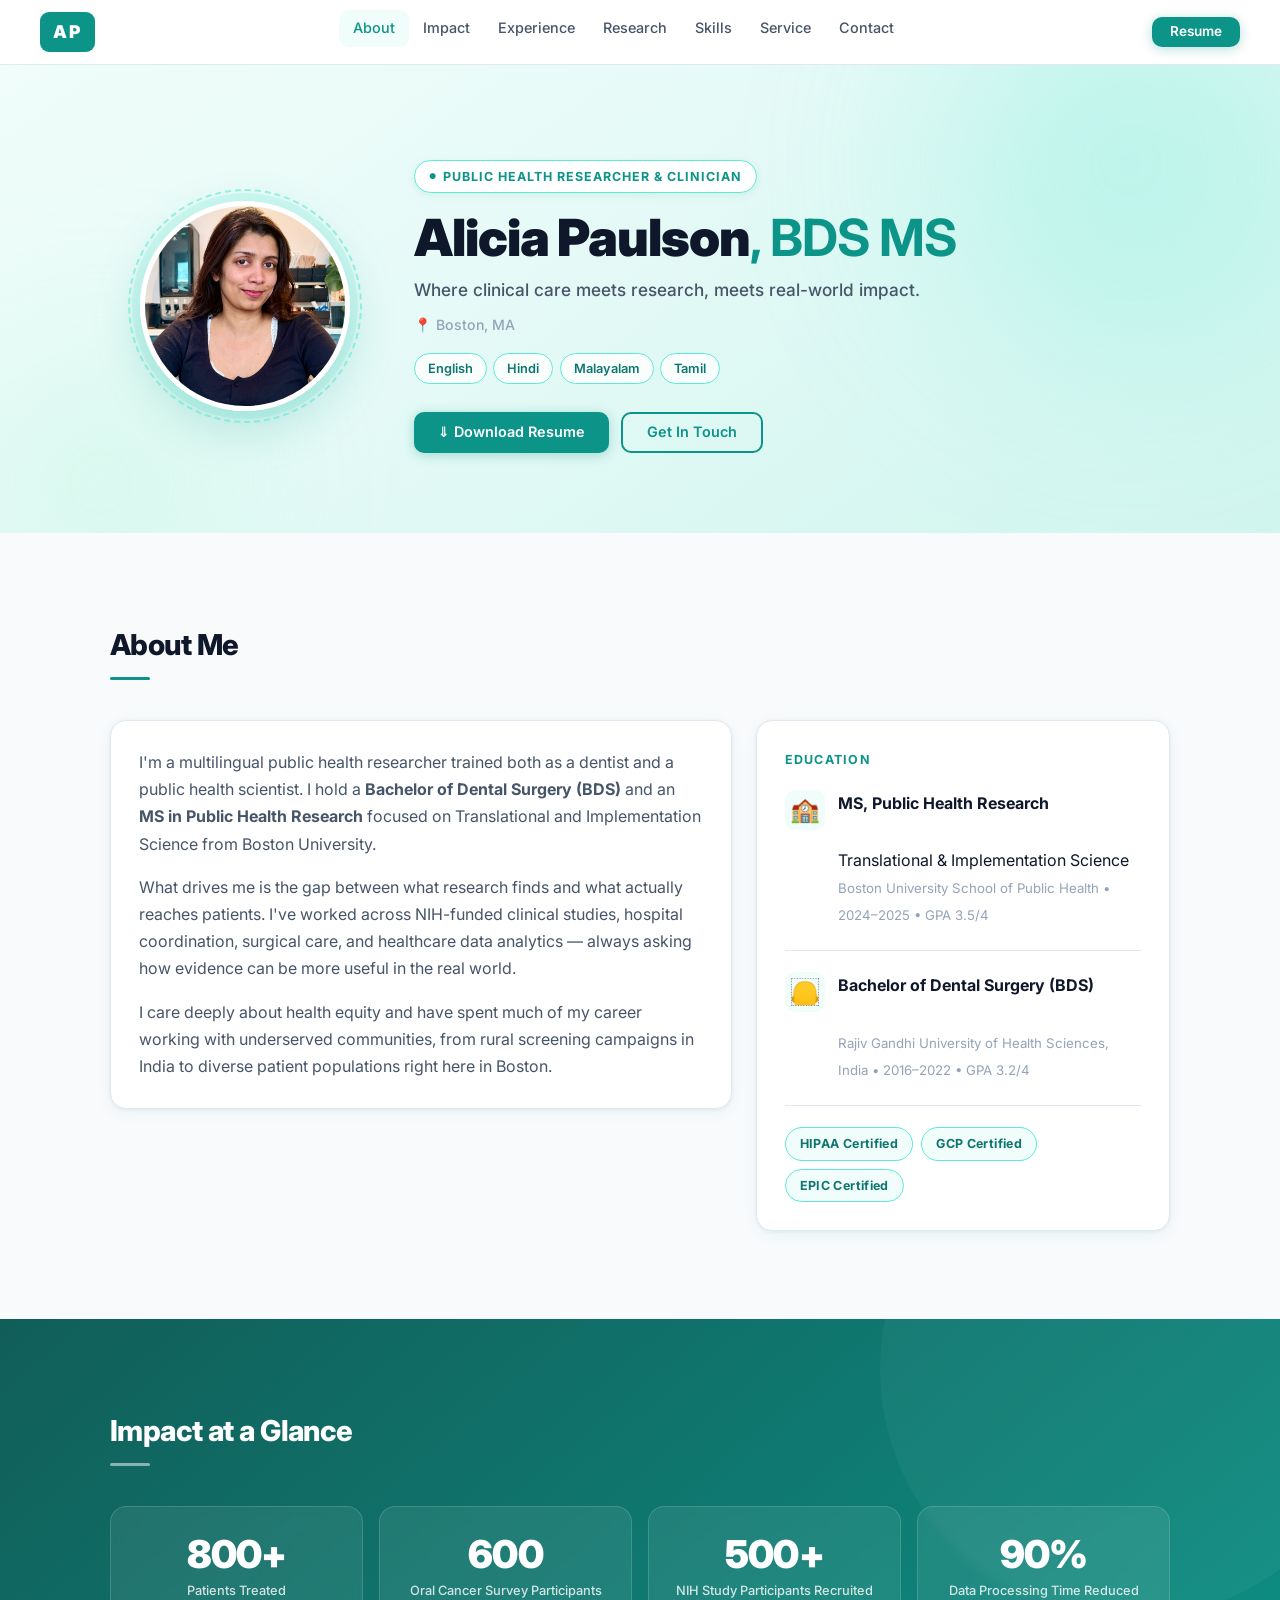
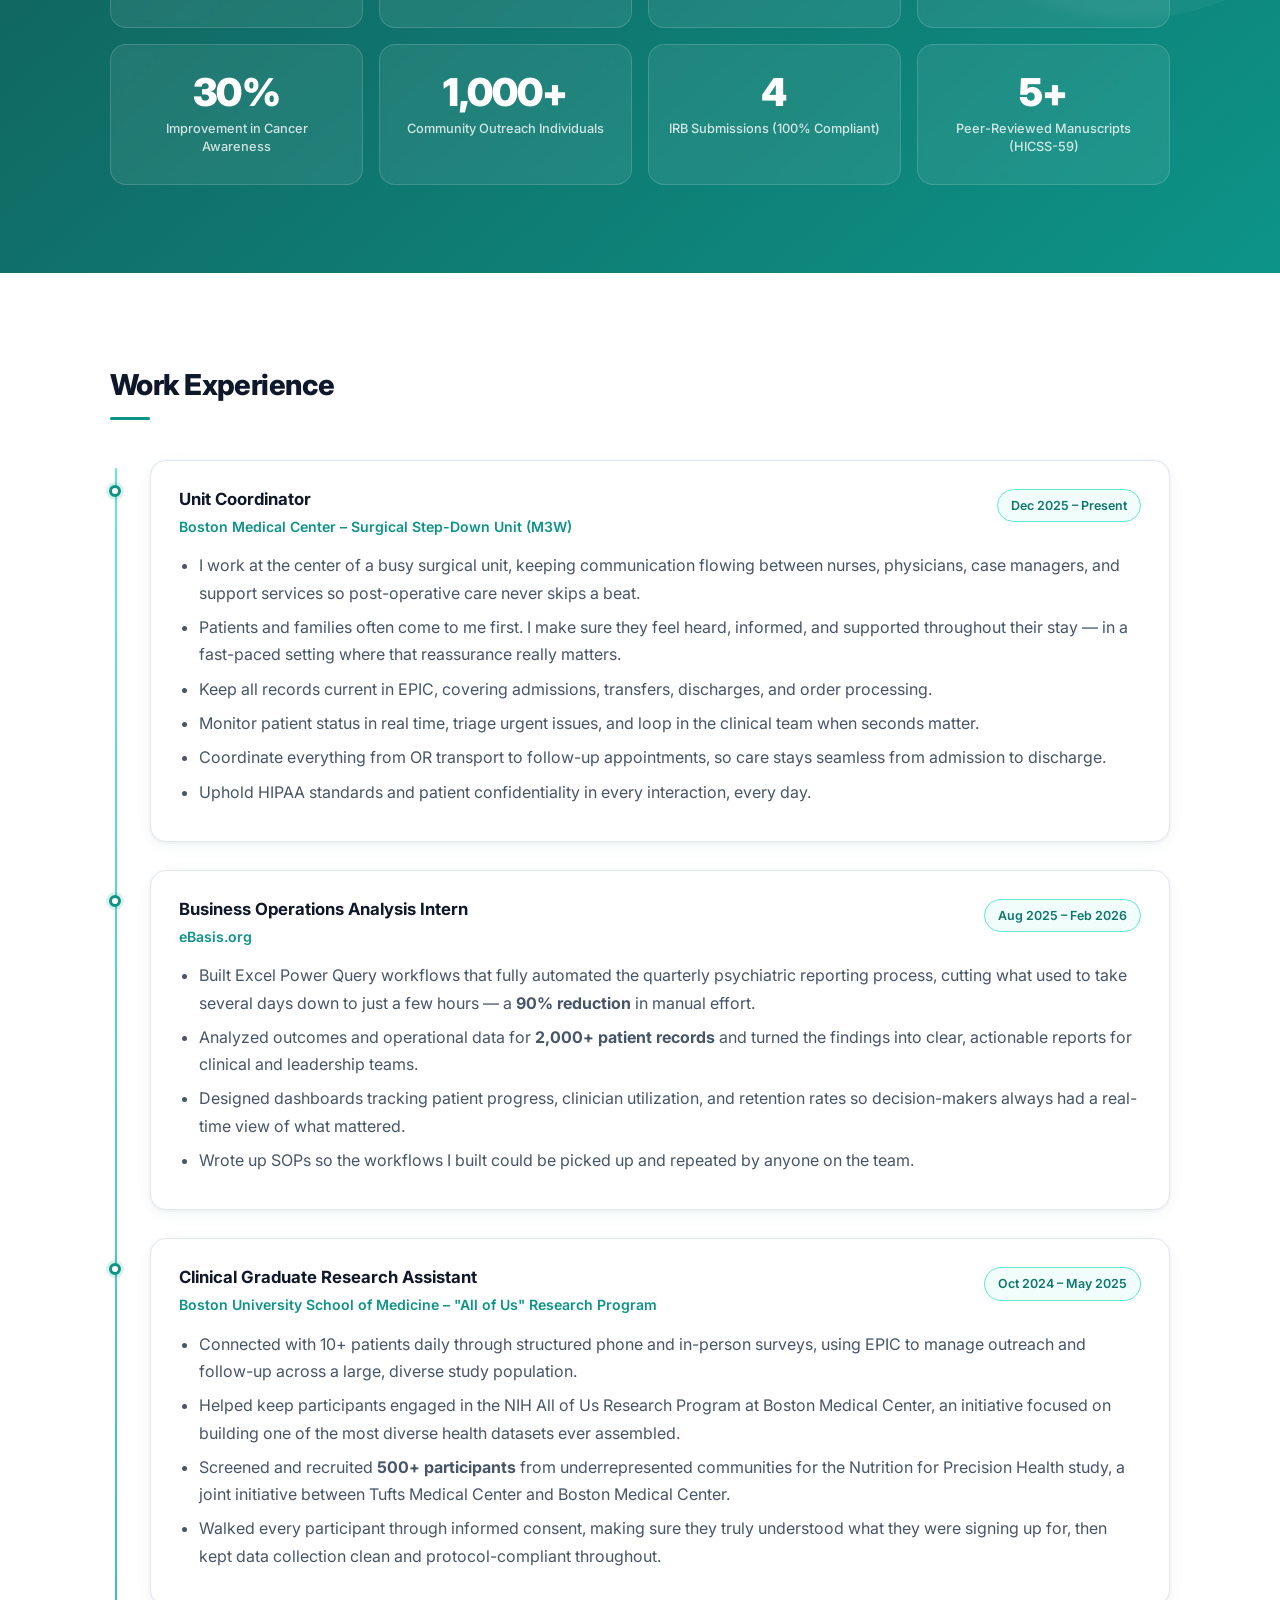
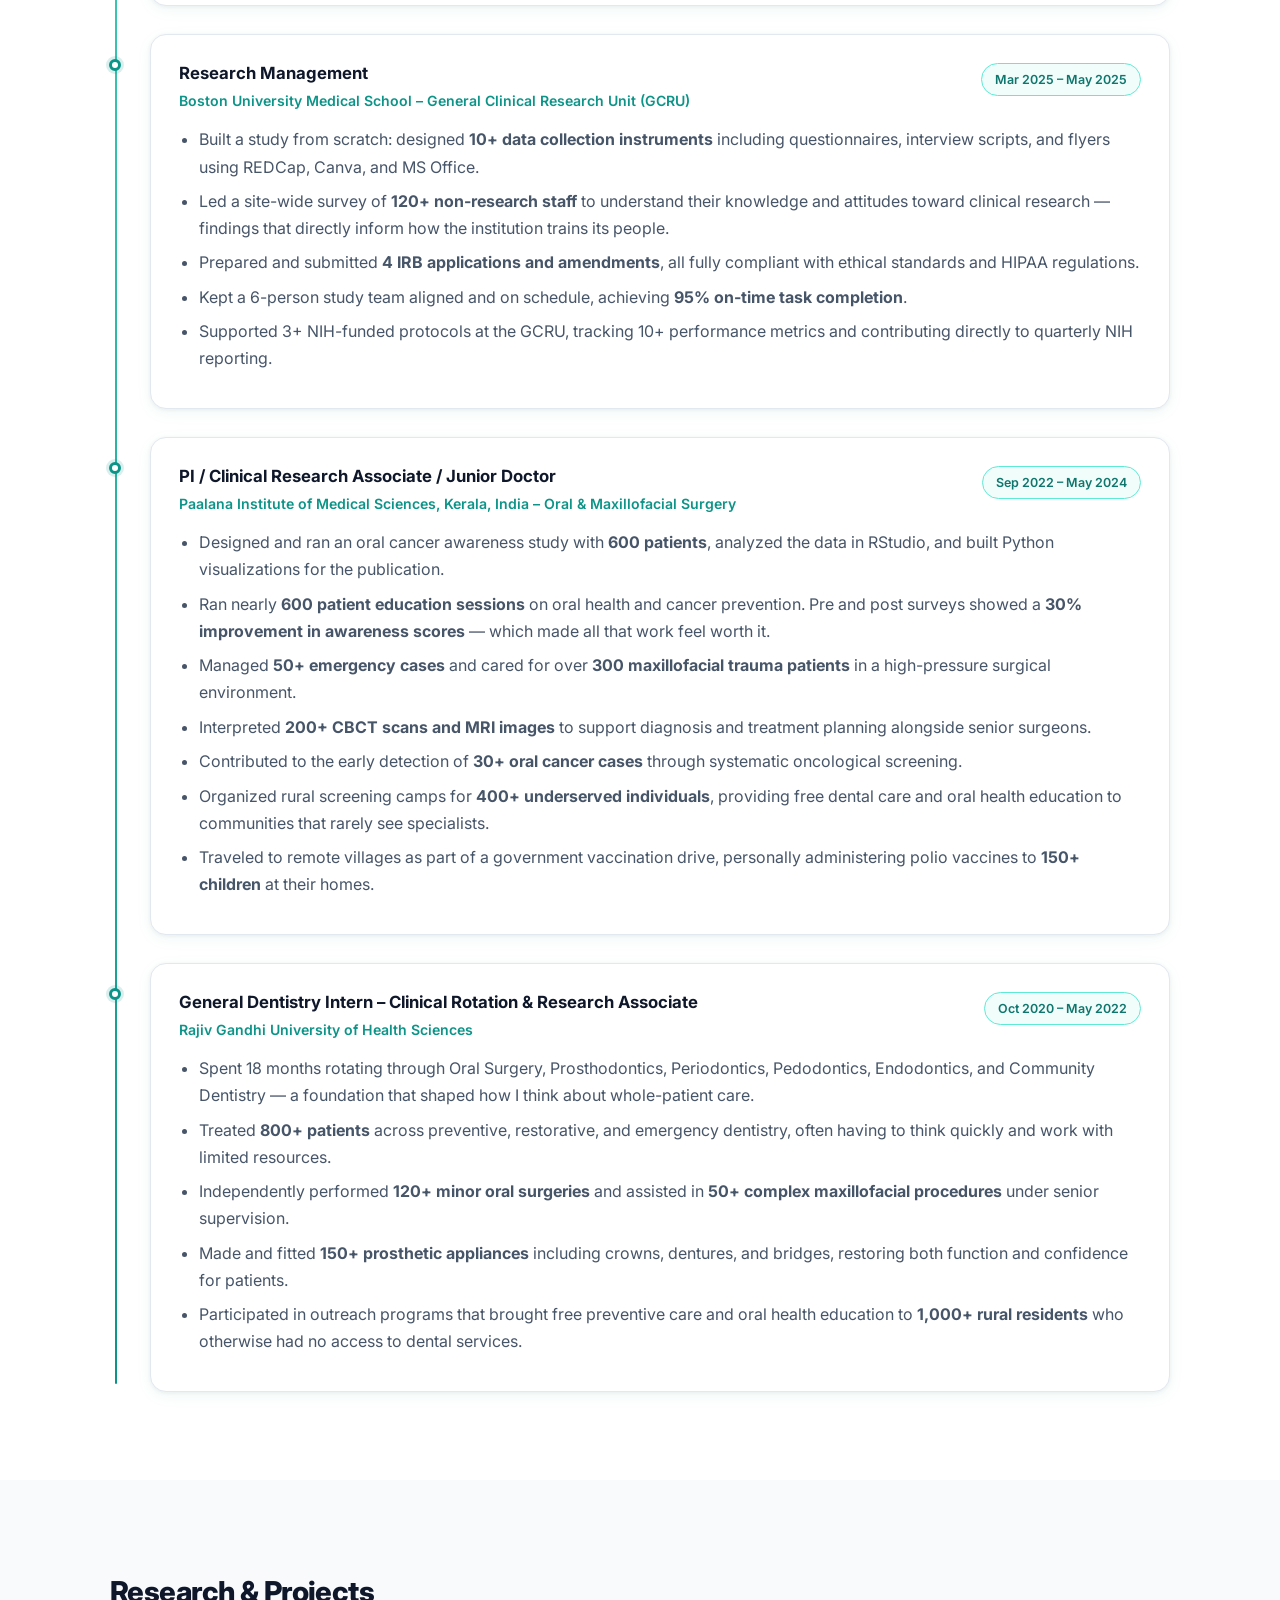
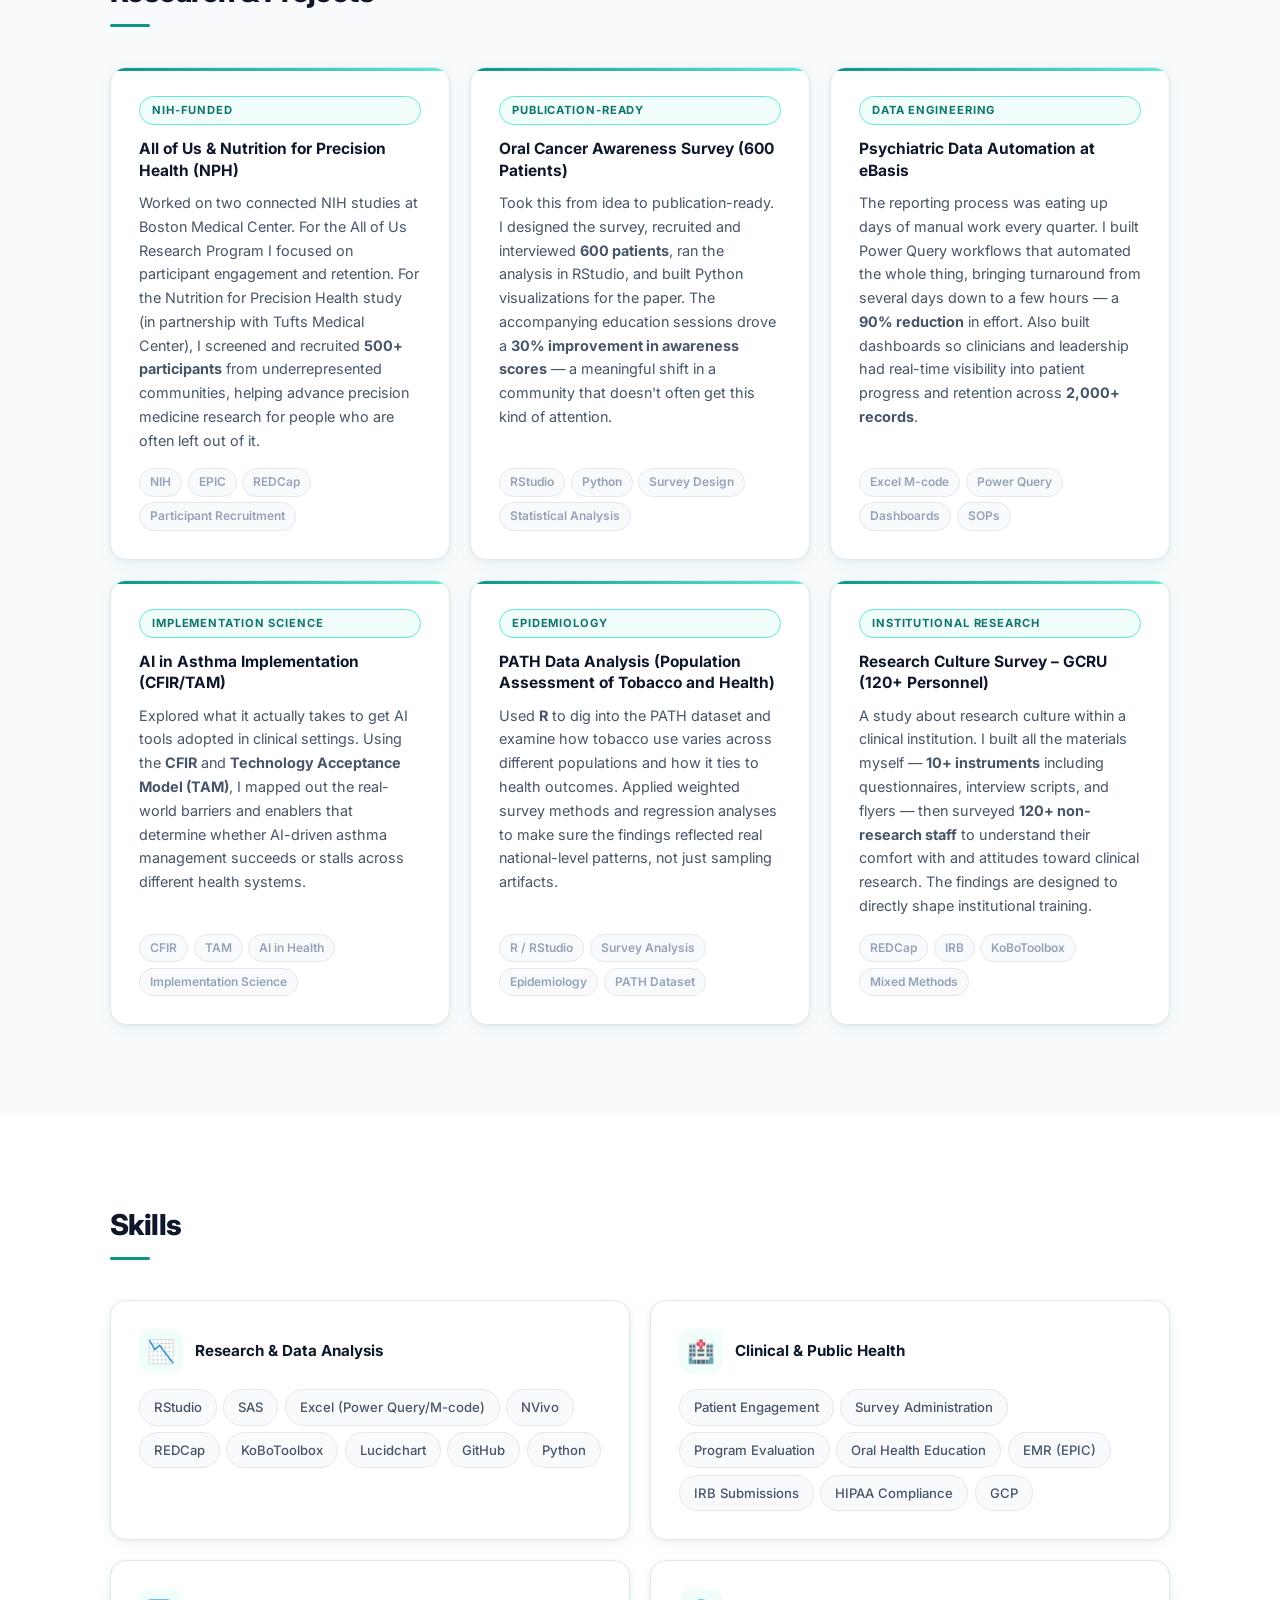
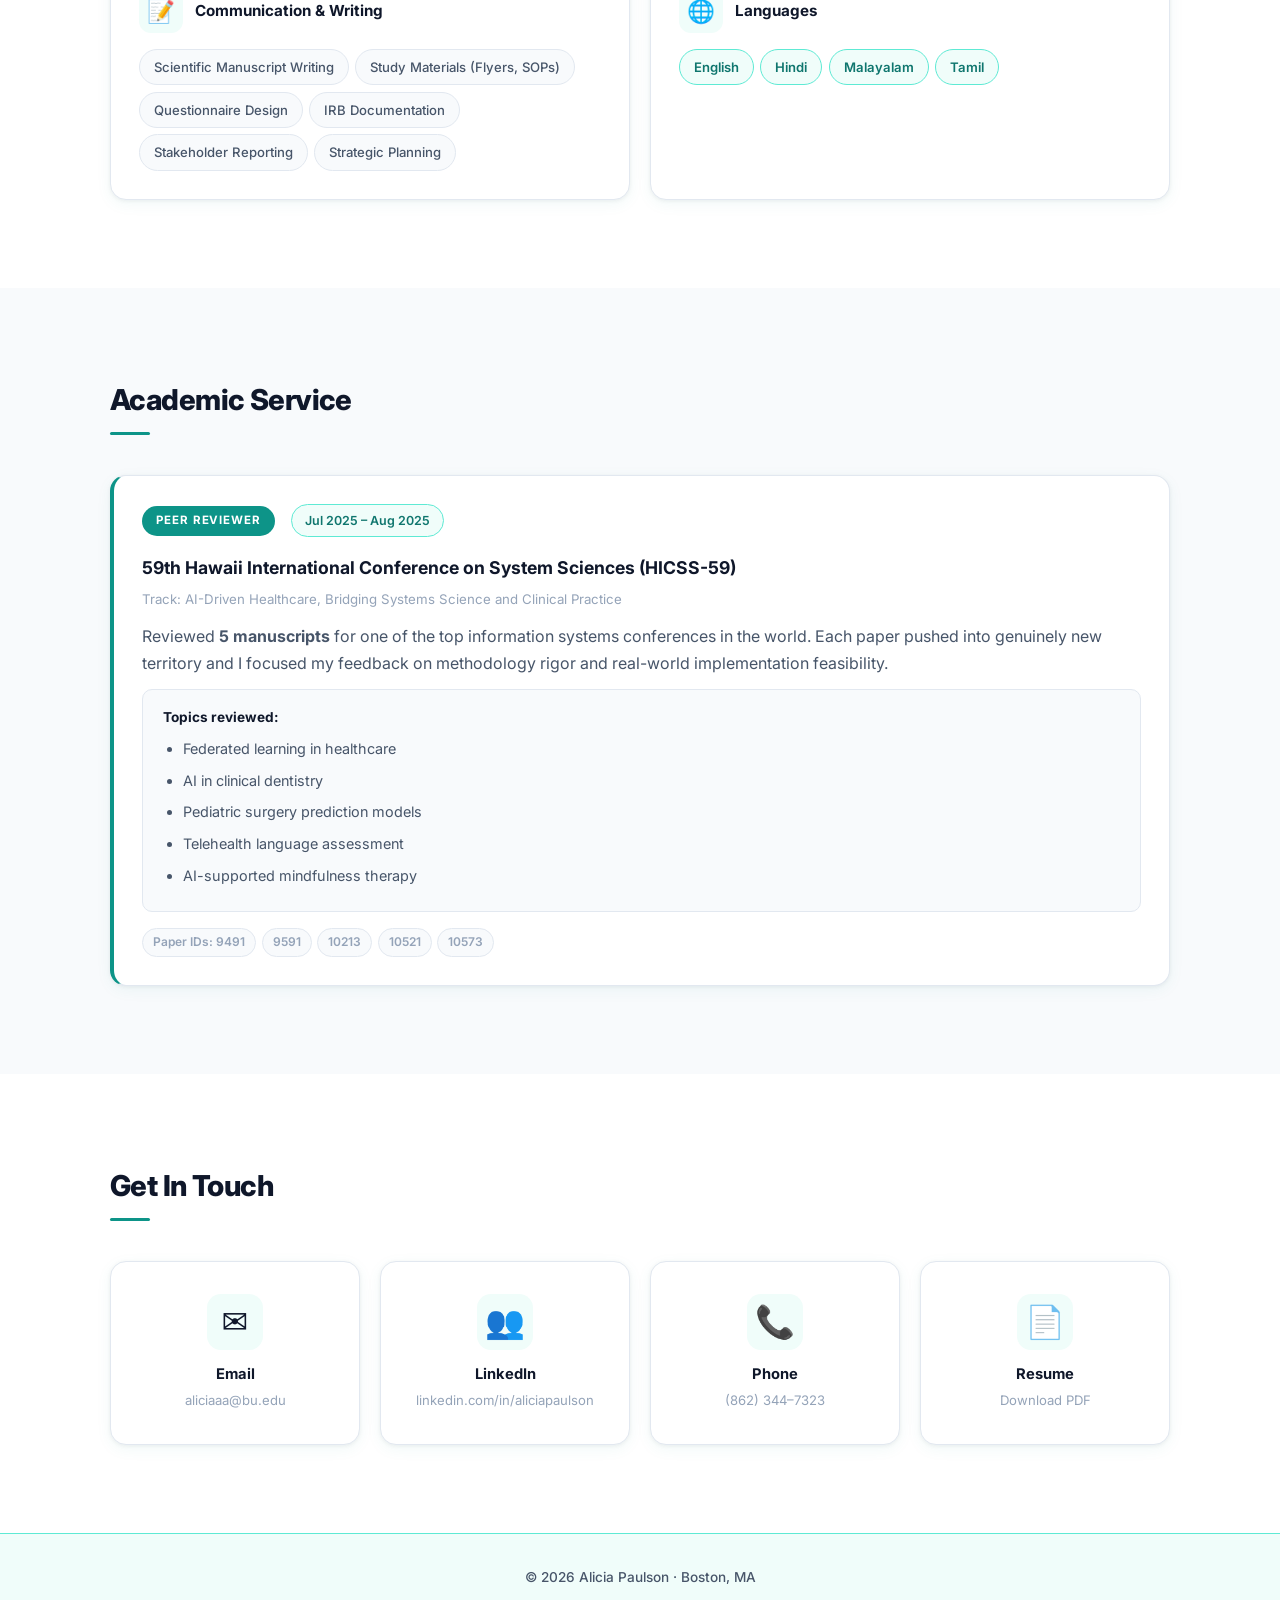
==== commit 1c3214e5: "Add EPIC certification badge" ====
--- a/index.html
+++ b/index.html
@@ -77,6 +77,7 @@
         <div class="cert-badges">
           <span class="badge">HIPAA Certified</span>
           <span class="badge">GCP Certified</span>
+          <span class="badge">EPIC Certified</span>
         </div>
       </div>
     </div>
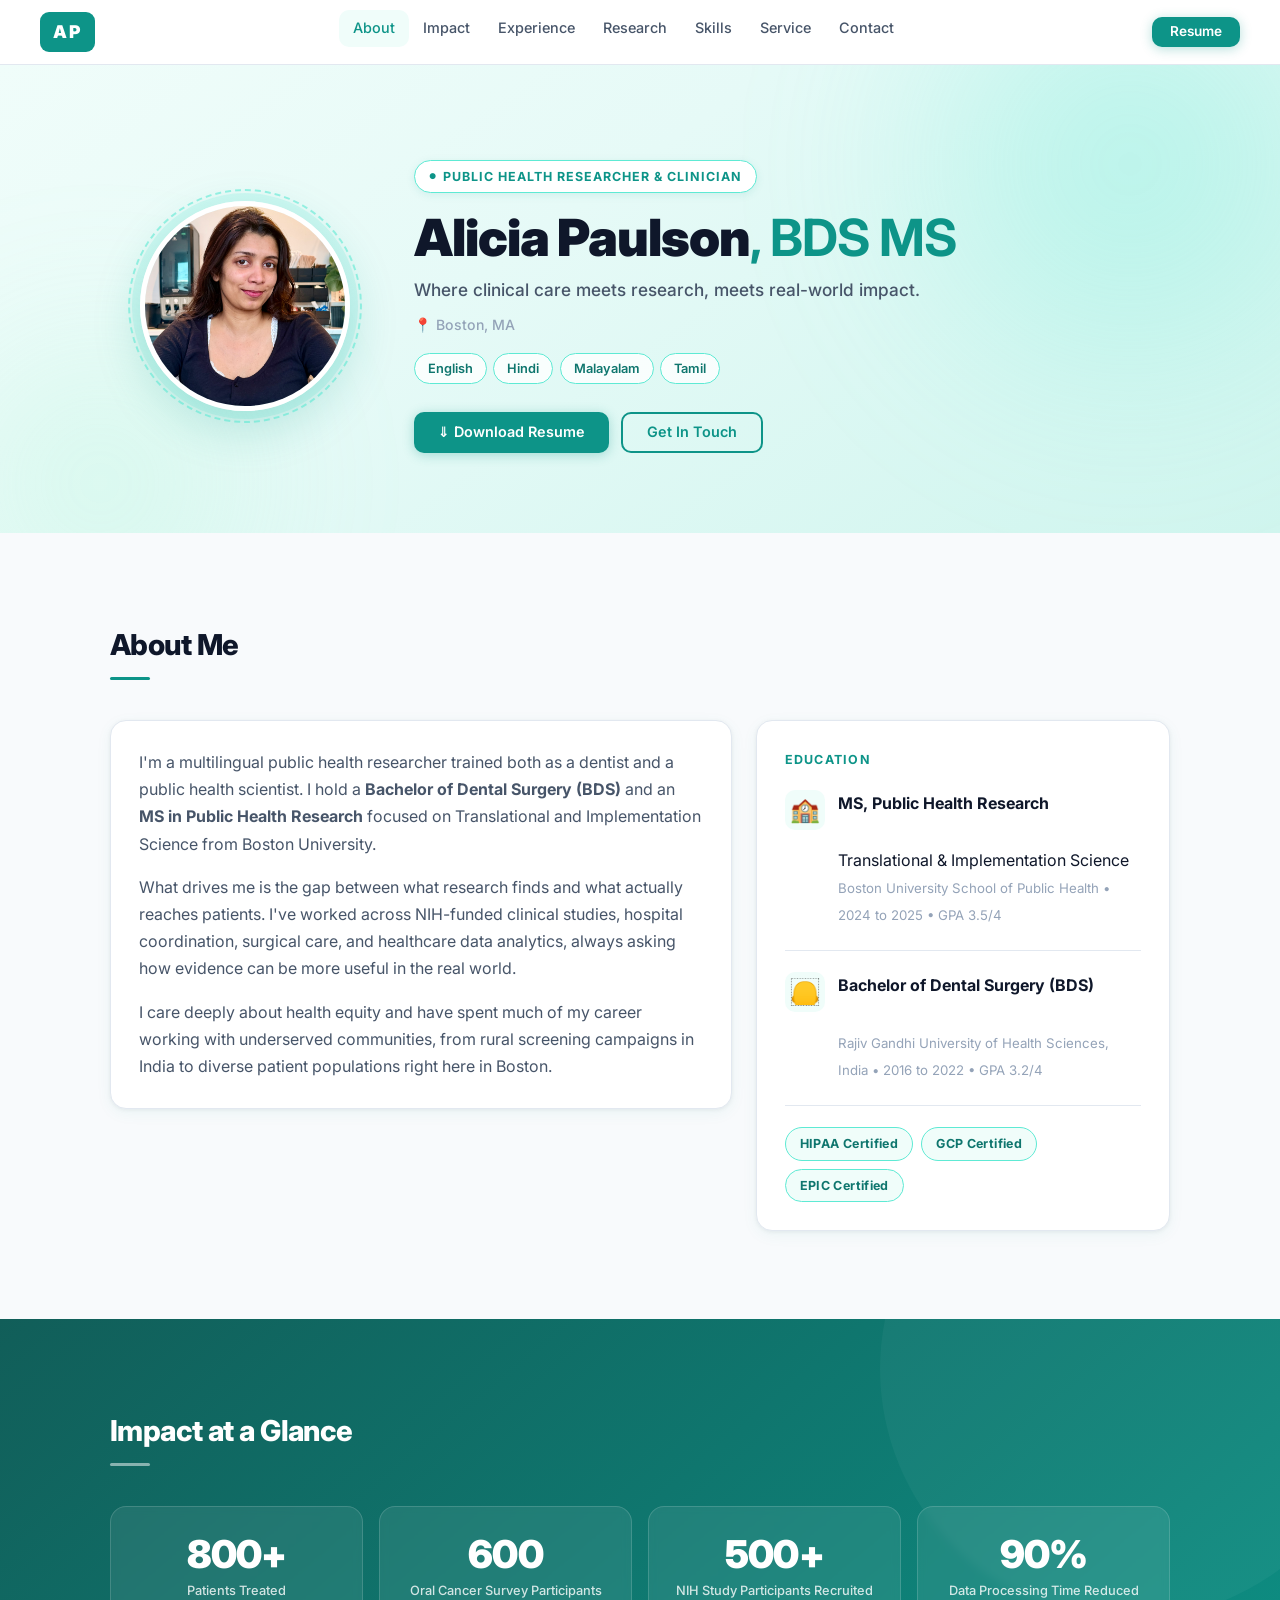
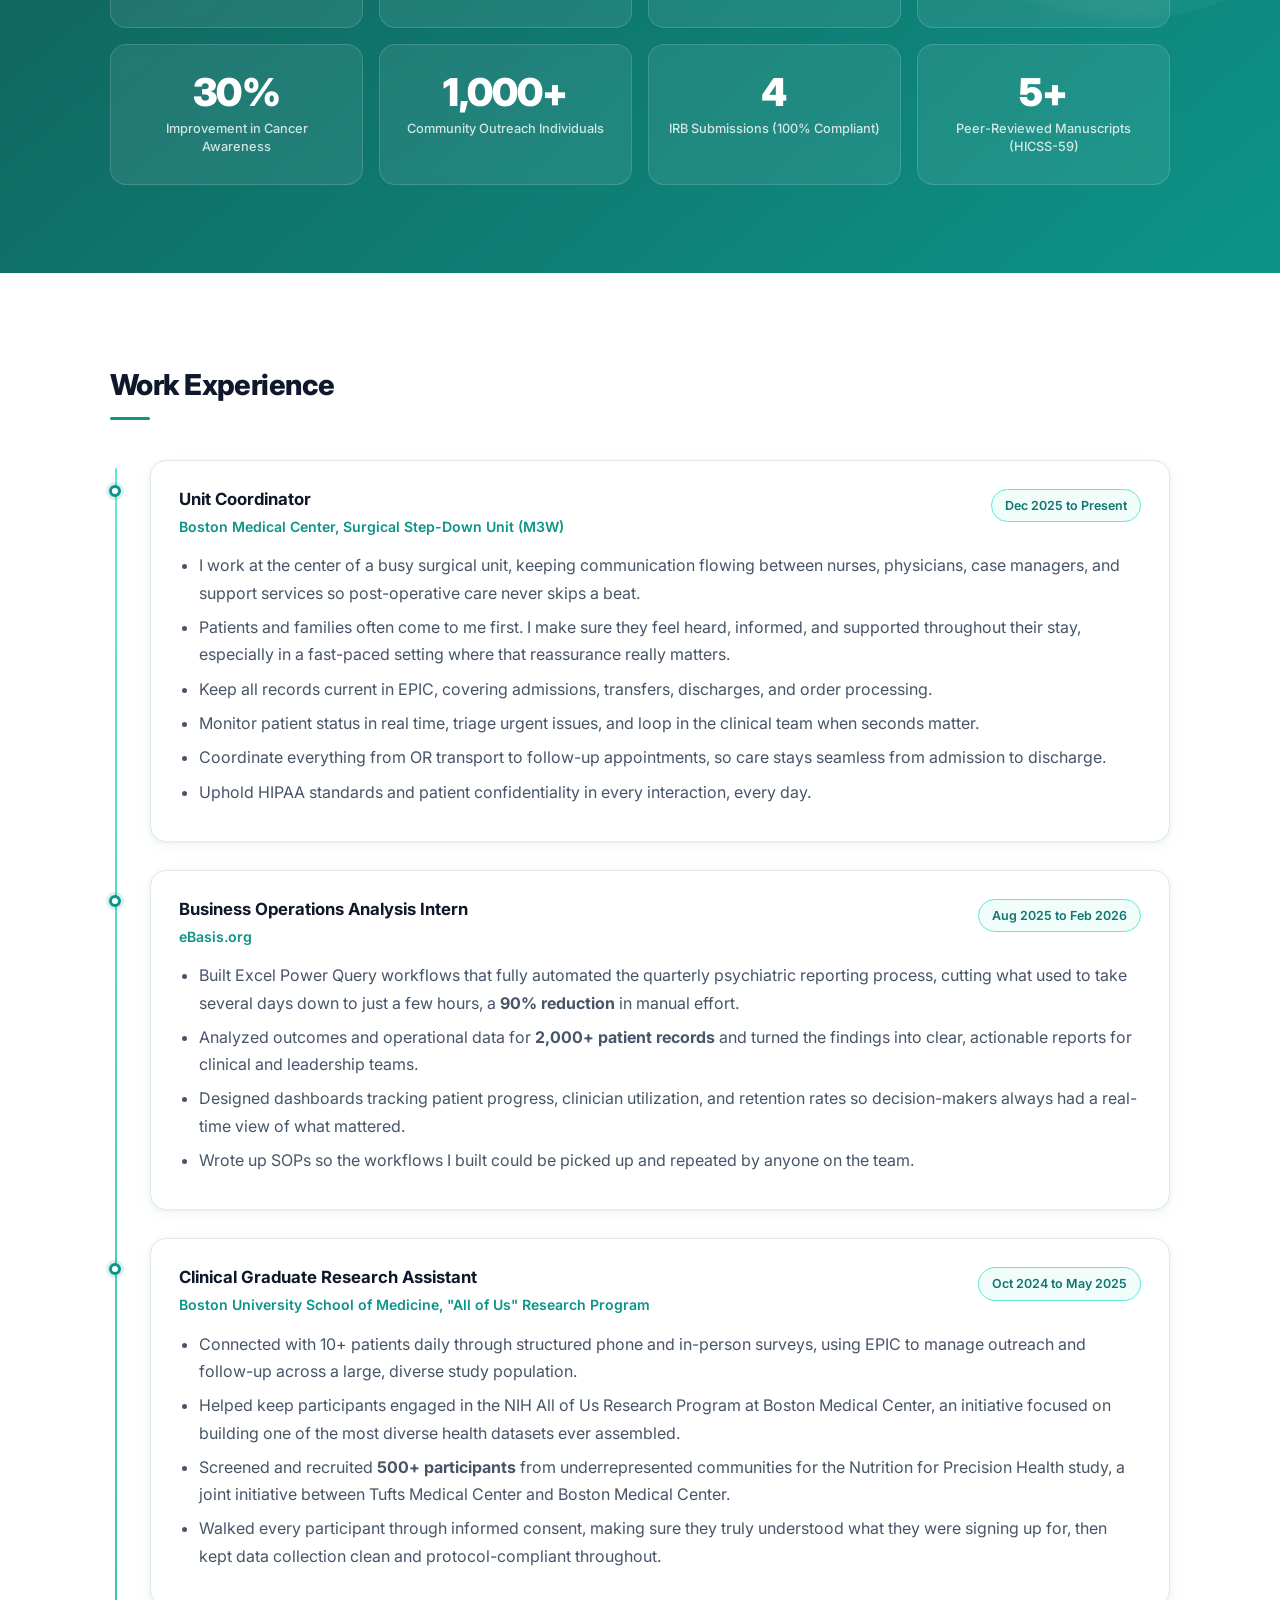
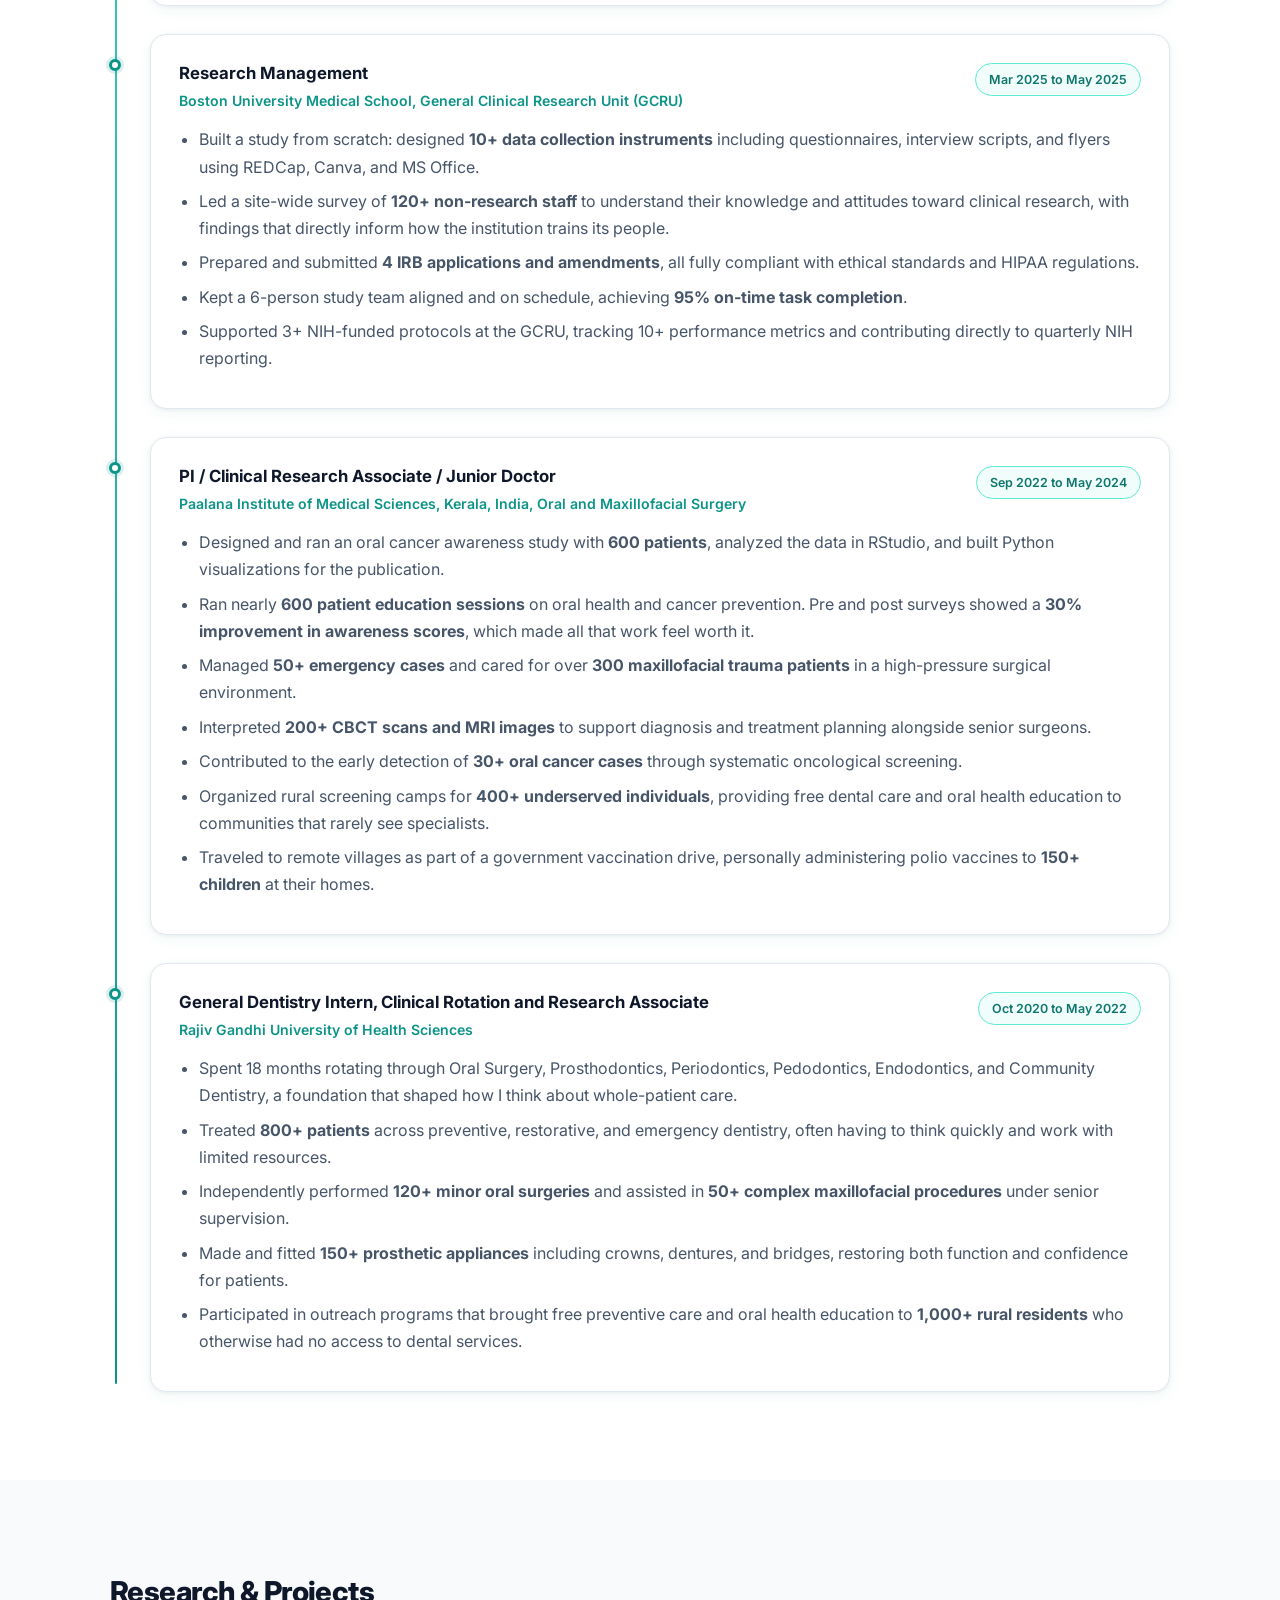
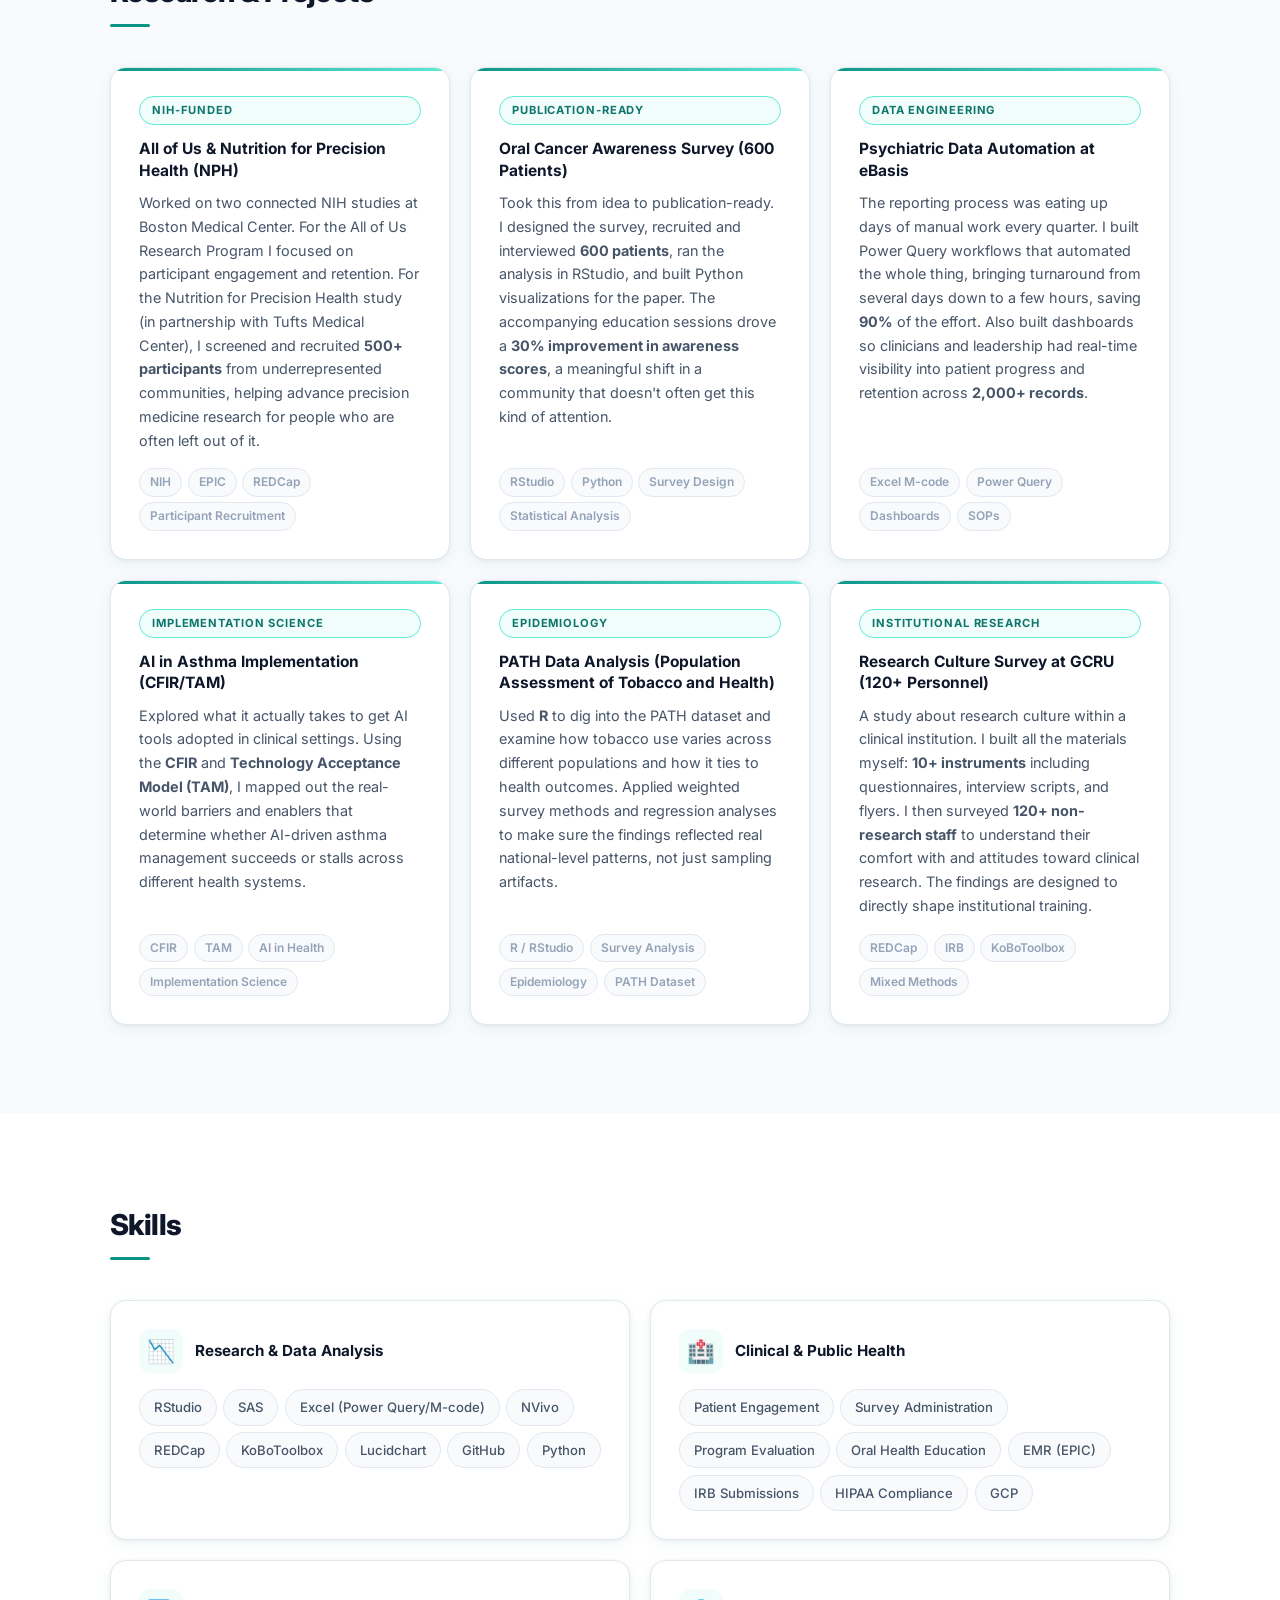
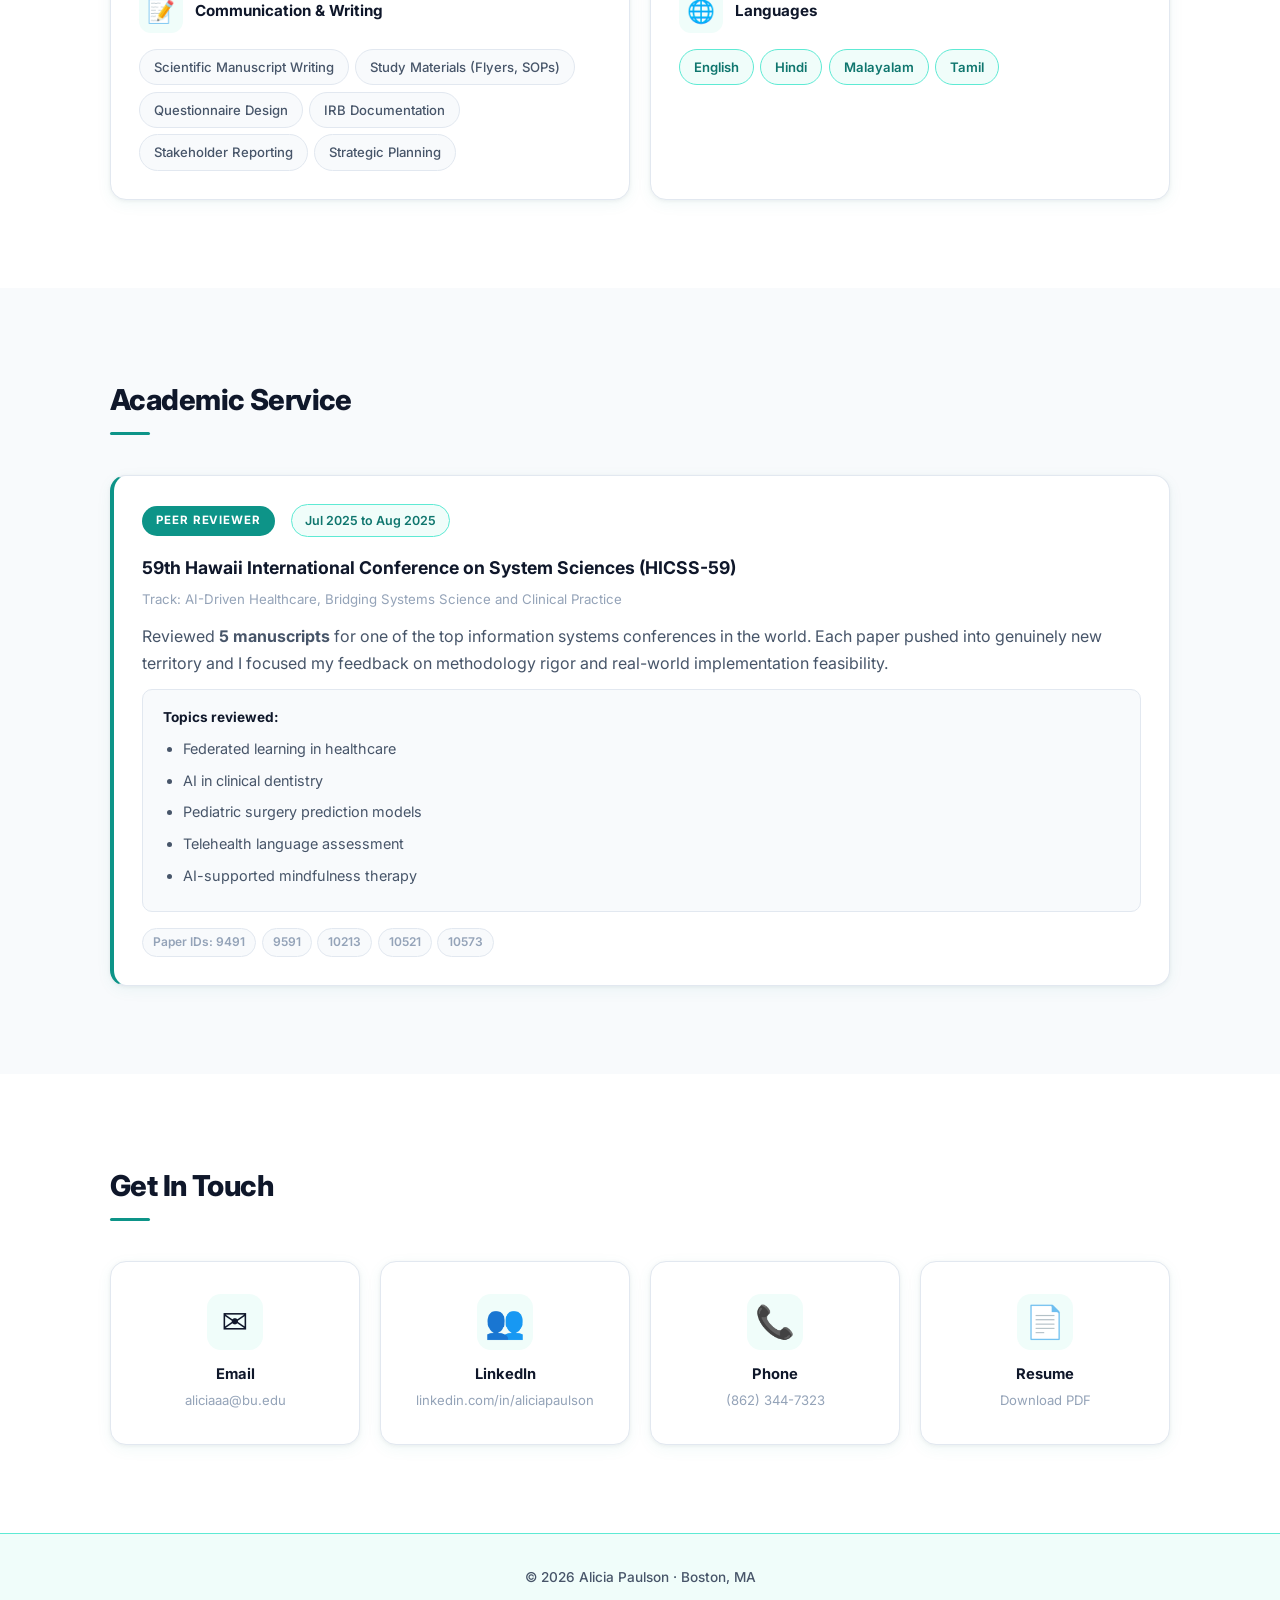
==== commit 69f86ea3: "Remove all en-dashes and em-dashes throughout" ====
--- a/index.html
+++ b/index.html
@@ -54,7 +54,7 @@
     <div class="about-grid">
       <div class="about-text card">
         <p>I'm a multilingual public health researcher trained both as a dentist and a public health scientist. I hold a <strong>Bachelor of Dental Surgery (BDS)</strong> and an <strong>MS in Public Health Research</strong> focused on Translational and Implementation Science from Boston University.</p>
-        <p>What drives me is the gap between what research finds and what actually reaches patients. I've worked across NIH-funded clinical studies, hospital coordination, surgical care, and healthcare data analytics — always asking how evidence can be more useful in the real world.</p>
+        <p>What drives me is the gap between what research finds and what actually reaches patients. I've worked across NIH-funded clinical studies, hospital coordination, surgical care, and healthcare data analytics, always asking how evidence can be more useful in the real world.</p>
         <p>I care deeply about health equity and have spent much of my career working with underserved communities, from rural screening campaigns in India to diverse patient populations right here in Boston.</p>
       </div>
       <div class="about-edu card">
@@ -64,14 +64,14 @@
           <div>
             <strong>MS, Public Health Research</strong><br/>
             Translational &amp; Implementation Science<br/>
-            <span class="subtle">Boston University School of Public Health &bull; 2024–2025 &bull; GPA 3.5/4</span>
+            <span class="subtle">Boston University School of Public Health &bull; 2024 to 2025 &bull; GPA 3.5/4</span>
           </div>
         </div>
         <div class="edu-item">
           <div class="edu-icon">&#129458;</div>
           <div>
             <strong>Bachelor of Dental Surgery (BDS)</strong><br/>
-            <span class="subtle">Rajiv Gandhi University of Health Sciences, India &bull; 2016–2022 &bull; GPA 3.2/4</span>
+            <span class="subtle">Rajiv Gandhi University of Health Sciences, India &bull; 2016 to 2022 &bull; GPA 3.2/4</span>
           </div>
         </div>
         <div class="cert-badges">
@@ -137,13 +137,13 @@
           <div class="tl-header">
             <div>
               <h3>Unit Coordinator</h3>
-              <span class="tl-org">Boston Medical Center – Surgical Step-Down Unit (M3W)</span>
-            </div>
-            <span class="tl-date">Dec 2025 – Present</span>
+              <span class="tl-org">Boston Medical Center, Surgical Step-Down Unit (M3W)</span>
+            </div>
+            <span class="tl-date">Dec 2025 to Present</span>
           </div>
           <ul>
             <li>I work at the center of a busy surgical unit, keeping communication flowing between nurses, physicians, case managers, and support services so post-operative care never skips a beat.</li>
-            <li>Patients and families often come to me first. I make sure they feel heard, informed, and supported throughout their stay — in a fast-paced setting where that reassurance really matters.</li>
+            <li>Patients and families often come to me first. I make sure they feel heard, informed, and supported throughout their stay, especially in a fast-paced setting where that reassurance really matters.</li>
             <li>Keep all records current in EPIC, covering admissions, transfers, discharges, and order processing.</li>
             <li>Monitor patient status in real time, triage urgent issues, and loop in the clinical team when seconds matter.</li>
             <li>Coordinate everything from OR transport to follow-up appointments, so care stays seamless from admission to discharge.</li>
@@ -160,10 +160,10 @@
               <h3>Business Operations Analysis Intern</h3>
               <span class="tl-org">eBasis.org</span>
             </div>
-            <span class="tl-date">Aug 2025 – Feb 2026</span>
-          </div>
-          <ul>
-            <li>Built Excel Power Query workflows that fully automated the quarterly psychiatric reporting process, cutting what used to take several days down to just a few hours — a <strong>90% reduction</strong> in manual effort.</li>
+            <span class="tl-date">Aug 2025 to Feb 2026</span>
+          </div>
+          <ul>
+            <li>Built Excel Power Query workflows that fully automated the quarterly psychiatric reporting process, cutting what used to take several days down to just a few hours, a <strong>90% reduction</strong> in manual effort.</li>
             <li>Analyzed outcomes and operational data for <strong>2,000+ patient records</strong> and turned the findings into clear, actionable reports for clinical and leadership teams.</li>
             <li>Designed dashboards tracking patient progress, clinician utilization, and retention rates so decision-makers always had a real-time view of what mattered.</li>
             <li>Wrote up SOPs so the workflows I built could be picked up and repeated by anyone on the team.</li>
@@ -177,9 +177,9 @@
           <div class="tl-header">
             <div>
               <h3>Clinical Graduate Research Assistant</h3>
-              <span class="tl-org">Boston University School of Medicine – "All of Us" Research Program</span>
-            </div>
-            <span class="tl-date">Oct 2024 – May 2025</span>
+              <span class="tl-org">Boston University School of Medicine, "All of Us" Research Program</span>
+            </div>
+            <span class="tl-date">Oct 2024 to May 2025</span>
           </div>
           <ul>
             <li>Connected with 10+ patients daily through structured phone and in-person surveys, using EPIC to manage outreach and follow-up across a large, diverse study population.</li>
@@ -196,13 +196,13 @@
           <div class="tl-header">
             <div>
               <h3>Research Management</h3>
-              <span class="tl-org">Boston University Medical School – General Clinical Research Unit (GCRU)</span>
-            </div>
-            <span class="tl-date">Mar 2025 – May 2025</span>
+              <span class="tl-org">Boston University Medical School, General Clinical Research Unit (GCRU)</span>
+            </div>
+            <span class="tl-date">Mar 2025 to May 2025</span>
           </div>
           <ul>
             <li>Built a study from scratch: designed <strong>10+ data collection instruments</strong> including questionnaires, interview scripts, and flyers using REDCap, Canva, and MS Office.</li>
-            <li>Led a site-wide survey of <strong>120+ non-research staff</strong> to understand their knowledge and attitudes toward clinical research — findings that directly inform how the institution trains its people.</li>
+            <li>Led a site-wide survey of <strong>120+ non-research staff</strong> to understand their knowledge and attitudes toward clinical research, with findings that directly inform how the institution trains its people.</li>
             <li>Prepared and submitted <strong>4 IRB applications and amendments</strong>, all fully compliant with ethical standards and HIPAA regulations.</li>
             <li>Kept a 6-person study team aligned and on schedule, achieving <strong>95% on-time task completion</strong>.</li>
             <li>Supported 3+ NIH-funded protocols at the GCRU, tracking 10+ performance metrics and contributing directly to quarterly NIH reporting.</li>
@@ -216,13 +216,13 @@
           <div class="tl-header">
             <div>
               <h3>PI / Clinical Research Associate / Junior Doctor</h3>
-              <span class="tl-org">Paalana Institute of Medical Sciences, Kerala, India – Oral &amp; Maxillofacial Surgery</span>
-            </div>
-            <span class="tl-date">Sep 2022 – May 2024</span>
+              <span class="tl-org">Paalana Institute of Medical Sciences, Kerala, India, Oral and Maxillofacial Surgery</span>
+            </div>
+            <span class="tl-date">Sep 2022 to May 2024</span>
           </div>
           <ul>
             <li>Designed and ran an oral cancer awareness study with <strong>600 patients</strong>, analyzed the data in RStudio, and built Python visualizations for the publication.</li>
-            <li>Ran nearly <strong>600 patient education sessions</strong> on oral health and cancer prevention. Pre and post surveys showed a <strong>30% improvement in awareness scores</strong> — which made all that work feel worth it.</li>
+            <li>Ran nearly <strong>600 patient education sessions</strong> on oral health and cancer prevention. Pre and post surveys showed a <strong>30% improvement in awareness scores</strong>, which made all that work feel worth it.</li>
             <li>Managed <strong>50+ emergency cases</strong> and cared for over <strong>300 maxillofacial trauma patients</strong> in a high-pressure surgical environment.</li>
             <li>Interpreted <strong>200+ CBCT scans and MRI images</strong> to support diagnosis and treatment planning alongside senior surgeons.</li>
             <li>Contributed to the early detection of <strong>30+ oral cancer cases</strong> through systematic oncological screening.</li>
@@ -237,13 +237,13 @@
         <div class="tl-content card">
           <div class="tl-header">
             <div>
-              <h3>General Dentistry Intern – Clinical Rotation &amp; Research Associate</h3>
+              <h3>General Dentistry Intern, Clinical Rotation and Research Associate</h3>
               <span class="tl-org">Rajiv Gandhi University of Health Sciences</span>
             </div>
-            <span class="tl-date">Oct 2020 – May 2022</span>
-          </div>
-          <ul>
-            <li>Spent 18 months rotating through Oral Surgery, Prosthodontics, Periodontics, Pedodontics, Endodontics, and Community Dentistry — a foundation that shaped how I think about whole-patient care.</li>
+            <span class="tl-date">Oct 2020 to May 2022</span>
+          </div>
+          <ul>
+            <li>Spent 18 months rotating through Oral Surgery, Prosthodontics, Periodontics, Pedodontics, Endodontics, and Community Dentistry, a foundation that shaped how I think about whole-patient care.</li>
             <li>Treated <strong>800+ patients</strong> across preventive, restorative, and emergency dentistry, often having to think quickly and work with limited resources.</li>
             <li>Independently performed <strong>120+ minor oral surgeries</strong> and assisted in <strong>50+ complex maxillofacial procedures</strong> under senior supervision.</li>
             <li>Made and fitted <strong>150+ prosthetic appliances</strong> including crowns, dentures, and bridges, restoring both function and confidence for patients.</li>
@@ -274,7 +274,7 @@
       <div class="project-card card">
         <div class="project-tag">Publication-Ready</div>
         <h3>Oral Cancer Awareness Survey (600 Patients)</h3>
-        <p>Took this from idea to publication-ready. I designed the survey, recruited and interviewed <strong>600 patients</strong>, ran the analysis in RStudio, and built Python visualizations for the paper. The accompanying education sessions drove a <strong>30% improvement in awareness scores</strong> — a meaningful shift in a community that doesn't often get this kind of attention.</p>
+        <p>Took this from idea to publication-ready. I designed the survey, recruited and interviewed <strong>600 patients</strong>, ran the analysis in RStudio, and built Python visualizations for the paper. The accompanying education sessions drove a <strong>30% improvement in awareness scores</strong>, a meaningful shift in a community that doesn't often get this kind of attention.</p>
         <div class="project-tags">
           <span>RStudio</span><span>Python</span><span>Survey Design</span><span>Statistical Analysis</span>
         </div>
@@ -283,7 +283,7 @@
       <div class="project-card card">
         <div class="project-tag">Data Engineering</div>
         <h3>Psychiatric Data Automation at eBasis</h3>
-        <p>The reporting process was eating up days of manual work every quarter. I built Power Query workflows that automated the whole thing, bringing turnaround from several days down to a few hours — a <strong>90% reduction</strong> in effort. Also built dashboards so clinicians and leadership had real-time visibility into patient progress and retention across <strong>2,000+ records</strong>.</p>
+        <p>The reporting process was eating up days of manual work every quarter. I built Power Query workflows that automated the whole thing, bringing turnaround from several days down to a few hours, saving <strong>90%</strong> of the effort. Also built dashboards so clinicians and leadership had real-time visibility into patient progress and retention across <strong>2,000+ records</strong>.</p>
         <div class="project-tags">
           <span>Excel M-code</span><span>Power Query</span><span>Dashboards</span><span>SOPs</span>
         </div>
@@ -309,8 +309,8 @@
 
       <div class="project-card card">
         <div class="project-tag">Institutional Research</div>
-        <h3>Research Culture Survey – GCRU (120+ Personnel)</h3>
-        <p>A study about research culture within a clinical institution. I built all the materials myself — <strong>10+ instruments</strong> including questionnaires, interview scripts, and flyers — then surveyed <strong>120+ non-research staff</strong> to understand their comfort with and attitudes toward clinical research. The findings are designed to directly shape institutional training.</p>
+        <h3>Research Culture Survey at GCRU (120+ Personnel)</h3>
+        <p>A study about research culture within a clinical institution. I built all the materials myself: <strong>10+ instruments</strong> including questionnaires, interview scripts, and flyers. I then surveyed <strong>120+ non-research staff</strong> to understand their comfort with and attitudes toward clinical research. The findings are designed to directly shape institutional training.</p>
         <div class="project-tags">
           <span>REDCap</span><span>IRB</span><span>KoBoToolbox</span><span>Mixed Methods</span>
         </div>
@@ -379,7 +379,7 @@
     <div class="card service-card">
       <div class="service-header">
         <div class="service-badge">Peer Reviewer</div>
-        <span class="tl-date">Jul 2025 – Aug 2025</span>
+        <span class="tl-date">Jul 2025 to Aug 2025</span>
       </div>
       <h3>59th Hawaii International Conference on System Sciences (HICSS-59)</h3>
       <p class="subtle">Track: AI-Driven Healthcare, Bridging Systems Science and Clinical Practice</p>
@@ -424,7 +424,7 @@
         <div class="contact-icon">&#128222;</div>
         <div>
           <strong>Phone</strong>
-          <p>(862) 344–7323</p>
+          <p>(862) 344-7323</p>
         </div>
       </a>
       <a class="contact-card card" href="Alicia_Resume.pdf" download>
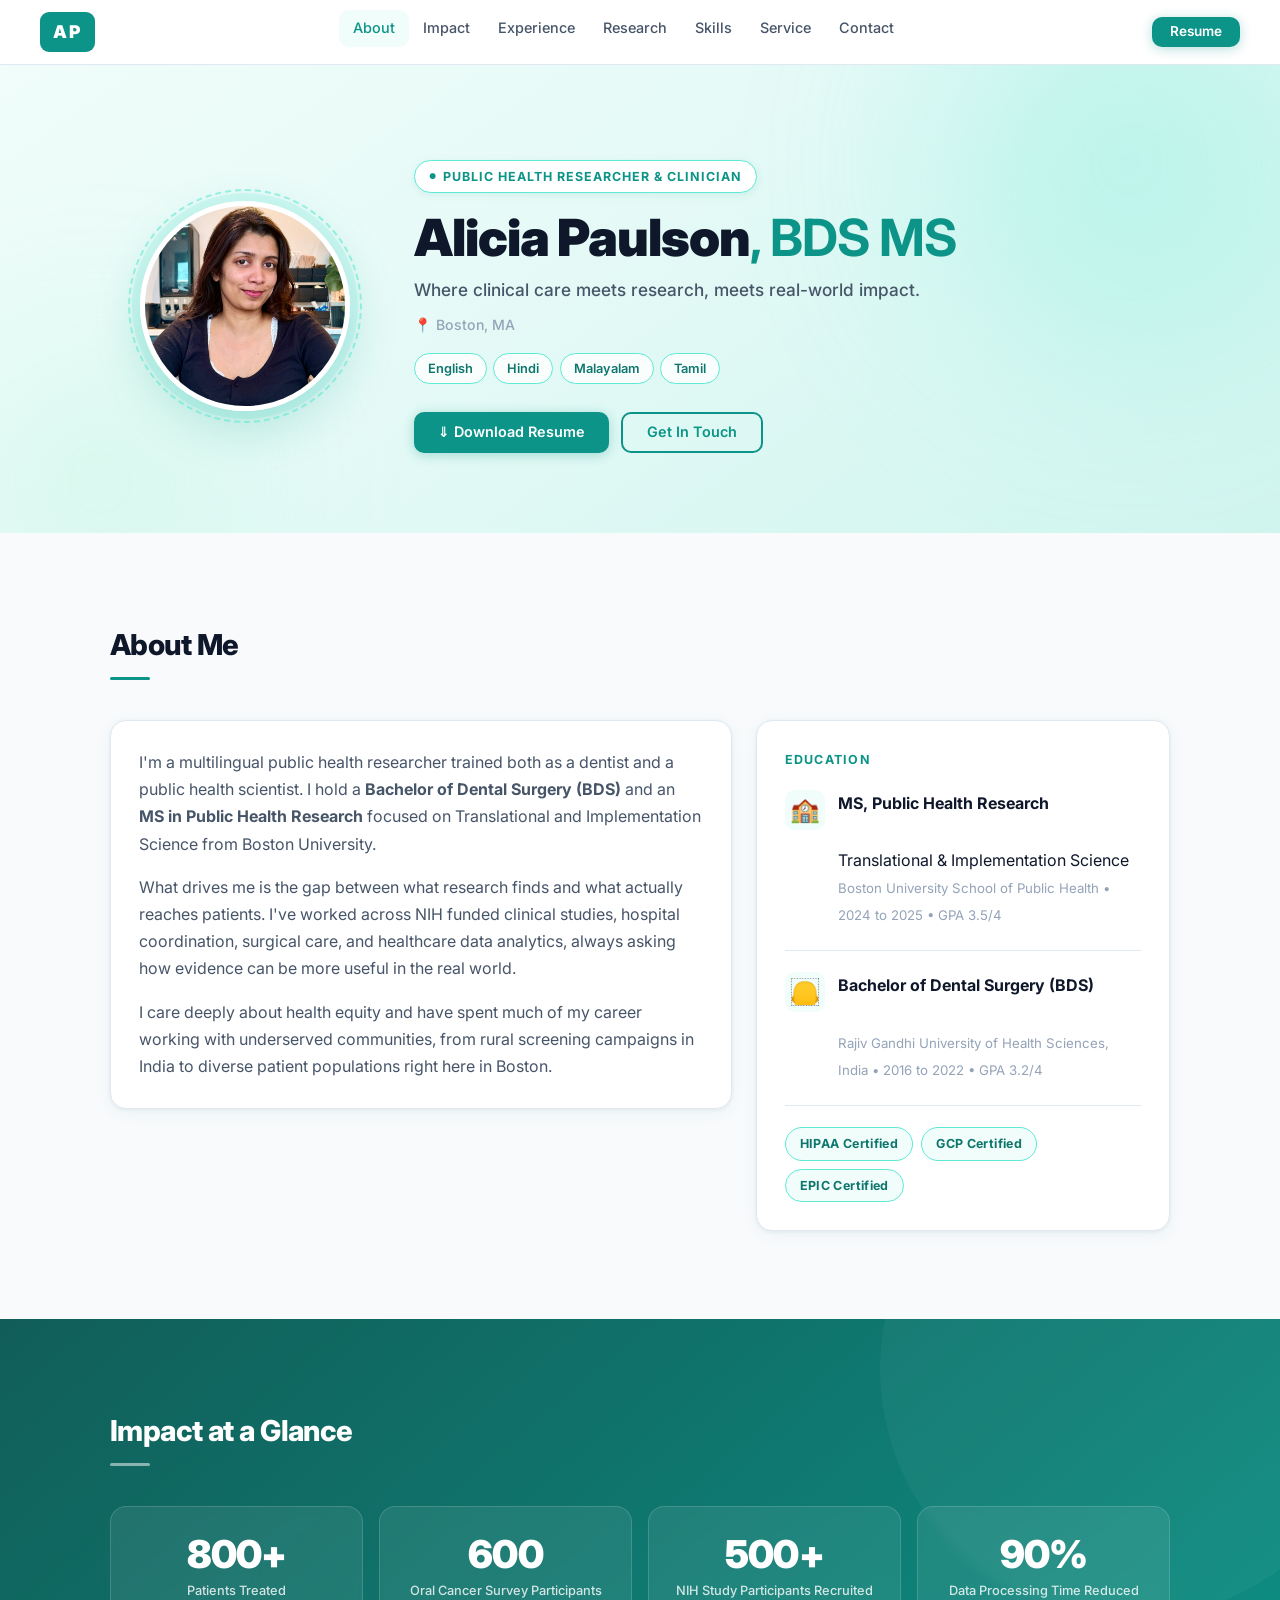
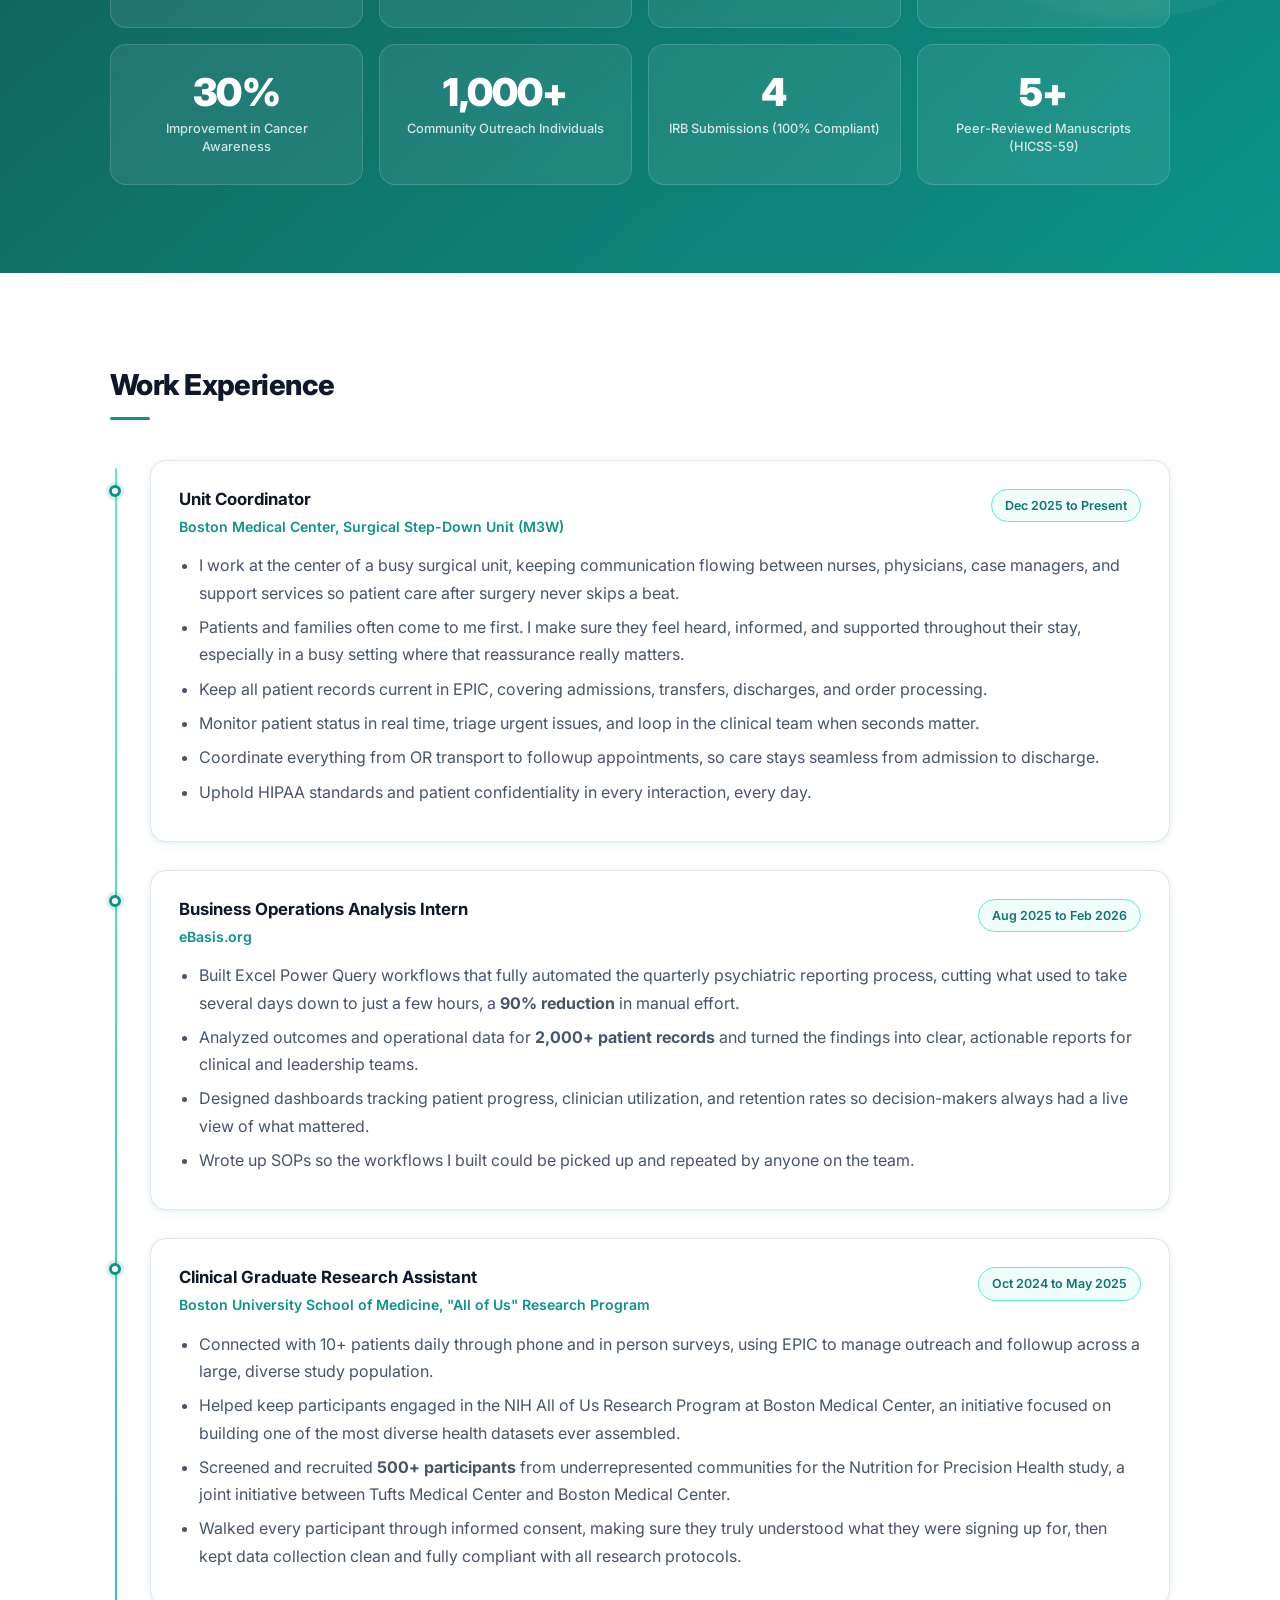
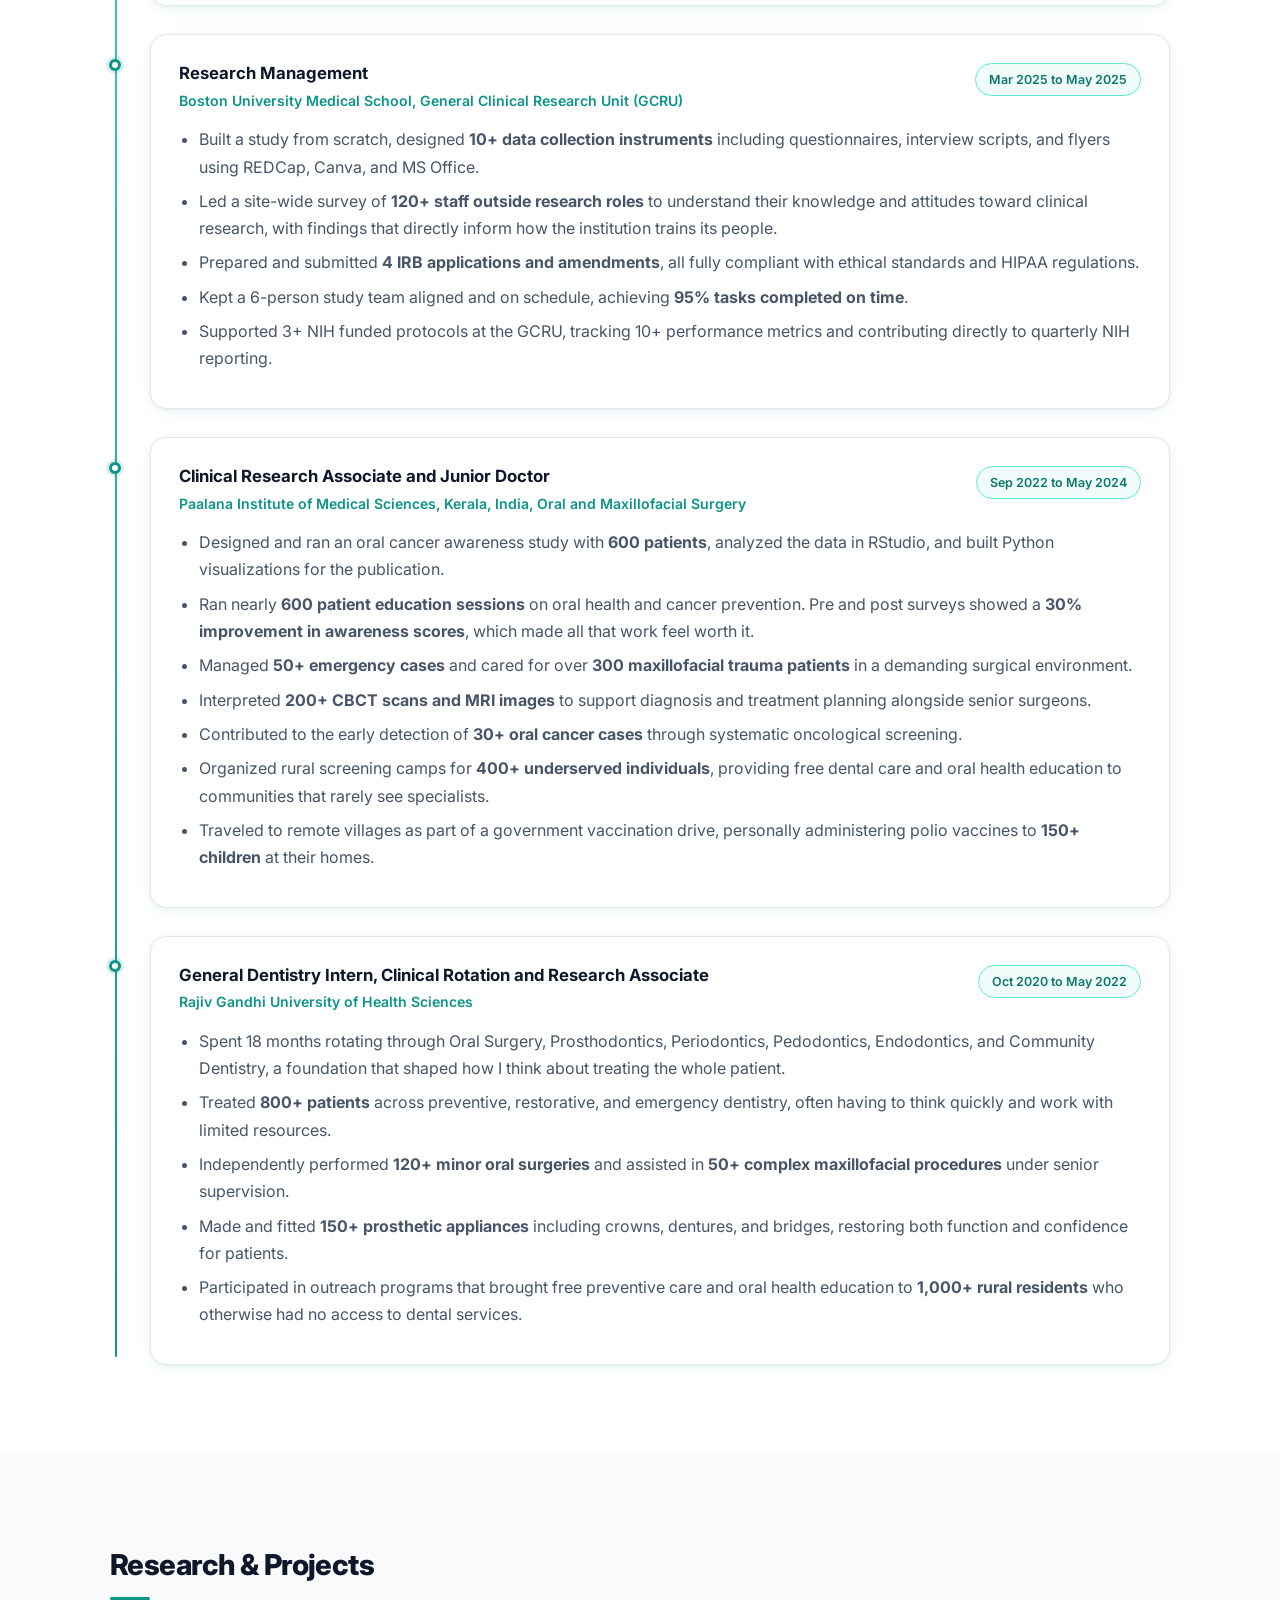
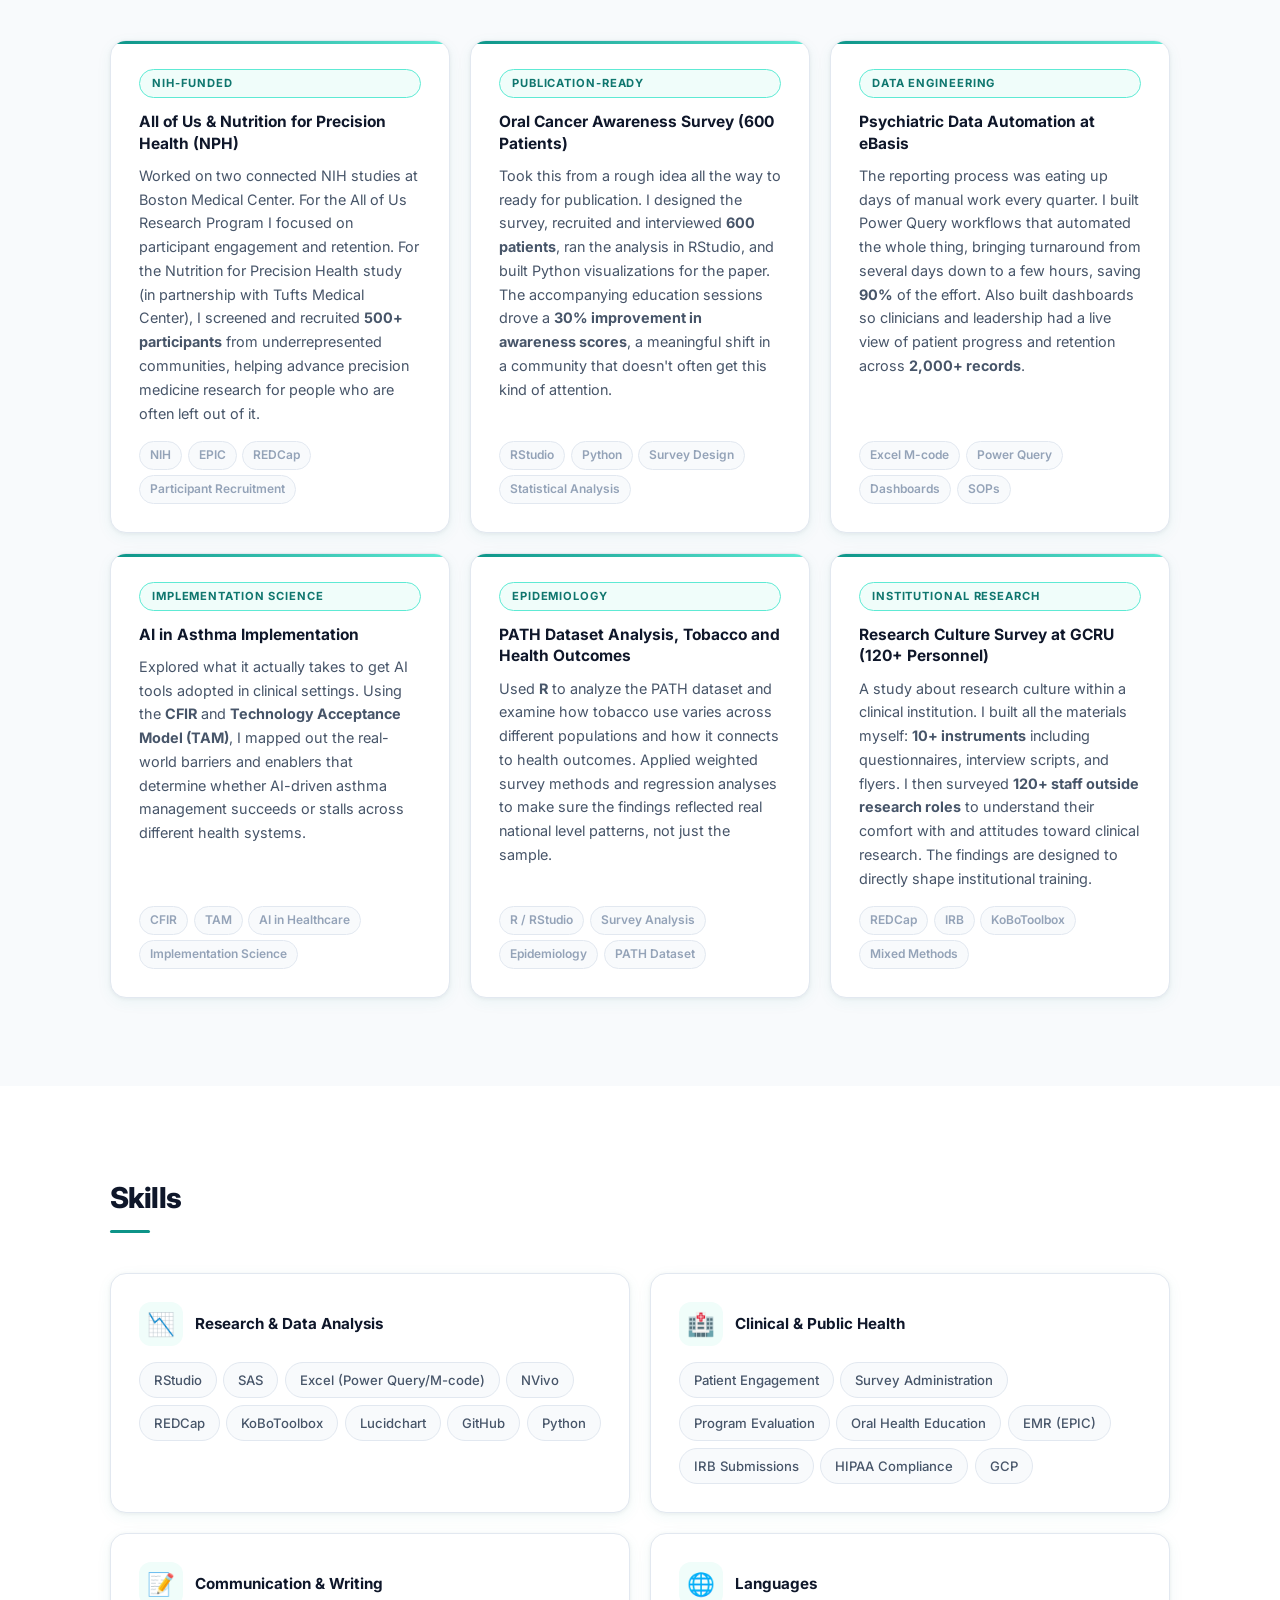
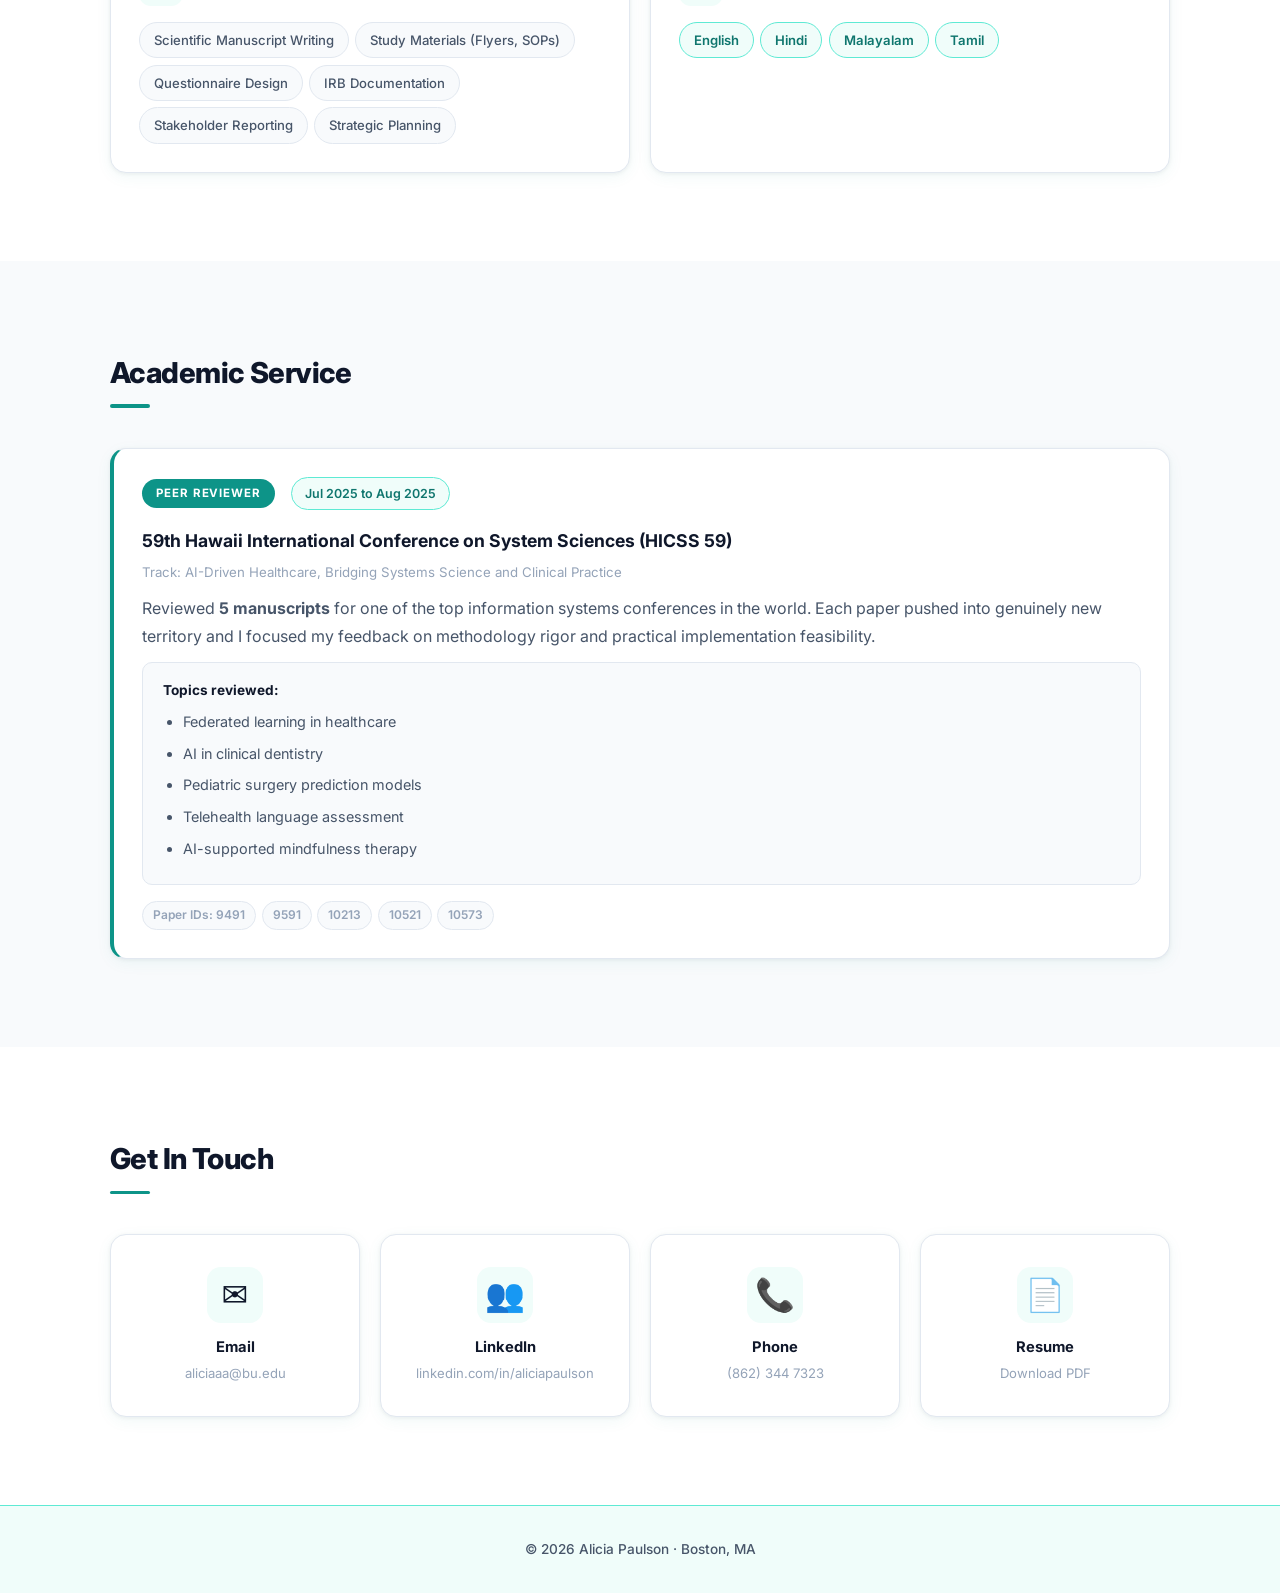
==== commit 10002400: "Add cache-busting headers, remove all remaining hyphens from visible text" ====
--- a/index.html
+++ b/index.html
@@ -3,9 +3,12 @@
 <head>
 <meta charset="UTF-8" />
 <meta name="viewport" content="width=device-width, initial-scale=1.0" />
+<meta http-equiv="Cache-Control" content="no-cache, no-store, must-revalidate" />
+<meta http-equiv="Pragma" content="no-cache" />
+<meta http-equiv="Expires" content="0" />
 <title>Alicia Paulson | Portfolio</title>
-<link rel="stylesheet" href="styles.css" />
-<script defer src="script.js"></script>
+<link rel="stylesheet" href="styles.css?v=20260416" />
+<script defer src="script.js?v=20260416"></script>
 </head>
 <body>
 
@@ -54,7 +57,7 @@
     <div class="about-grid">
       <div class="about-text card">
         <p>I'm a multilingual public health researcher trained both as a dentist and a public health scientist. I hold a <strong>Bachelor of Dental Surgery (BDS)</strong> and an <strong>MS in Public Health Research</strong> focused on Translational and Implementation Science from Boston University.</p>
-        <p>What drives me is the gap between what research finds and what actually reaches patients. I've worked across NIH-funded clinical studies, hospital coordination, surgical care, and healthcare data analytics, always asking how evidence can be more useful in the real world.</p>
+        <p>What drives me is the gap between what research finds and what actually reaches patients. I've worked across NIH funded clinical studies, hospital coordination, surgical care, and healthcare data analytics, always asking how evidence can be more useful in the real world.</p>
         <p>I care deeply about health equity and have spent much of my career working with underserved communities, from rural screening campaigns in India to diverse patient populations right here in Boston.</p>
       </div>
       <div class="about-edu card">
@@ -142,11 +145,11 @@
             <span class="tl-date">Dec 2025 to Present</span>
           </div>
           <ul>
-            <li>I work at the center of a busy surgical unit, keeping communication flowing between nurses, physicians, case managers, and support services so post-operative care never skips a beat.</li>
-            <li>Patients and families often come to me first. I make sure they feel heard, informed, and supported throughout their stay, especially in a fast-paced setting where that reassurance really matters.</li>
-            <li>Keep all records current in EPIC, covering admissions, transfers, discharges, and order processing.</li>
+            <li>I work at the center of a busy surgical unit, keeping communication flowing between nurses, physicians, case managers, and support services so patient care after surgery never skips a beat.</li>
+            <li>Patients and families often come to me first. I make sure they feel heard, informed, and supported throughout their stay, especially in a busy setting where that reassurance really matters.</li>
+            <li>Keep all patient records current in EPIC, covering admissions, transfers, discharges, and order processing.</li>
             <li>Monitor patient status in real time, triage urgent issues, and loop in the clinical team when seconds matter.</li>
-            <li>Coordinate everything from OR transport to follow-up appointments, so care stays seamless from admission to discharge.</li>
+            <li>Coordinate everything from OR transport to followup appointments, so care stays seamless from admission to discharge.</li>
             <li>Uphold HIPAA standards and patient confidentiality in every interaction, every day.</li>
           </ul>
         </div>
@@ -165,7 +168,7 @@
           <ul>
             <li>Built Excel Power Query workflows that fully automated the quarterly psychiatric reporting process, cutting what used to take several days down to just a few hours, a <strong>90% reduction</strong> in manual effort.</li>
             <li>Analyzed outcomes and operational data for <strong>2,000+ patient records</strong> and turned the findings into clear, actionable reports for clinical and leadership teams.</li>
-            <li>Designed dashboards tracking patient progress, clinician utilization, and retention rates so decision-makers always had a real-time view of what mattered.</li>
+            <li>Designed dashboards tracking patient progress, clinician utilization, and retention rates so decision-makers always had a live view of what mattered.</li>
             <li>Wrote up SOPs so the workflows I built could be picked up and repeated by anyone on the team.</li>
           </ul>
         </div>
@@ -182,10 +185,10 @@
             <span class="tl-date">Oct 2024 to May 2025</span>
           </div>
           <ul>
-            <li>Connected with 10+ patients daily through structured phone and in-person surveys, using EPIC to manage outreach and follow-up across a large, diverse study population.</li>
+            <li>Connected with 10+ patients daily through phone and in person surveys, using EPIC to manage outreach and followup across a large, diverse study population.</li>
             <li>Helped keep participants engaged in the NIH All of Us Research Program at Boston Medical Center, an initiative focused on building one of the most diverse health datasets ever assembled.</li>
             <li>Screened and recruited <strong>500+ participants</strong> from underrepresented communities for the Nutrition for Precision Health study, a joint initiative between Tufts Medical Center and Boston Medical Center.</li>
-            <li>Walked every participant through informed consent, making sure they truly understood what they were signing up for, then kept data collection clean and protocol-compliant throughout.</li>
+            <li>Walked every participant through informed consent, making sure they truly understood what they were signing up for, then kept data collection clean and fully compliant with all research protocols.</li>
           </ul>
         </div>
       </div>
@@ -201,21 +204,21 @@
             <span class="tl-date">Mar 2025 to May 2025</span>
           </div>
           <ul>
-            <li>Built a study from scratch: designed <strong>10+ data collection instruments</strong> including questionnaires, interview scripts, and flyers using REDCap, Canva, and MS Office.</li>
-            <li>Led a site-wide survey of <strong>120+ non-research staff</strong> to understand their knowledge and attitudes toward clinical research, with findings that directly inform how the institution trains its people.</li>
+            <li>Built a study from scratch, designed <strong>10+ data collection instruments</strong> including questionnaires, interview scripts, and flyers using REDCap, Canva, and MS Office.</li>
+            <li>Led a site-wide survey of <strong>120+ staff outside research roles</strong> to understand their knowledge and attitudes toward clinical research, with findings that directly inform how the institution trains its people.</li>
             <li>Prepared and submitted <strong>4 IRB applications and amendments</strong>, all fully compliant with ethical standards and HIPAA regulations.</li>
-            <li>Kept a 6-person study team aligned and on schedule, achieving <strong>95% on-time task completion</strong>.</li>
-            <li>Supported 3+ NIH-funded protocols at the GCRU, tracking 10+ performance metrics and contributing directly to quarterly NIH reporting.</li>
-          </ul>
-        </div>
-      </div>
-
-      <div class="tl-item">
-        <div class="tl-dot"></div>
-        <div class="tl-content card">
-          <div class="tl-header">
-            <div>
-              <h3>PI / Clinical Research Associate / Junior Doctor</h3>
+            <li>Kept a 6-person study team aligned and on schedule, achieving <strong>95% tasks completed on time</strong>.</li>
+            <li>Supported 3+ NIH funded protocols at the GCRU, tracking 10+ performance metrics and contributing directly to quarterly NIH reporting.</li>
+          </ul>
+        </div>
+      </div>
+
+      <div class="tl-item">
+        <div class="tl-dot"></div>
+        <div class="tl-content card">
+          <div class="tl-header">
+            <div>
+              <h3>Clinical Research Associate and Junior Doctor</h3>
               <span class="tl-org">Paalana Institute of Medical Sciences, Kerala, India, Oral and Maxillofacial Surgery</span>
             </div>
             <span class="tl-date">Sep 2022 to May 2024</span>
@@ -223,7 +226,7 @@
           <ul>
             <li>Designed and ran an oral cancer awareness study with <strong>600 patients</strong>, analyzed the data in RStudio, and built Python visualizations for the publication.</li>
             <li>Ran nearly <strong>600 patient education sessions</strong> on oral health and cancer prevention. Pre and post surveys showed a <strong>30% improvement in awareness scores</strong>, which made all that work feel worth it.</li>
-            <li>Managed <strong>50+ emergency cases</strong> and cared for over <strong>300 maxillofacial trauma patients</strong> in a high-pressure surgical environment.</li>
+            <li>Managed <strong>50+ emergency cases</strong> and cared for over <strong>300 maxillofacial trauma patients</strong> in a demanding surgical environment.</li>
             <li>Interpreted <strong>200+ CBCT scans and MRI images</strong> to support diagnosis and treatment planning alongside senior surgeons.</li>
             <li>Contributed to the early detection of <strong>30+ oral cancer cases</strong> through systematic oncological screening.</li>
             <li>Organized rural screening camps for <strong>400+ underserved individuals</strong>, providing free dental care and oral health education to communities that rarely see specialists.</li>
@@ -243,7 +246,7 @@
             <span class="tl-date">Oct 2020 to May 2022</span>
           </div>
           <ul>
-            <li>Spent 18 months rotating through Oral Surgery, Prosthodontics, Periodontics, Pedodontics, Endodontics, and Community Dentistry, a foundation that shaped how I think about whole-patient care.</li>
+            <li>Spent 18 months rotating through Oral Surgery, Prosthodontics, Periodontics, Pedodontics, Endodontics, and Community Dentistry, a foundation that shaped how I think about treating the whole patient.</li>
             <li>Treated <strong>800+ patients</strong> across preventive, restorative, and emergency dentistry, often having to think quickly and work with limited resources.</li>
             <li>Independently performed <strong>120+ minor oral surgeries</strong> and assisted in <strong>50+ complex maxillofacial procedures</strong> under senior supervision.</li>
             <li>Made and fitted <strong>150+ prosthetic appliances</strong> including crowns, dentures, and bridges, restoring both function and confidence for patients.</li>
@@ -274,7 +277,7 @@
       <div class="project-card card">
         <div class="project-tag">Publication-Ready</div>
         <h3>Oral Cancer Awareness Survey (600 Patients)</h3>
-        <p>Took this from idea to publication-ready. I designed the survey, recruited and interviewed <strong>600 patients</strong>, ran the analysis in RStudio, and built Python visualizations for the paper. The accompanying education sessions drove a <strong>30% improvement in awareness scores</strong>, a meaningful shift in a community that doesn't often get this kind of attention.</p>
+        <p>Took this from a rough idea all the way to ready for publication. I designed the survey, recruited and interviewed <strong>600 patients</strong>, ran the analysis in RStudio, and built Python visualizations for the paper. The accompanying education sessions drove a <strong>30% improvement in awareness scores</strong>, a meaningful shift in a community that doesn't often get this kind of attention.</p>
         <div class="project-tags">
           <span>RStudio</span><span>Python</span><span>Survey Design</span><span>Statistical Analysis</span>
         </div>
@@ -283,7 +286,7 @@
       <div class="project-card card">
         <div class="project-tag">Data Engineering</div>
         <h3>Psychiatric Data Automation at eBasis</h3>
-        <p>The reporting process was eating up days of manual work every quarter. I built Power Query workflows that automated the whole thing, bringing turnaround from several days down to a few hours, saving <strong>90%</strong> of the effort. Also built dashboards so clinicians and leadership had real-time visibility into patient progress and retention across <strong>2,000+ records</strong>.</p>
+        <p>The reporting process was eating up days of manual work every quarter. I built Power Query workflows that automated the whole thing, bringing turnaround from several days down to a few hours, saving <strong>90%</strong> of the effort. Also built dashboards so clinicians and leadership had a live view of patient progress and retention across <strong>2,000+ records</strong>.</p>
         <div class="project-tags">
           <span>Excel M-code</span><span>Power Query</span><span>Dashboards</span><span>SOPs</span>
         </div>
@@ -291,17 +294,17 @@
 
       <div class="project-card card">
         <div class="project-tag">Implementation Science</div>
-        <h3>AI in Asthma Implementation (CFIR/TAM)</h3>
+        <h3>AI in Asthma Implementation</h3>
         <p>Explored what it actually takes to get AI tools adopted in clinical settings. Using the <strong>CFIR</strong> and <strong>Technology Acceptance Model (TAM)</strong>, I mapped out the real-world barriers and enablers that determine whether AI-driven asthma management succeeds or stalls across different health systems.</p>
         <div class="project-tags">
-          <span>CFIR</span><span>TAM</span><span>AI in Health</span><span>Implementation Science</span>
+          <span>CFIR</span><span>TAM</span><span>AI in Healthcare</span><span>Implementation Science</span>
         </div>
       </div>
 
       <div class="project-card card">
         <div class="project-tag">Epidemiology</div>
-        <h3>PATH Data Analysis (Population Assessment of Tobacco and Health)</h3>
-        <p>Used <strong>R</strong> to dig into the PATH dataset and examine how tobacco use varies across different populations and how it ties to health outcomes. Applied weighted survey methods and regression analyses to make sure the findings reflected real national-level patterns, not just sampling artifacts.</p>
+        <h3>PATH Dataset Analysis, Tobacco and Health Outcomes</h3>
+        <p>Used <strong>R</strong> to analyze the PATH dataset and examine how tobacco use varies across different populations and how it connects to health outcomes. Applied weighted survey methods and regression analyses to make sure the findings reflected real national level patterns, not just the sample.</p>
         <div class="project-tags">
           <span>R / RStudio</span><span>Survey Analysis</span><span>Epidemiology</span><span>PATH Dataset</span>
         </div>
@@ -310,7 +313,7 @@
       <div class="project-card card">
         <div class="project-tag">Institutional Research</div>
         <h3>Research Culture Survey at GCRU (120+ Personnel)</h3>
-        <p>A study about research culture within a clinical institution. I built all the materials myself: <strong>10+ instruments</strong> including questionnaires, interview scripts, and flyers. I then surveyed <strong>120+ non-research staff</strong> to understand their comfort with and attitudes toward clinical research. The findings are designed to directly shape institutional training.</p>
+        <p>A study about research culture within a clinical institution. I built all the materials myself: <strong>10+ instruments</strong> including questionnaires, interview scripts, and flyers. I then surveyed <strong>120+ staff outside research roles</strong> to understand their comfort with and attitudes toward clinical research. The findings are designed to directly shape institutional training.</p>
         <div class="project-tags">
           <span>REDCap</span><span>IRB</span><span>KoBoToolbox</span><span>Mixed Methods</span>
         </div>
@@ -381,9 +384,9 @@
         <div class="service-badge">Peer Reviewer</div>
         <span class="tl-date">Jul 2025 to Aug 2025</span>
       </div>
-      <h3>59th Hawaii International Conference on System Sciences (HICSS-59)</h3>
+      <h3>59th Hawaii International Conference on System Sciences (HICSS 59)</h3>
       <p class="subtle">Track: AI-Driven Healthcare, Bridging Systems Science and Clinical Practice</p>
-      <p>Reviewed <strong>5 manuscripts</strong> for one of the top information systems conferences in the world. Each paper pushed into genuinely new territory and I focused my feedback on methodology rigor and real-world implementation feasibility.</p>
+      <p>Reviewed <strong>5 manuscripts</strong> for one of the top information systems conferences in the world. Each paper pushed into genuinely new territory and I focused my feedback on methodology rigor and practical implementation feasibility.</p>
       <div class="reviewed-topics">
         <strong>Topics reviewed:</strong>
         <ul>
@@ -424,7 +427,7 @@
         <div class="contact-icon">&#128222;</div>
         <div>
           <strong>Phone</strong>
-          <p>(862) 344-7323</p>
+          <p>(862) 344 7323</p>
         </div>
       </a>
       <a class="contact-card card" href="Alicia_Resume.pdf" download>
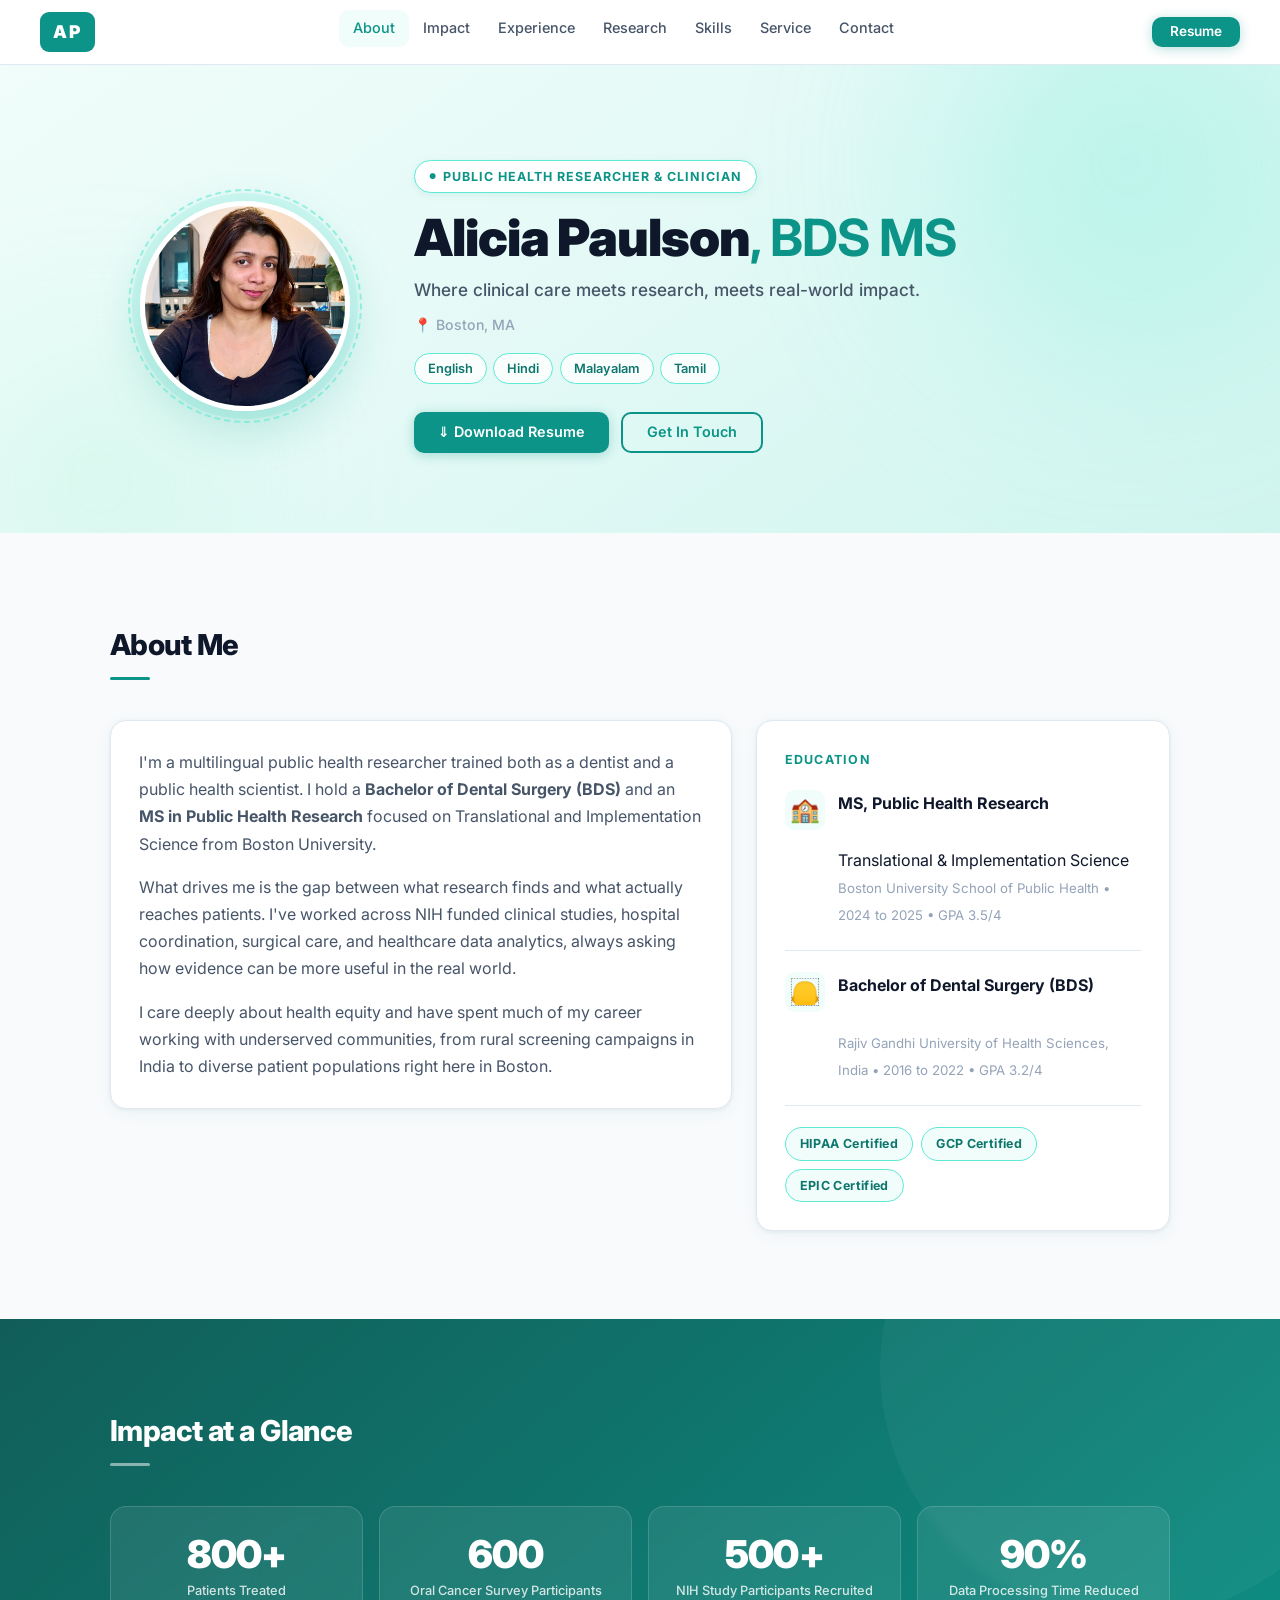
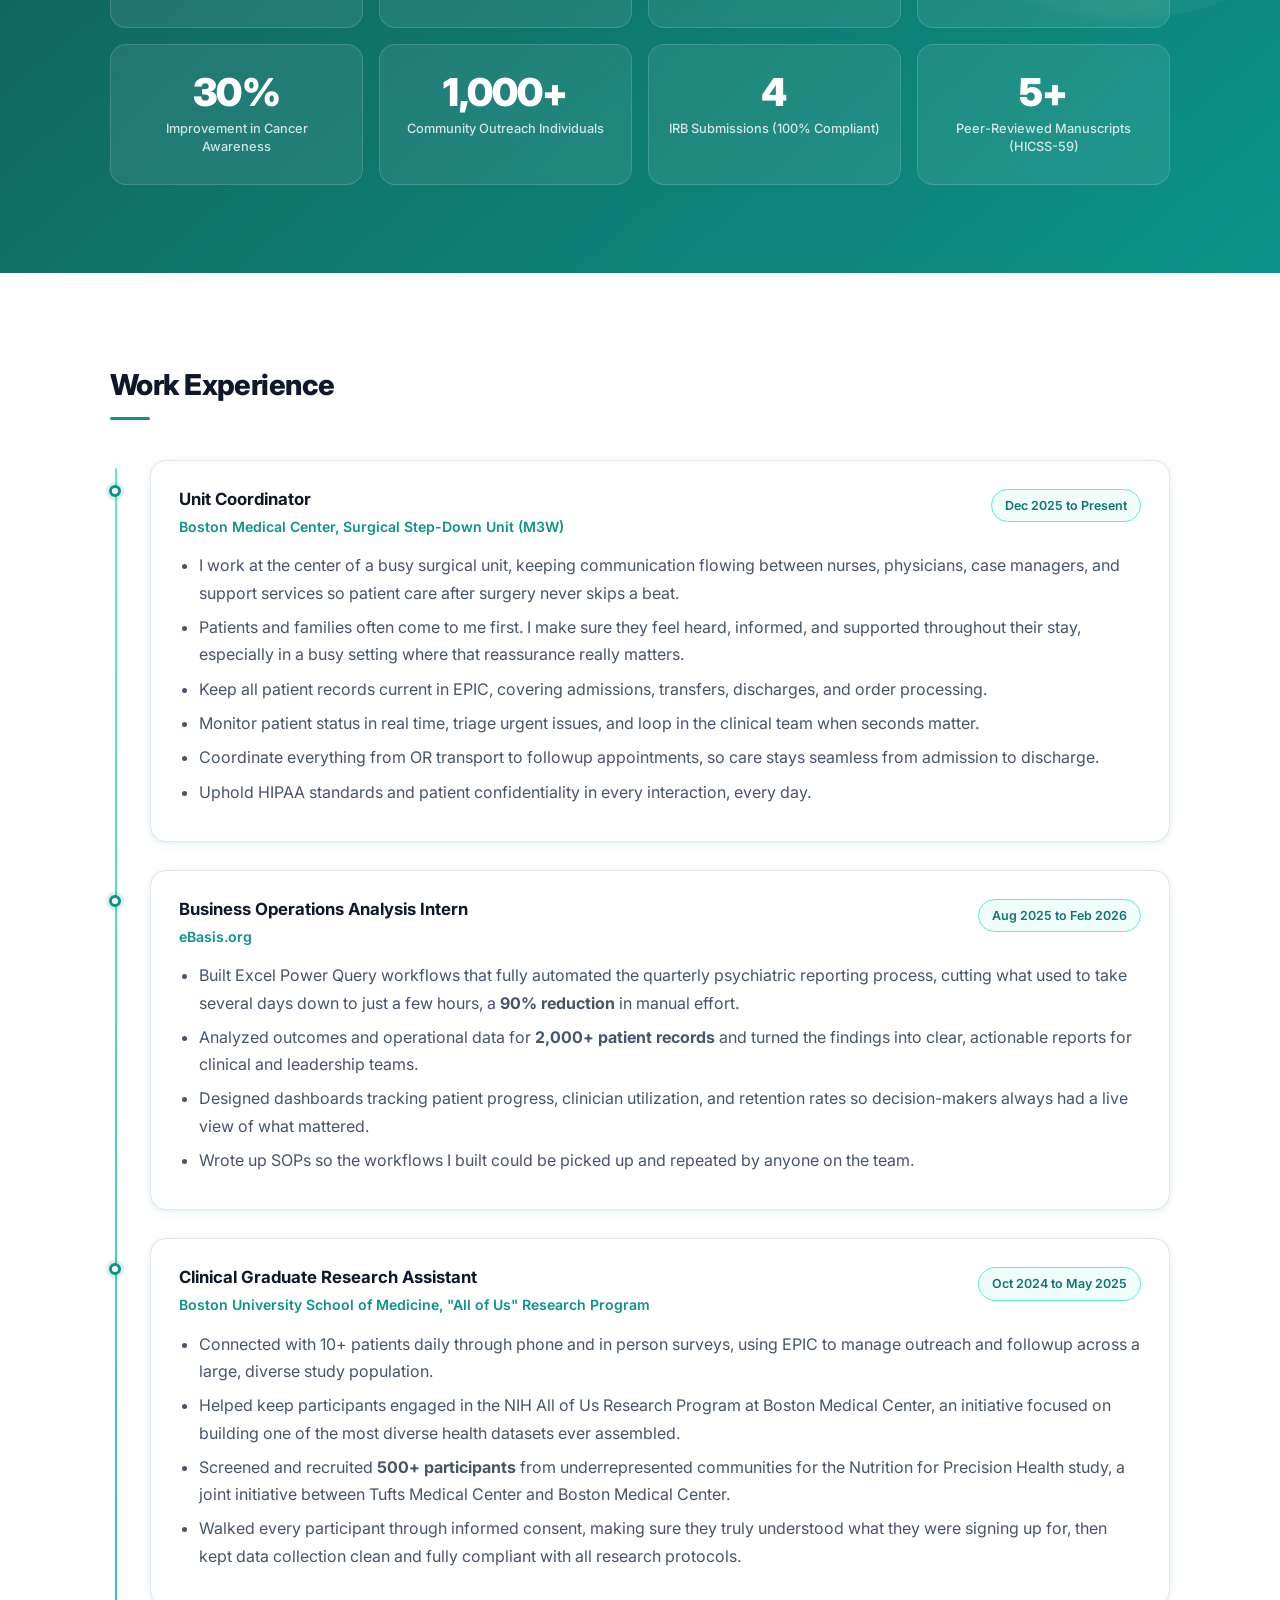
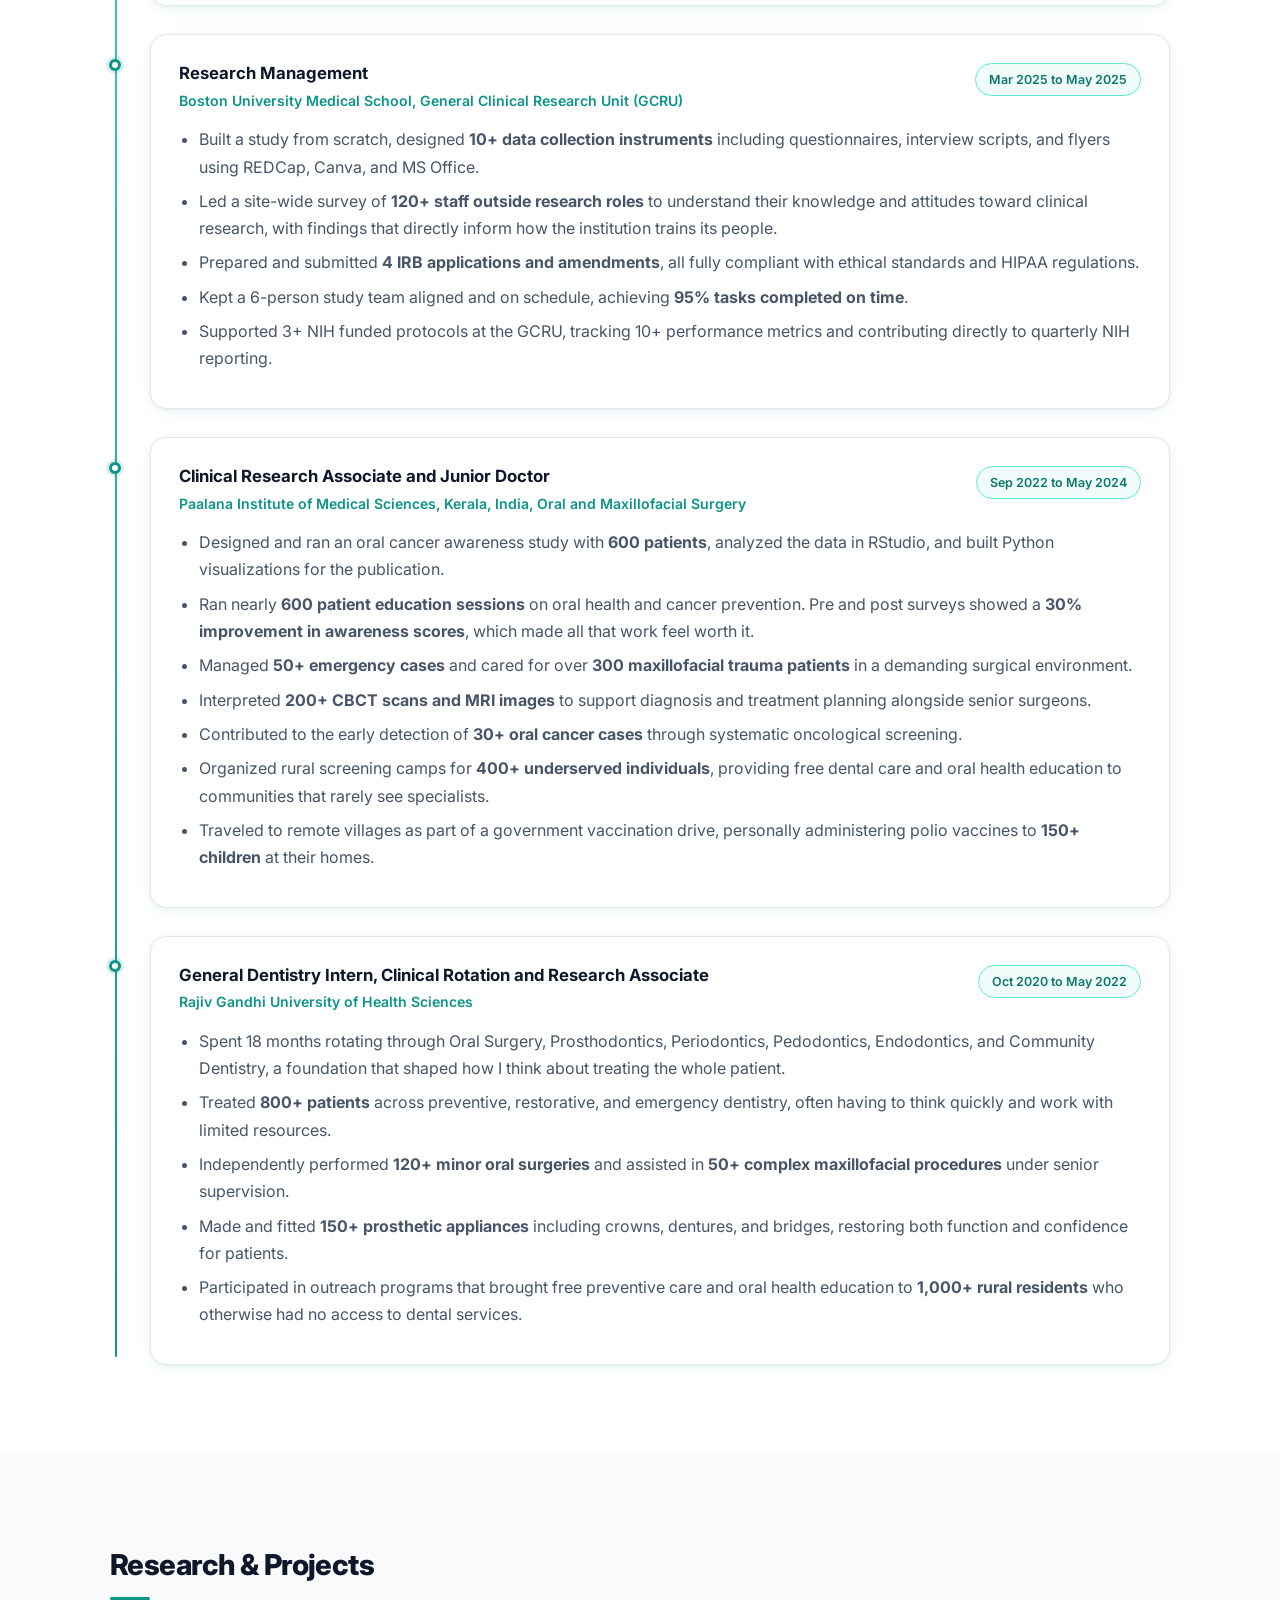
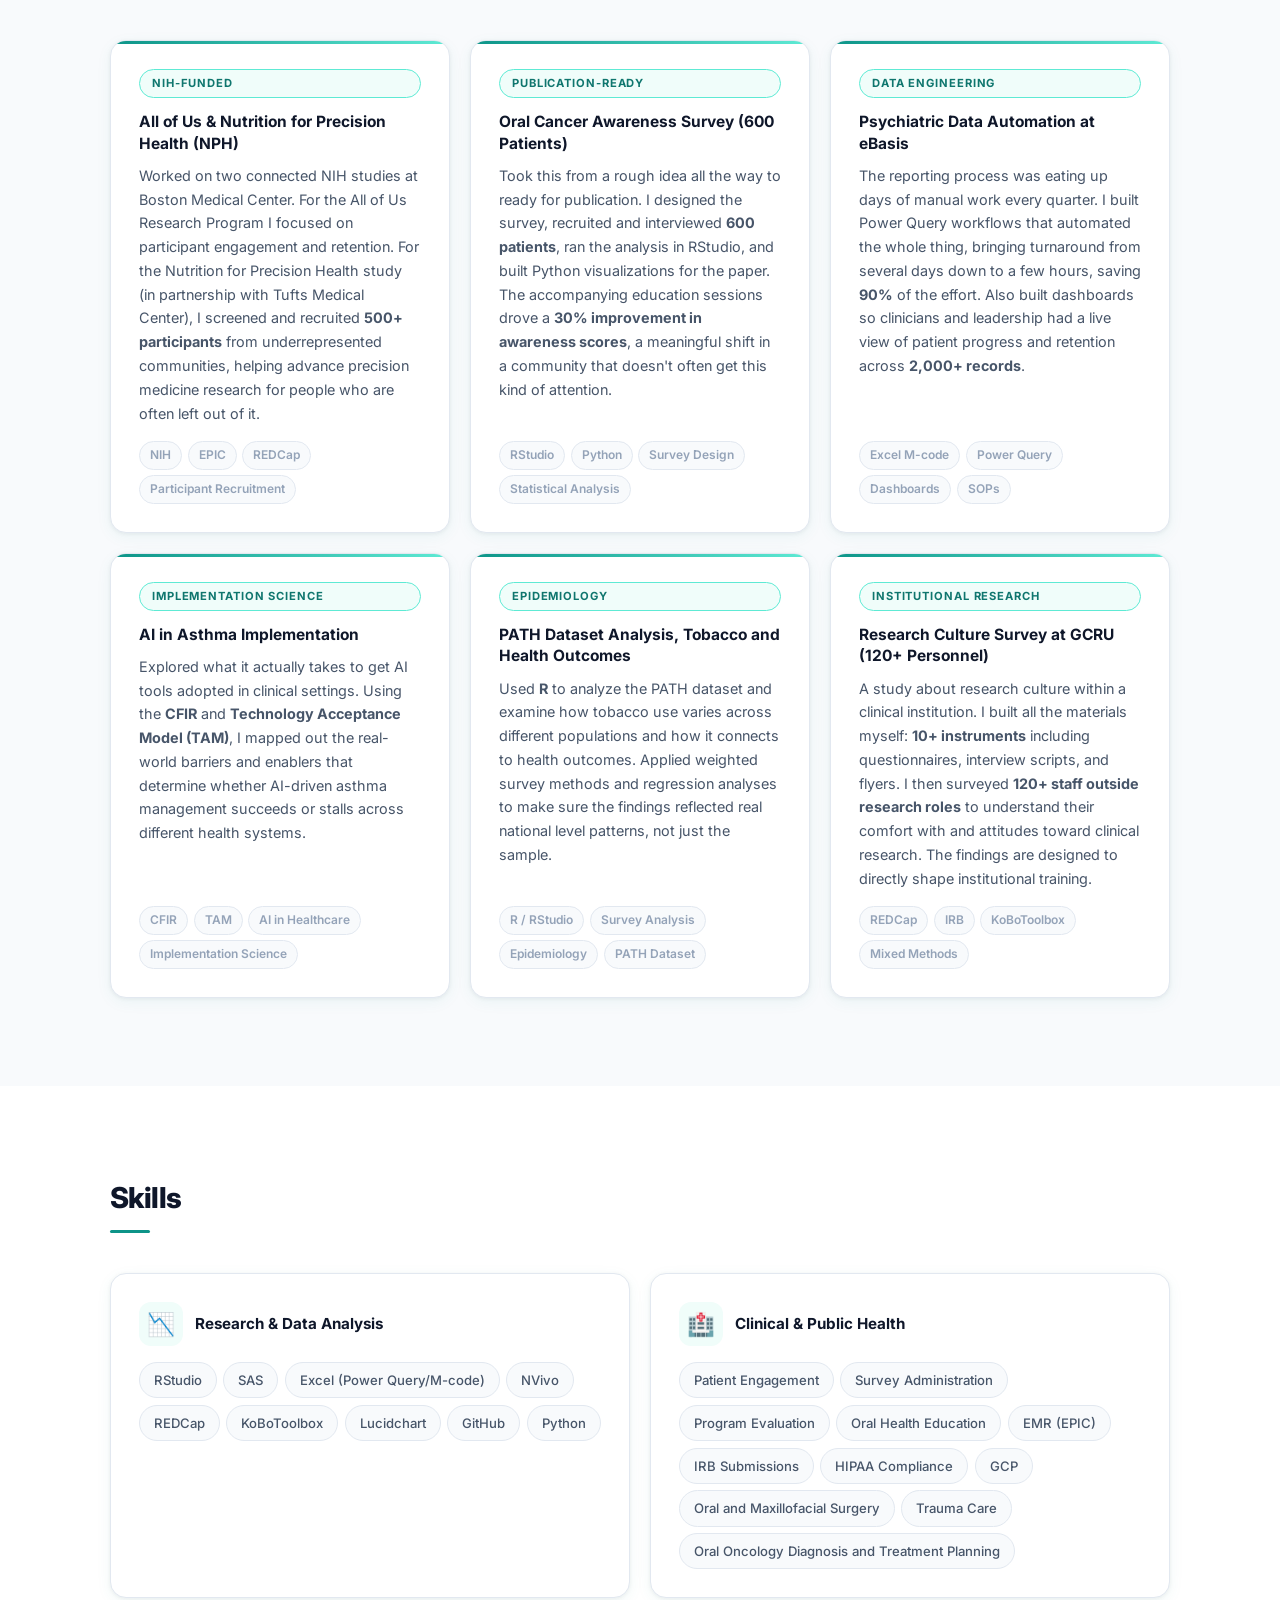
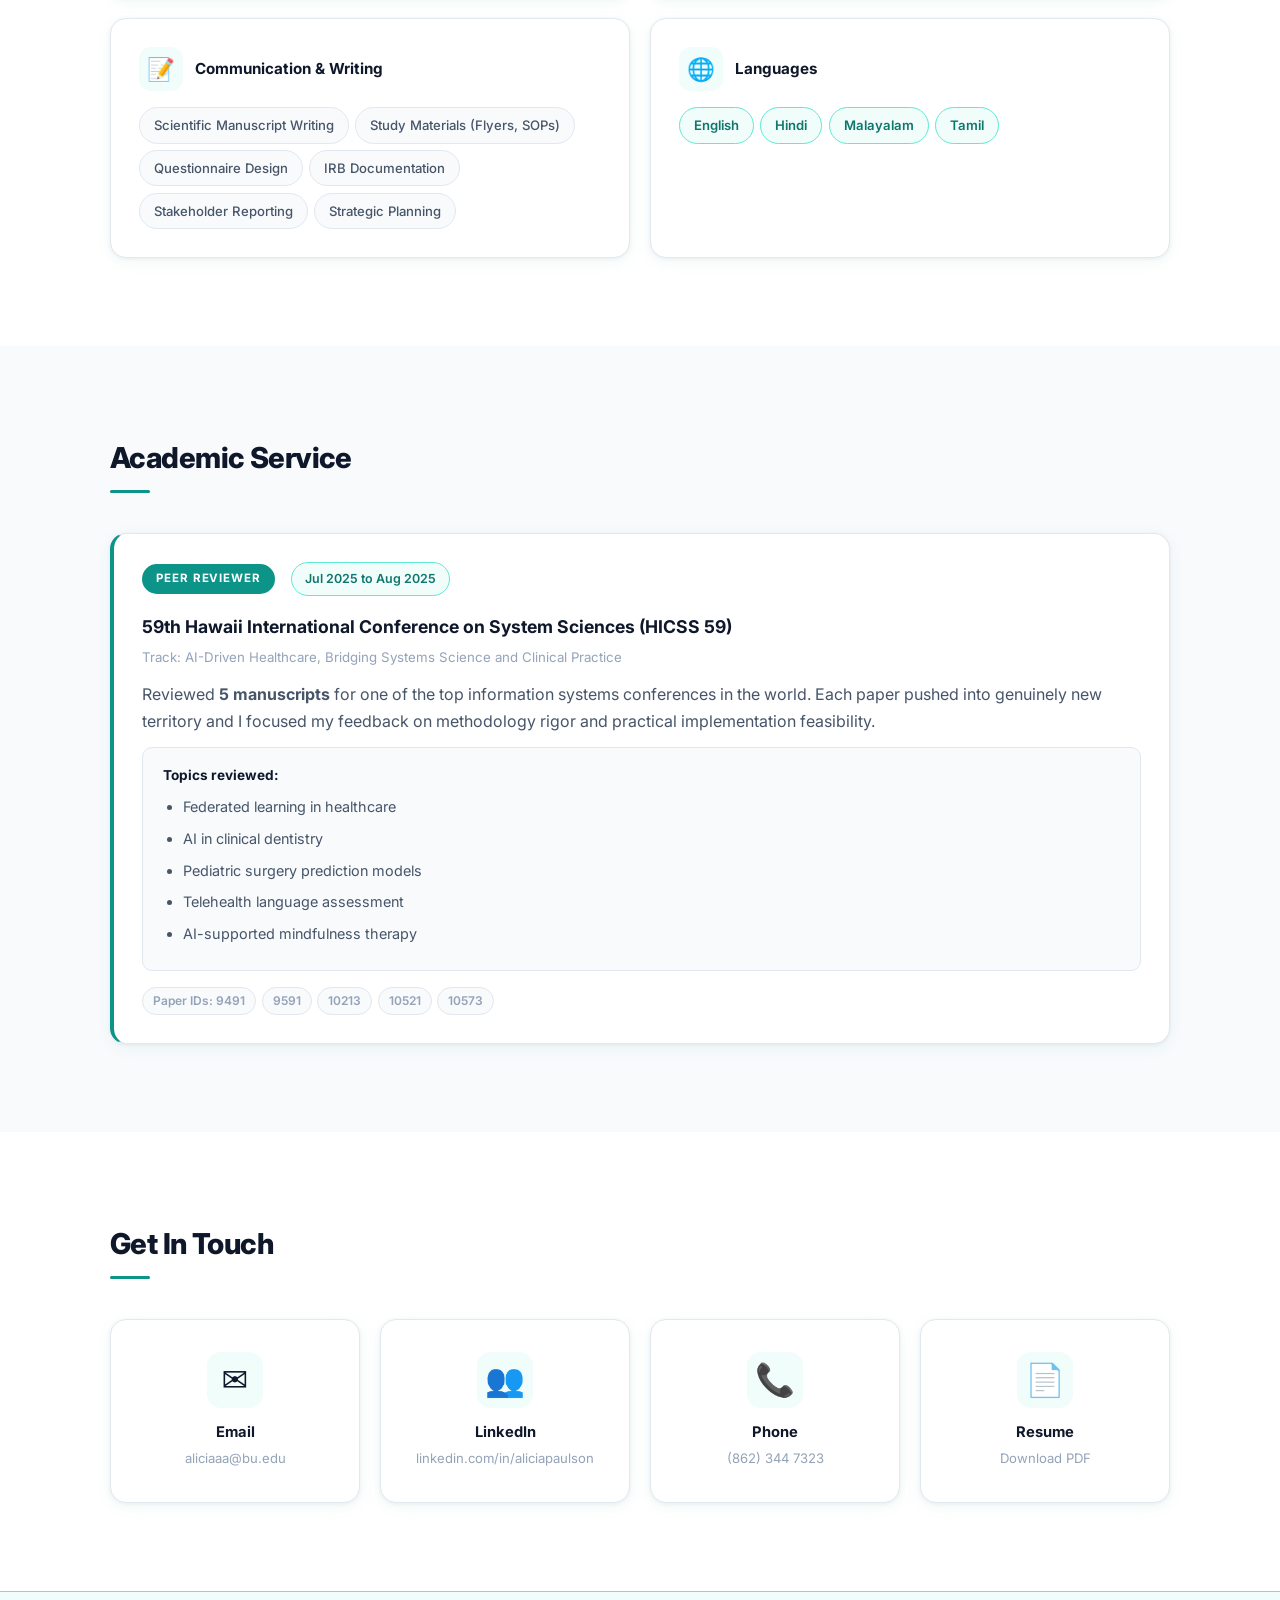
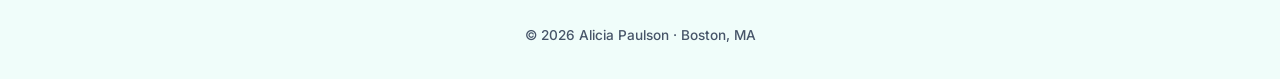
==== commit e311bab4: "Add oral surgery, trauma care, oral oncology skills under Clinical & Public Health" ====
--- a/index.html
+++ b/index.html
@@ -349,6 +349,8 @@
           <span>Program Evaluation</span><span>Oral Health Education</span>
           <span>EMR (EPIC)</span><span>IRB Submissions</span>
           <span>HIPAA Compliance</span><span>GCP</span>
+          <span>Oral and Maxillofacial Surgery</span><span>Trauma Care</span>
+          <span>Oral Oncology Diagnosis and Treatment Planning</span>
         </div>
       </div>
       <div class="skill-group card">
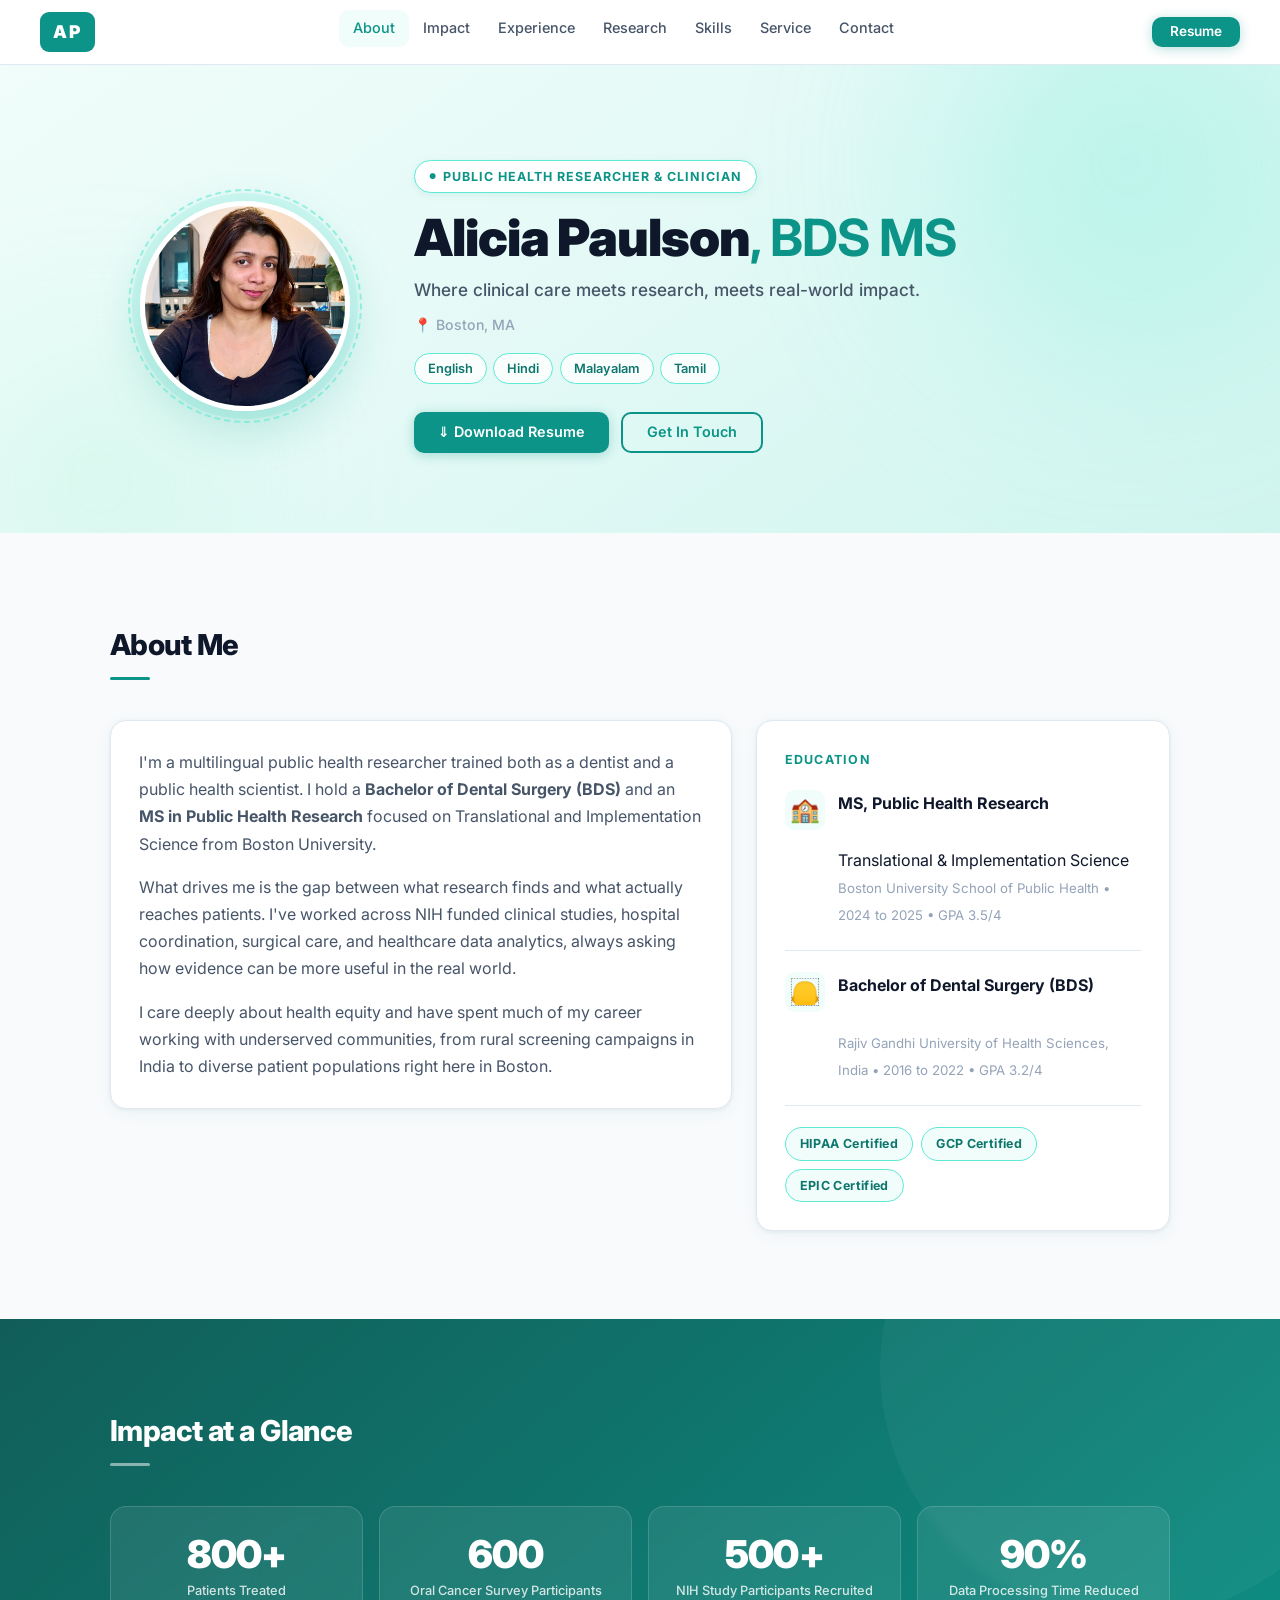
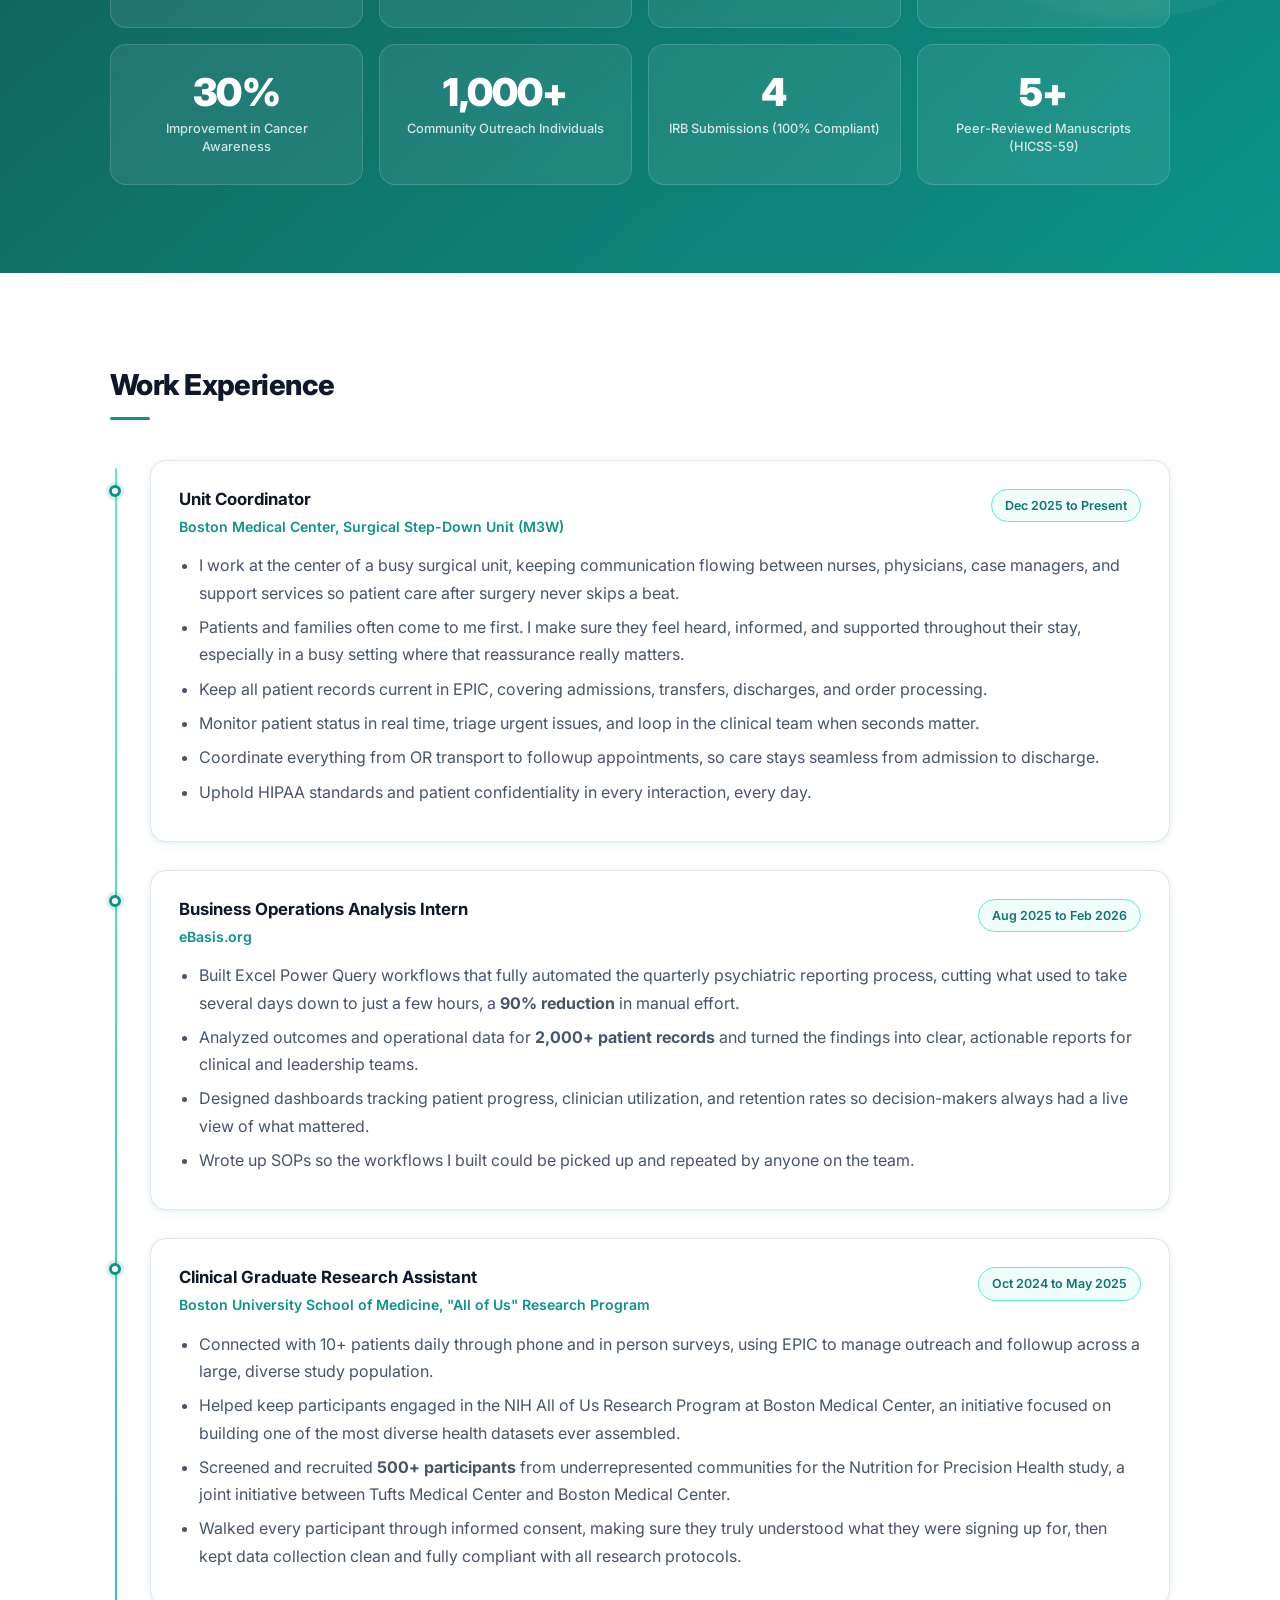
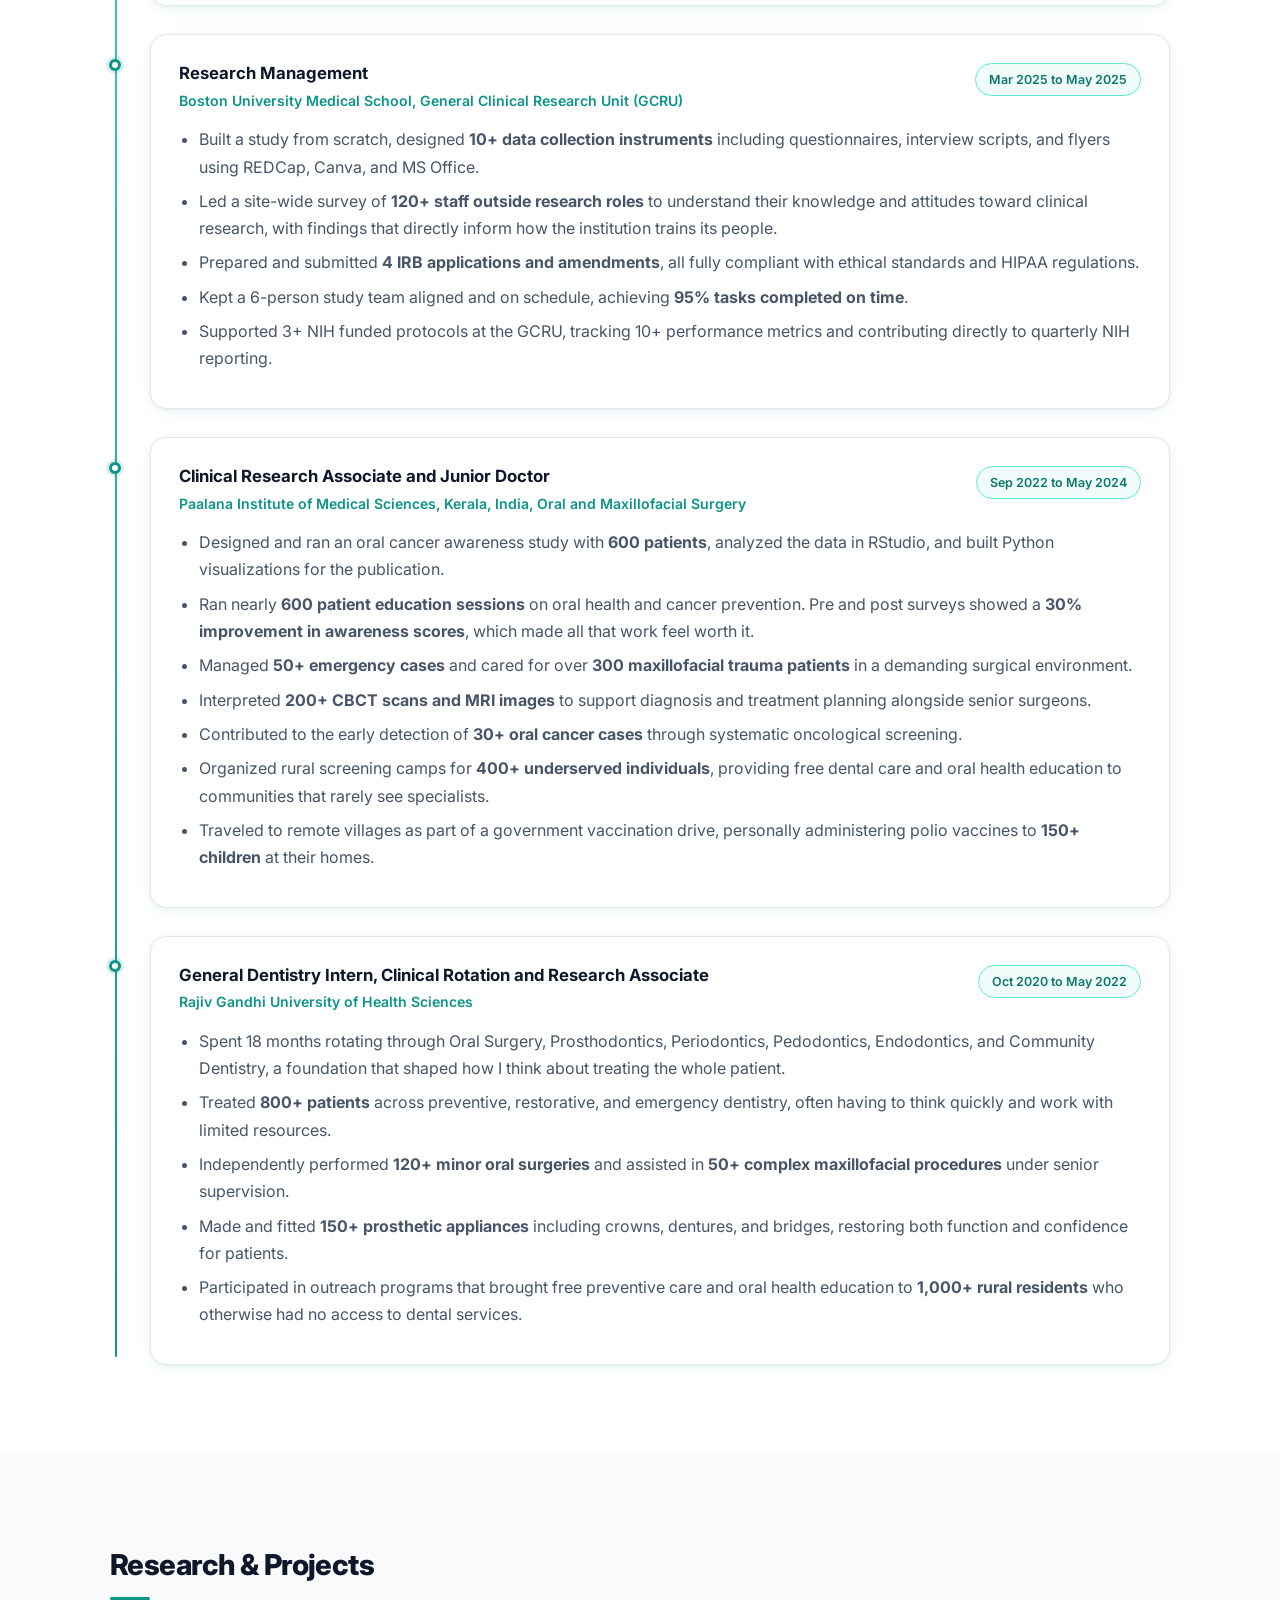
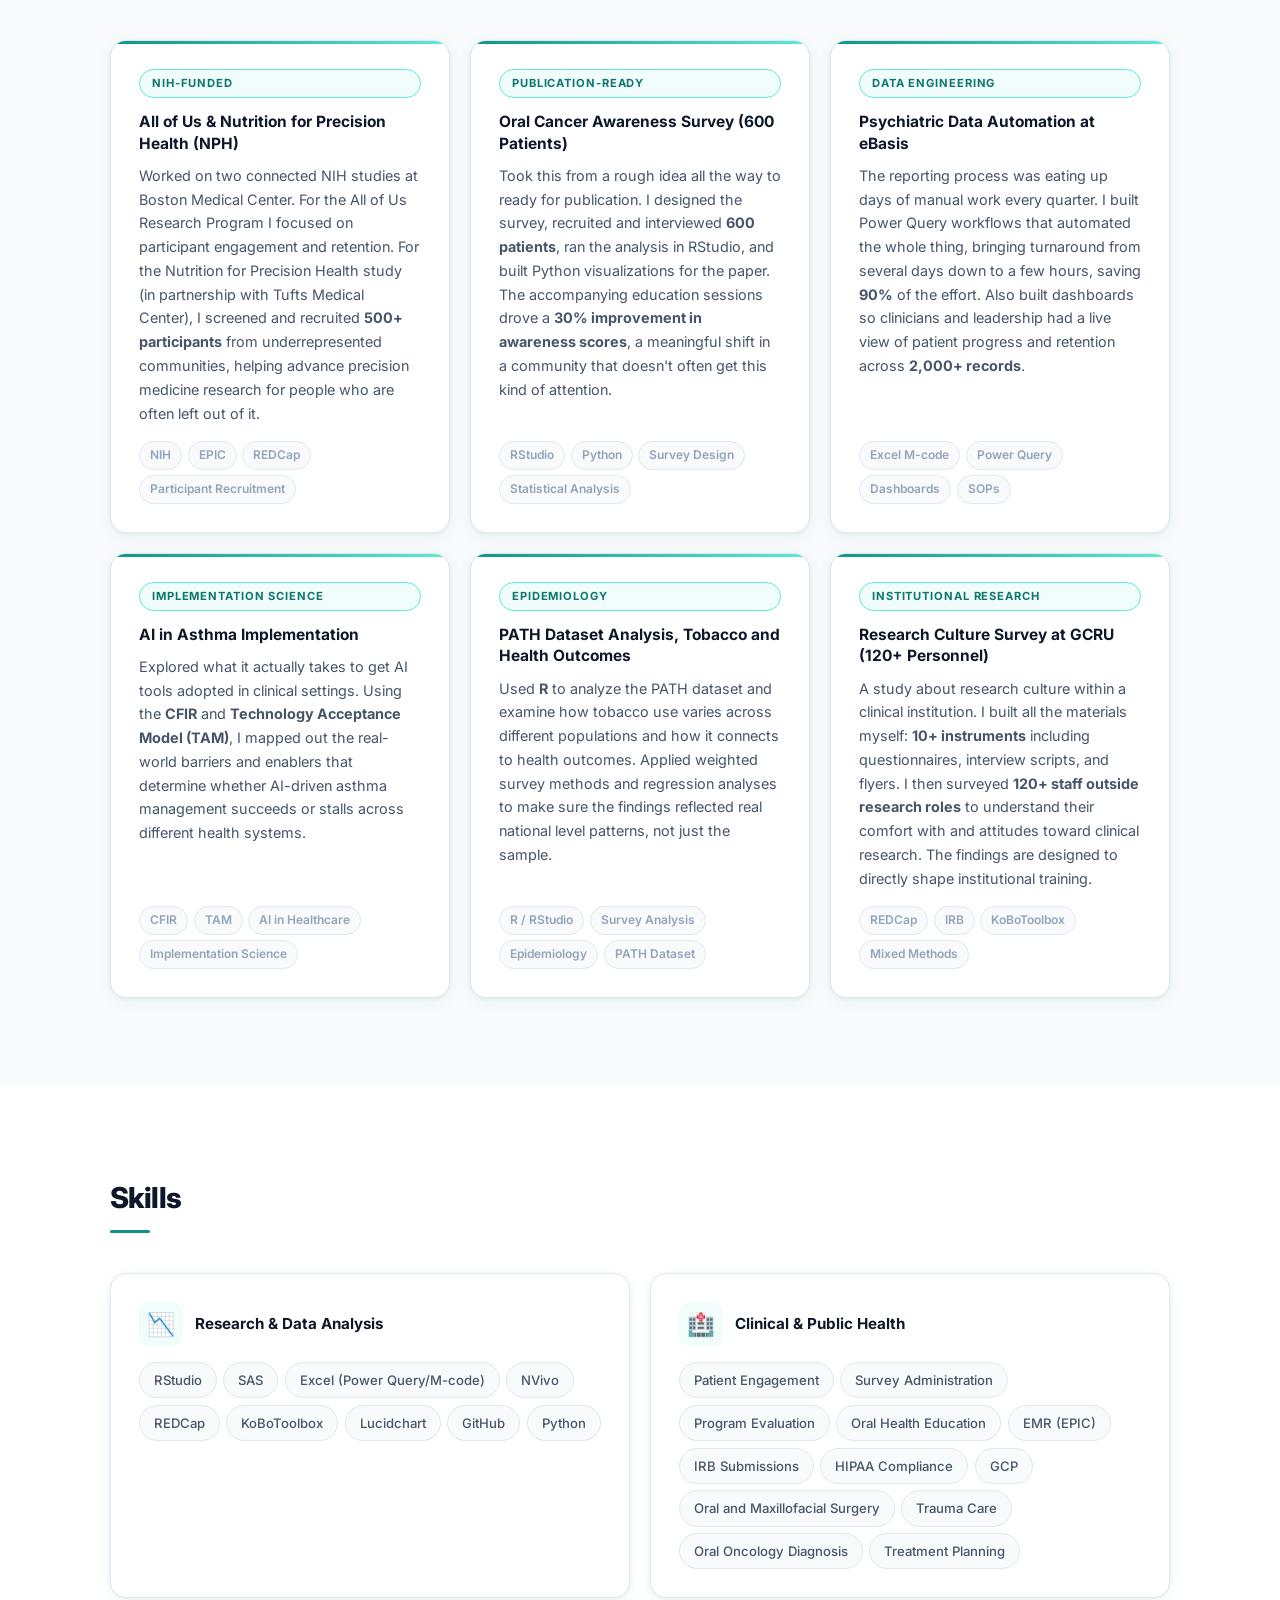
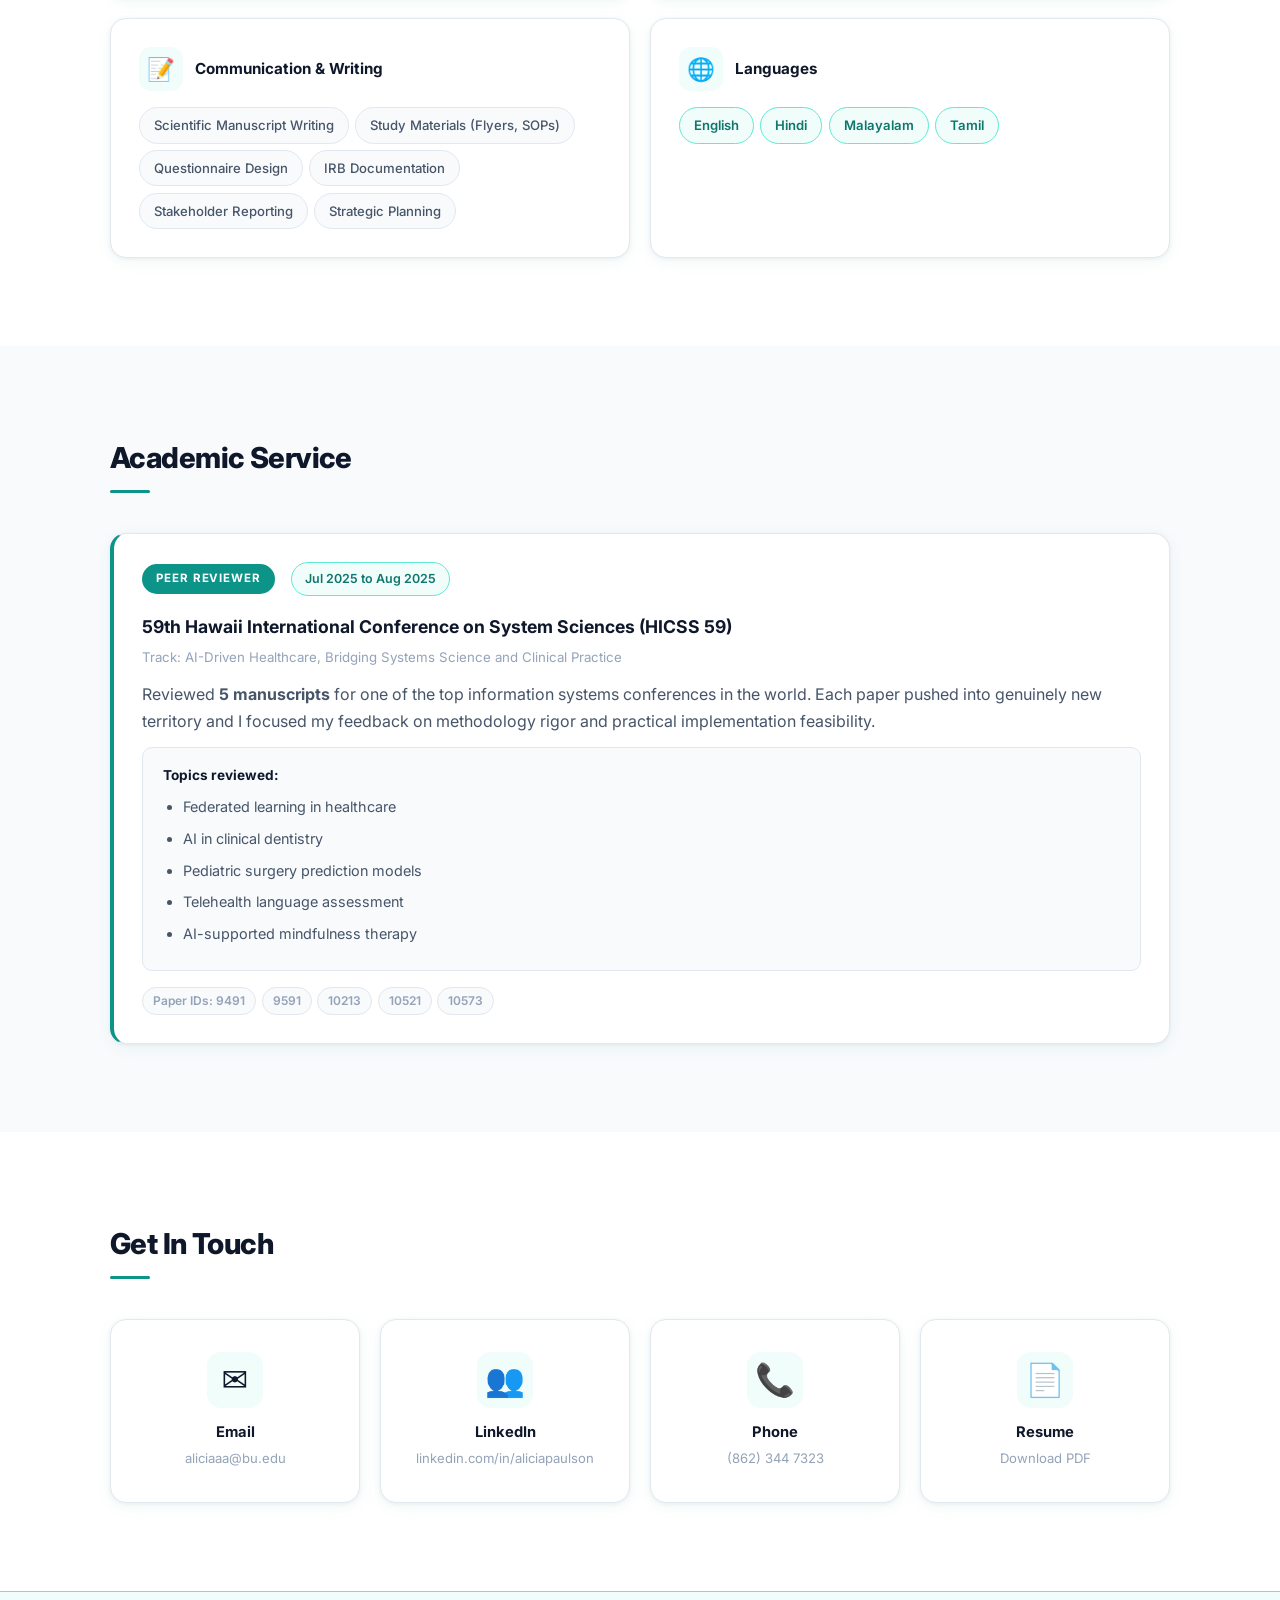
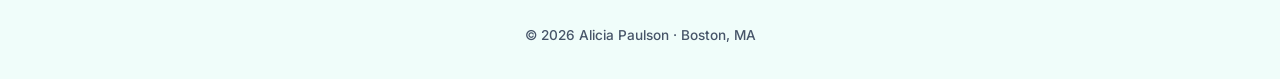
==== commit db790632: "Add oral surgery, trauma care, oral oncology skills under Clinical & Public Health" ====
--- a/index.html
+++ b/index.html
@@ -350,7 +350,7 @@
           <span>EMR (EPIC)</span><span>IRB Submissions</span>
           <span>HIPAA Compliance</span><span>GCP</span>
           <span>Oral and Maxillofacial Surgery</span><span>Trauma Care</span>
-          <span>Oral Oncology Diagnosis and Treatment Planning</span>
+          <span>Oral Oncology Diagnosis</span><span> Treatment Planning</span>
         </div>
       </div>
       <div class="skill-group card">
